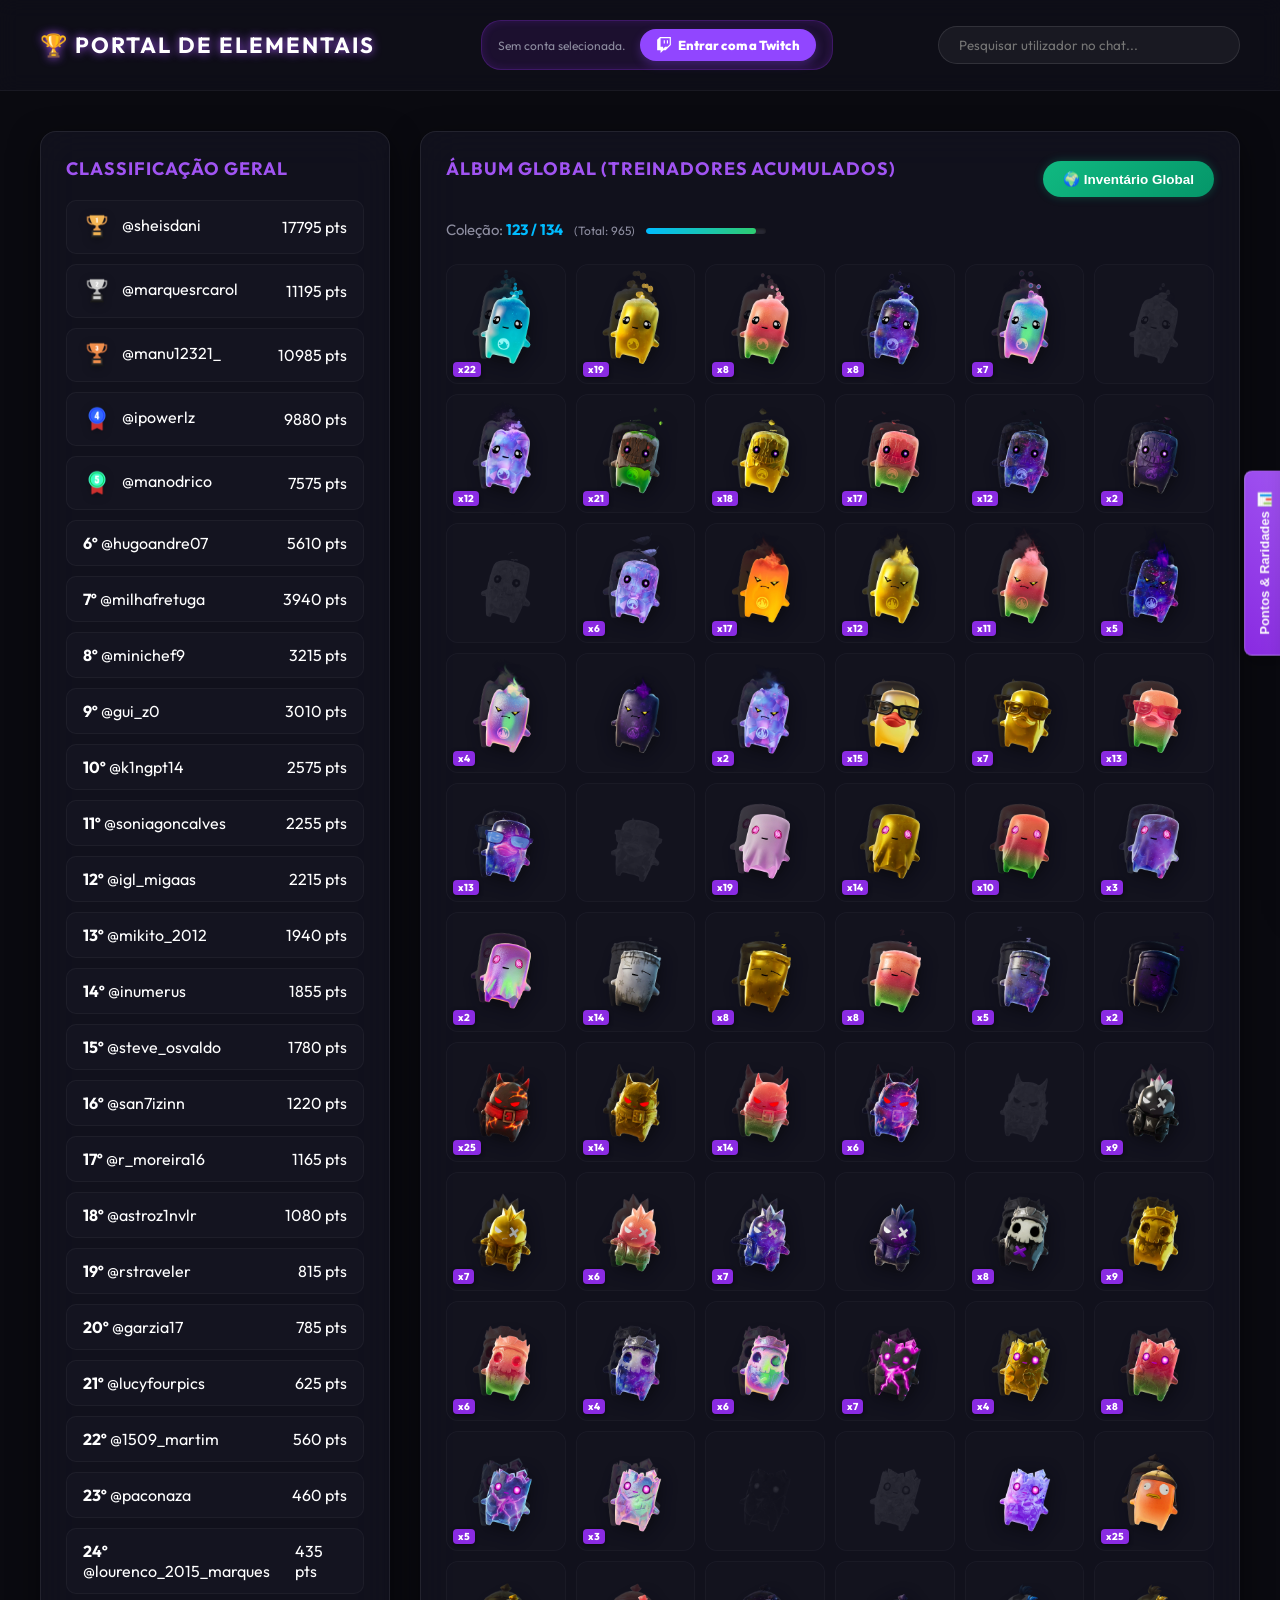
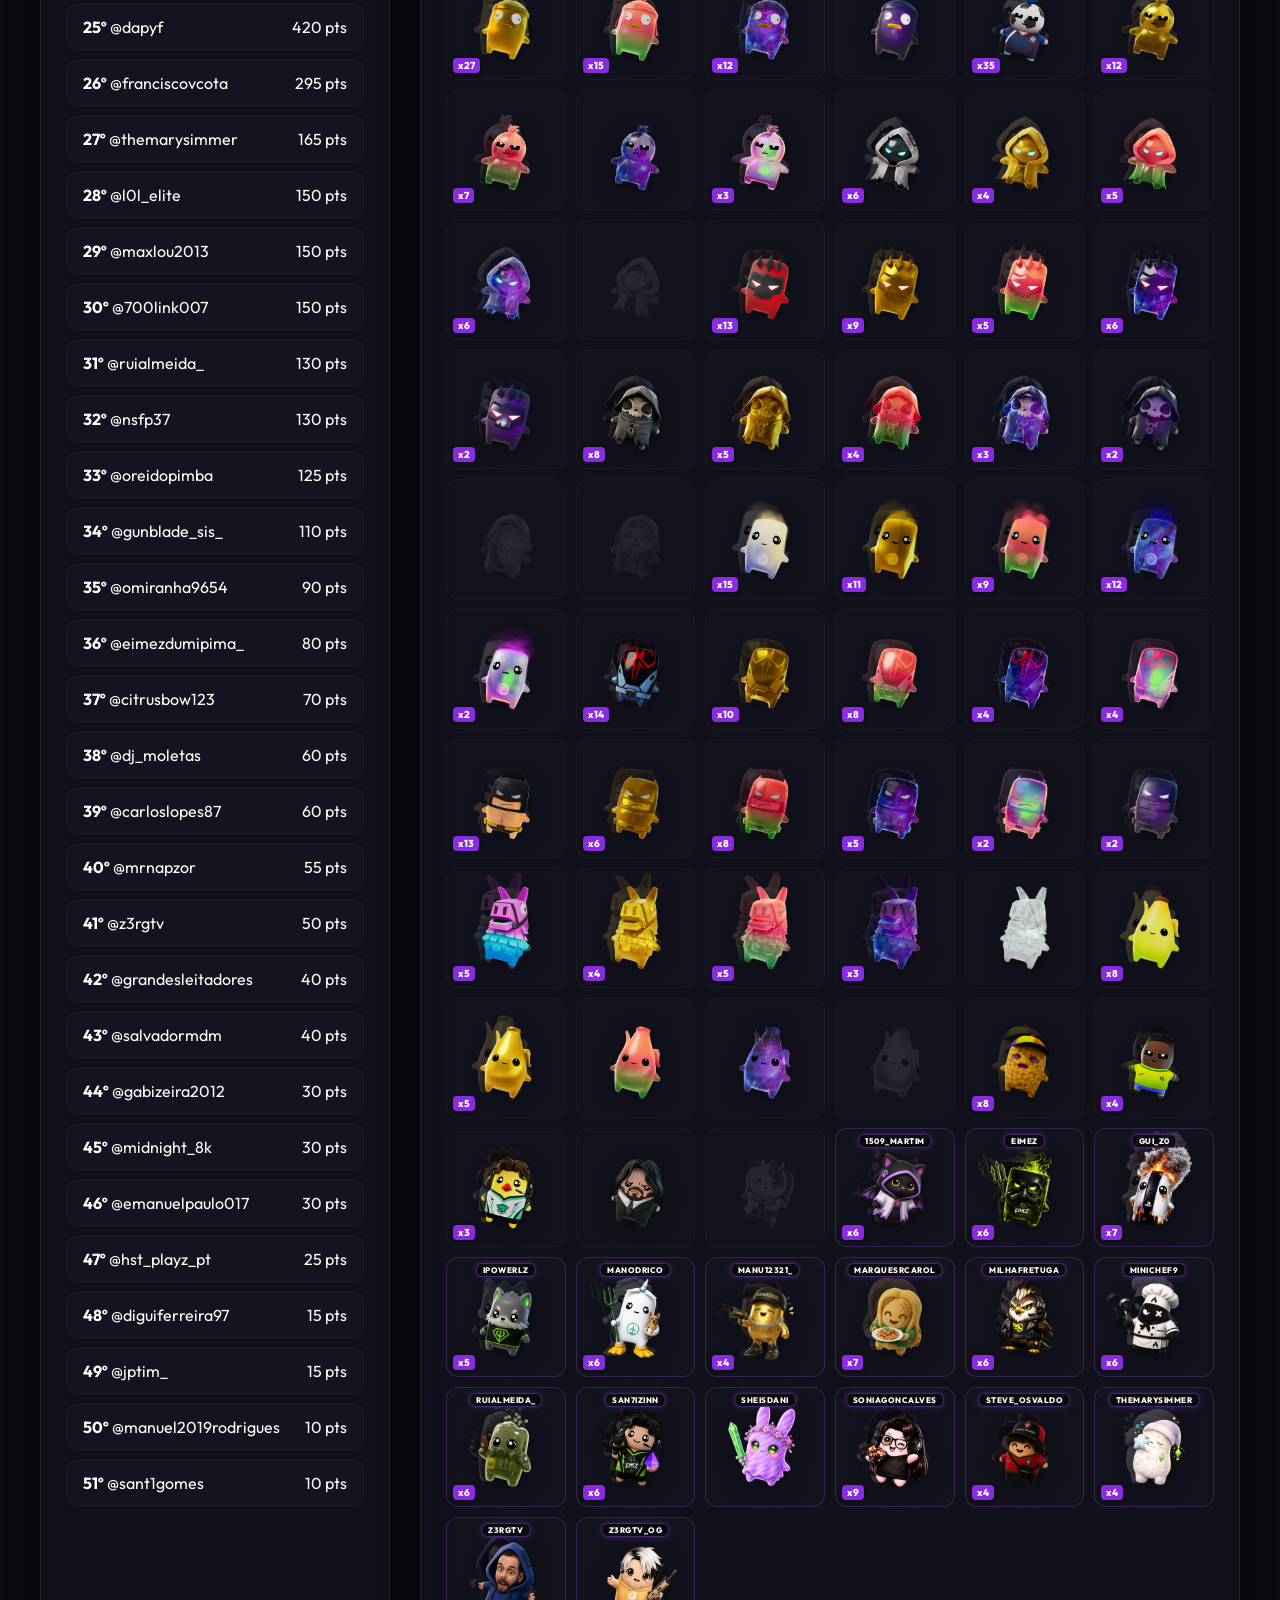
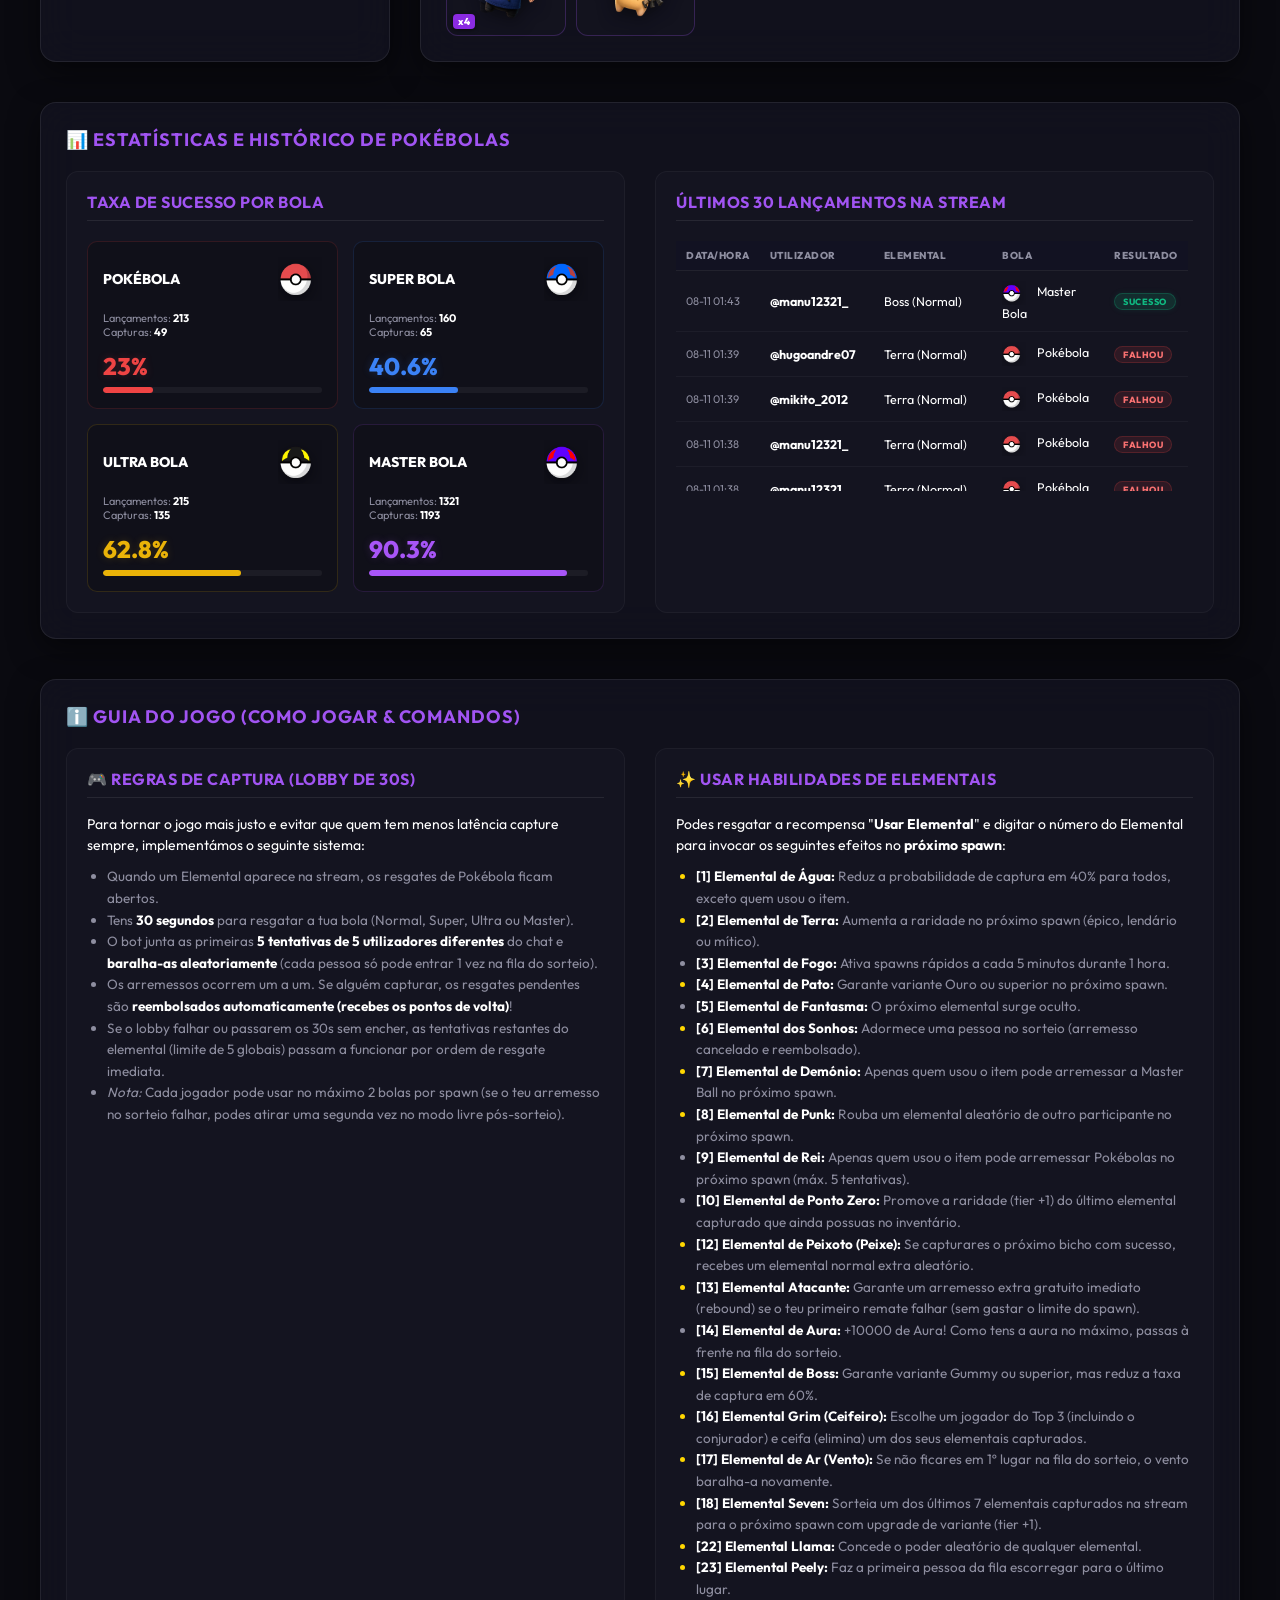
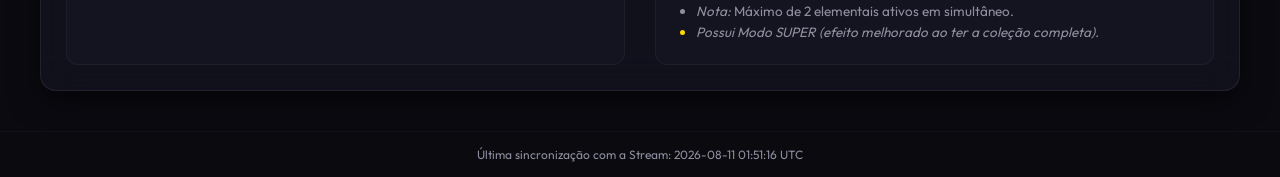
==== index.html @ 00181e04 "Atualizar index.html com Seven (18), Llama (22), Peely (23)" ====
<!DOCTYPE html>
<html lang="pt">
<head>
    <meta charset="UTF-8">
    <meta name="viewport" content="width=device-width, initial-scale=1.0">
    <title>Portal de Elementais - Z3RGtv</title>
    <link rel="stylesheet" href="site_style.css?v=5.1">
</head>
<body>

    <header>
        <h1>🏆 PORTAL DE ELEMENTAIS</h1>
        <div id="my-profile-container" class="my-profile-container">
            <!-- Injetado pelo JS -->
        </div>
        <div class="search-container">
            <input type="text" id="search-input" placeholder="Pesquisar utilizador no chat...">
        </div>
    </header>

    <main class="main-container">
        <!-- Coluna Esquerda: Ranking -->
        <section class="ranking-section">
            <h2>Classificação Geral</h2>
            <div id="ranking-list" class="ranking-list">
                <!-- Injetado dinamicamente pelo JS -->
            </div>
        </section>

        <!-- Coluna Direita: Álbum de Cartas -->
        <section class="collection-section">
            <div class="collection-header-row">
                <h2 id="view-title">Seleciona um utilizador para ver a coleção</h2>
                <div class="collection-actions">
                    <button id="btn-ver-globais" class="btn-global">🌍 Inventário Global</button>
                    <button id="btn-propor-troca" class="btn hidden">Propor Troca 🔄</button>
                    <button id="btn-definir-conta" class="btn btn-secondary hidden">Esta é a minha Conta 👤</button>
                </div>
            </div>
            <p id="user-points-panel" class="hidden">
                <span id="user-points-label-container">Pontuação Total: <span id="user-points-val">0</span> pts <span class="divider">|</span></span> 
                Coleção: <strong id="user-progress-val" style="color: #00bcff;">0 / 0</strong>
                <span class="progress-bar-container">
                    <span id="user-progress-bar" class="progress-bar-fill"></span>
                </span>
            </p>
            
            <!-- Propostas pendentes para o utilizador atual -->
            <div id="propostas-pendentes-container" class="propostas-container hidden">
                <!-- Injetado pelo JS -->
            </div>

            <div id="site-grid" class="site-grid">
                <!-- Injetado dinamicamente pelo JS -->
            </div>
        </section>
    </main>

    <!-- Estatísticas & Histórico de Lançamentos -->
    <section class="stats-section">
        <h2>📊 Estatísticas e Histórico de Pokébolas</h2>
        <div class="stats-container">
            <!-- Painel de Cartões de Bolas -->
            <div class="stats-card">
                <h3>Taxa de Sucesso por Bola</h3>
                <div id="stats-balls-container" class="stats-balls-grid">
                    <!-- Gerado dinamicamente pelo JS -->
                </div>
            </div>

            <!-- Painel de Lançamentos Recentes -->
            <div class="stats-card">
                <h3>Últimos 30 Lançamentos na Stream</h3>
                <div class="stats-feed-wrapper">
                    <table class="tabela-recentes">
                        <thead>
                            <tr>
                                <th>Data/Hora</th>
                                <th>Utilizador</th>
                                <th>Elemental</th>
                                <th>Bola</th>
                                <th>Resultado</th>
                            </tr>
                        </thead>
                        <tbody id="stats-recent-feed">
                            <!-- Gerado dinamicamente pelo JS -->
                            <tr>
                                <td colspan="5" style="text-align: center; color: var(--text-muted); padding: 20px;">Nenhum lançamento registado ainda.</td>
                            </tr>
                        </tbody>
                    </table>
                </div>
            </div>
        </div>
    </section>

    <!-- Guia de Como Jogar & Habilidades -->
    <section class="instructions-section">
        <h2>ℹ️ Guia do Jogo (Como Jogar & Comandos)</h2>
        <div class="instructions-grid">
            <div class="instruction-card">
                <h3>🎮 Regras de Captura (Lobby de 30s)</h3>
                <p>Para tornar o jogo mais justo e evitar que quem tem menos latência capture sempre, implementámos o seguinte sistema:</p>
                <ul>
                    <li>Quando um Elemental aparece na stream, os resgates de Pokébola ficam abertos.</li>
                    <li>Tens <strong>30 segundos</strong> para resgatar a tua bola (Normal, Super, Ultra ou Master).</li>
                    <li>O bot junta as primeiras <strong>5 tentativas de 5 utilizadores diferentes</strong> do chat e <strong>baralha-as aleatoriamente</strong> (cada pessoa só pode entrar 1 vez na fila do sorteio).</li>
                    <li>Os arremessos ocorrem um a um. Se alguém capturar, os resgates pendentes são <strong>reembolsados automaticamente (recebes os pontos de volta)</strong>!</li>
                    <li>Se o lobby falhar ou passarem os 30s sem encher, as tentativas restantes do elemental (limite de 5 globais) passam a funcionar por ordem de resgate imediata.</li>
                    <li><em>Nota:</em> Cada jogador pode usar no máximo 2 bolas por spawn (se o teu arremesso no sorteio falhar, podes atirar uma segunda vez no modo livre pós-sorteio).</li>
                </ul>
            </div>
            <div class="instruction-card">
                <h3>✨ Usar Habilidades de Elementais</h3>
                <p>Podes resgatar a recompensa "<strong>Usar Elemental</strong>" e digitar o número do Elemental para invocar os seguintes efeitos no <strong>próximo spawn</strong>:</p>
                <ul>
                    <li class="super-item"><strong id="water-effect-label">[1] Elemental de Água:</strong> Reduz a probabilidade de captura em <span id="water-effect-percentage">40%</span> para todos, exceto quem usou o item.</li>
                    <li class="super-item"><strong id="earth-effect-label">[2] Elemental de Terra:</strong> Aumenta a raridade no próximo spawn (<span id="earth-effect-text">épico, lendário ou mítico</span>).</li>
                    <li><strong>[3] Elemental de Fogo:</strong> Ativa spawns rápidos a cada 5 minutos durante 1 hora.</li>
                    <li class="super-item"><strong id="duck-effect-label">[4] Elemental de Pato:</strong> Garante variante <span id="duck-effect-text">Ouro ou superior</span> no próximo spawn.</li>
                    <li><strong>[5] Elemental de Fantasma:</strong> O próximo elemental surge oculto.</li>
                    <li class="super-item"><strong id="sleepy-effect-label">[6] Elemental dos Sonhos:</strong> Adormece <span id="sleepy-effect-text">uma pessoa</span> no sorteio (arremesso cancelado e reembolsado).</li>
                    <li class="super-item"><strong id="demon-effect-label">[7] Elemental de Demónio:</strong> Apenas quem usou o item pode arremessar a <span id="demon-effect-text">Master Ball</span> no próximo spawn.</li>
                    <li class="super-item"><strong id="punk-effect-label">[8] Elemental de Punk:</strong> Rouba um elemental aleatório de <span id="punk-effect-text">outro participante</span> no próximo spawn.</li>
                    <li><strong>[9] Elemental de Rei:</strong> Apenas quem usou o item pode arremessar Pokébolas no próximo spawn (máx. 5 tentativas).</li>
                    <li><strong>[10] Elemental de Ponto Zero:</strong> Promove a raridade (tier +1) do último elemental capturado que ainda possuas no inventário.</li>
                    <li class="super-item"><strong id="peixe-effect-label">[12] Elemental de Peixoto (Peixe):</strong> Se capturares o próximo bicho com sucesso, recebes <span id="peixe-effect-text">um elemental normal extra</span> aleatório.</li>
                    <li class="super-item"><strong id="atacante-effect-label">[13] Elemental Atacante:</strong> Garante um arremesso extra gratuito imediato (<span id="atacante-effect-text">rebound</span>) se o teu primeiro remate falhar (sem gastar o limite do spawn).</li>
                    <li><strong>[14] Elemental de Aura:</strong> +10000 de Aura! Como tens a aura no máximo, passas à frente na fila do sorteio.</li>
                    <li class="super-item"><strong id="boss-effect-label">[15] Elemental de Boss:</strong> Garante variante <span id="boss-effect-text">Gummy ou superior</span>, mas reduz a taxa de captura em 60%.</li>
                    <li class="super-item"><strong id="grim-effect-label">[16] Elemental Grim (Ceifeiro):</strong> Escolhe <span id="grim-effect-text">um jogador do Top 3</span> (incluindo o conjurador) e ceifa (elimina) um dos seus elementais capturados.</li>
                    <li class="super-item"><strong id="vento-effect-label">[17] Elemental de Ar (Vento):</strong> Se não ficares em 1º lugar na fila do sorteio, o vento <span id="vento-effect-text">baralha-a novamente</span>.</li>
                    <li class="super-item"><strong id="seven-effect-label">[18] Elemental Seven:</strong> Sorteia um dos últimos 7 elementais capturados na stream para o próximo spawn com <span id="seven-effect-text">upgrade de variante (tier +1)</span>.</li>
                    <li class="super-item"><strong id="llama-effect-label">[22] Elemental Llama:</strong> Concede o <span id="llama-effect-text">poder aleatório de qualquer elemental</span>.</li>
                    <li class="super-item"><strong id="peely-effect-label">[23] Elemental Peely:</strong> Faz a <span id="peely-effect-text">primeira pessoa da fila</span> escorregar para o último lugar.</li>
                    <li><em>Nota:</em> Máximo de 2 elementais ativos em simultâneo.</li>
                    <li class="super-item"><em>Possui Modo SUPER (efeito melhorado ao ter a coleção completa).</em></li>
                </ul>
            </div>
        </div>
    </section>

    <footer id="update-timer">
        A carregar dados da stream...
    </footer>

    <!-- Modal do Assistente de Proposta de Troca -->
    <div id="modal-troca" class="modal hidden">
        <div class="modal-content">
            <span class="close-modal" id="btn-fechar-modal">&times;</span>
            <h2>Assistente de Troca 🔄</h2>
            <p class="modal-desc">Estás a propor uma troca a <strong id="modal-target-username">@jogador</strong>. Seleciona as cartas correspondentes:</p>
            
            <div class="troca-wizard-row">
                <!-- Lado Esquerdo: Eu ofereço -->
                <div class="wizard-side">
                    <h3>Eu Ofereço:</h3>
                    <div id="my-offer-card-selection" class="wizard-grid">
                        <!-- Minhas cartas disponíveis -->
                    </div>
                </div>

                <!-- Seta indicadora -->
                <div class="wizard-divider">➡️</div>

                <!-- Lado Direito: Ele dá / Seleção de Jogador -->
                <div class="wizard-side">
                    <h3 id="wizard-right-title">Eu Quero Receber:</h3>
                    
                    <!-- Bloco 1: Seleção de Jogador -->
                    <div id="modal-player-select-block" style="display: flex; flex-direction: column; flex: 1; min-height: 0;">
                        <div class="modal-search-box">
                            <input type="text" id="modal-search-player" placeholder="Pesquisar jogador...">
                        </div>
                        <div id="modal-player-list" class="modal-player-list">
                            <!-- Injetado pelo JS -->
                        </div>
                    </div>

                    <!-- Bloco 2: Grelha de Elementais do Jogador Alvo -->
                    <div id="modal-target-cards-block" class="hidden" style="display: flex; flex-direction: column; flex: 1; min-height: 0;">
                        <div class="modal-target-header">
                            <span id="modal-active-target-label">Cartas de @jogador</span>
                            <button id="btn-modal-mudar-jogador" class="btn btn-secondary btn-sm" style="padding: 3px 8px; font-size: 11px;">Mudar 🔄</button>
                        </div>
                        <div id="target-request-card-selection" class="wizard-grid">
                            <!-- Cartas dele disponíveis -->
                        </div>
                    </div>
                </div>
            </div>

            <!-- Resumo e Comando Twitch -->
            <div id="troca-resumo-container" class="troca-resumo hidden">
                <div class="resumo-visual">
                    <div class="resumo-item">
                        <span class="resumo-label">Tu dás:</span>
                        <div id="resumo-oferecido-img" class="resumo-card-preview"></div>
                        <span id="resumo-oferecido-nome">Elemental A</span>
                    </div>
                    <div class="resumo-vs">🔄</div>
                    <div class="resumo-item">
                        <span class="resumo-label">Tu recebes:</span>
                        <div id="resumo-pedido-img" class="resumo-card-preview"></div>
                        <span id="resumo-pedido-nome">Elemental B</span>
                    </div>
                </div>
                
                <div class="twitch-command-box">
                    <p class="twitch-desc">Copia o comando abaixo, vai ao chat da Twitch e resgata o prémio <strong>"Trocar Elemental"</strong> colando o seguinte texto:</p>
                    <div class="command-input-row">
                        <input type="text" id="twitch-command-input" readonly value="">
                        <button id="btn-copiar-comando" class="btn btn-primary">Copiar 📋</button>
                    </div>
                </div>
            </div>
        </div>
    </div>

    <!-- Botão flutuante para a tabela de pontos -->
    <button id="btn-abrir-sidebar" class="btn-sidebar-toggle">Pontos & Raridades 📊</button>

    <!-- Painel Lateral (Sidebar) Retrátil -->
    <div id="sidebar-pontos" class="sidebar-panel">
        <div class="sidebar-header">
            <h3>Pontos & Raridades 📊</h3>
            <button id="btn-fechar-sidebar" class="close-sidebar">&times;</button>
        </div>
        <div class="sidebar-body">
            <p class="sidebar-info">Lista oficial de pontos atribuídos por captura de cada espécie e variante (Variantes <b>Quack - Qk.</b> são desbloqueadas por marcos de 20, 40, 75 e 100 capturas):</p>
            <table class="tabela-pontos-calc">
                <thead>
                    <tr>
                        <th>Espécie</th>
                        <th>Raridade</th>
                        <th>N.</th>
                        <th>Go.</th>
                        <th>Gu.</th>
                        <th>Ga.</th>
                        <th>Ho.</th>
                        <th>Cu.</th>
                        <th>Ge.</th>
                        <th>Qk.</th>
                    </tr>
                </thead>
                <tbody>
                    <!-- RAROS -->
                    <tr class="rarity-raro">
                        <td>💧 Água</td>
                        <td class="badge-raro">Raro</td>
                        <td class="col-normal">10</td>
                        <td class="col-gold">30</td>
                        <td class="col-gummy">60</td>
                        <td class="col-galaxy">150</td>
                        <td class="col-holo">250</td>
                        <td style="opacity: 0.4;">-</td>
                        <td class="col-gem" style="color: #00e5ff; font-weight: bold;">350</td>
                        <td class="col-quack" style="color: #ffe600; font-weight: bold;">300</td>
                    </tr>
                    <tr class="rarity-raro">
                        <td>🪨 Terra</td>
                        <td class="badge-raro">Raro</td>
                        <td class="col-normal">10</td>
                        <td class="col-gold">30</td>
                        <td class="col-gummy">60</td>
                        <td class="col-galaxy">150</td>
                        <td style="opacity: 0.4;">-</td>
                        <td class="col-cube">250</td>
                        <td class="col-gem" style="color: #00e5ff; font-weight: bold;">350</td>
                        <td class="col-quack" style="color: #ffe600; font-weight: bold;">300</td>
                    </tr>
                    <tr class="rarity-raro">
                        <td>🔥 Fogo</td>
                        <td class="badge-raro">Raro</td>
                        <td class="col-normal">10</td>
                        <td class="col-gold">30</td>
                        <td class="col-gummy">60</td>
                        <td class="col-galaxy">150</td>
                        <td class="col-holo">250</td>
                        <td class="col-cube">250</td>
                        <td style="opacity: 0.4;">-</td>
                        <td class="col-quack" style="color: #ffe600; font-weight: bold;">300</td>
                    </tr>
                    <tr class="rarity-raro">
                        <td>🐟 Peixoto</td>
                        <td class="badge-raro">Raro</td>
                        <td class="col-normal">10</td>
                        <td class="col-gold">30</td>
                        <td class="col-gummy">60</td>
                        <td class="col-galaxy">150</td>
                        <td style="opacity: 0.4;">-</td>
                        <td class="col-cube">250</td>
                        <td style="opacity: 0.4;">-</td>
                        <td style="opacity: 0.4;">-</td>
                    </tr>
                    <tr class="rarity-raro">
                        <td>🌪️ Ar</td>
                        <td class="badge-raro">Raro</td>
                        <td class="col-normal">10</td>
                        <td class="col-gold">30</td>
                        <td class="col-gummy">60</td>
                        <td class="col-galaxy">150</td>
                        <td class="col-holo">250</td>
                        <td style="opacity: 0.4;">-</td>
                        <td style="opacity: 0.4;">-</td>
                        <td style="opacity: 0.4;">-</td>
                    </tr>

                    <!-- ÉPICOS -->
                    <tr class="rarity-epico">
                        <td>🦆 Pato</td>
                        <td class="badge-epico">Épico</td>
                        <td class="col-normal">15</td>
                        <td class="col-gold">40</td>
                        <td class="col-gummy">90</td>
                        <td class="col-galaxy">200</td>
                        <td style="opacity: 0.4;">-</td>
                        <td style="opacity: 0.4;">-</td>
                        <td class="col-gem" style="color: #00e5ff; font-weight: bold;">450</td>
                        <td style="opacity: 0.4;">-</td>
                    </tr>
                    <tr class="rarity-epico">
                        <td>👻 Fantasma</td>
                        <td class="badge-epico">Épico</td>
                        <td class="col-normal">15</td>
                        <td class="col-gold">40</td>
                        <td class="col-gummy">90</td>
                        <td class="col-galaxy">200</td>
                        <td class="col-holo">350</td>
                        <td style="opacity: 0.4;">-</td>
                        <td style="opacity: 0.4;">-</td>
                        <td style="opacity: 0.4;">-</td>
                    </tr>
                    <tr class="rarity-epico">
                        <td>😈 Demónio</td>
                        <td class="badge-epico">Épico</td>
                        <td class="col-normal">15</td>
                        <td class="col-gold">40</td>
                        <td class="col-gummy">90</td>
                        <td class="col-galaxy">200</td>
                        <td style="opacity: 0.4;">-</td>
                        <td style="opacity: 0.4;">-</td>
                        <td class="col-gem" style="color: #00e5ff; font-weight: bold;">450</td>
                        <td style="opacity: 0.4;">-</td>
                    </tr>
                    <tr class="rarity-epico">
                        <td>👑 Rei</td>
                        <td class="badge-epico">Épico</td>
                        <td class="col-normal">15</td>
                        <td class="col-gold">40</td>
                        <td class="col-gummy">90</td>
                        <td class="col-galaxy">200</td>
                        <td class="col-holo">350</td>
                        <td style="opacity: 0.4;">-</td>
                        <td style="opacity: 0.4;">-</td>
                        <td style="opacity: 0.4;">-</td>
                    </tr>
                    <tr class="rarity-epico">
                        <td>⚽ Atacante</td>
                        <td class="badge-epico">Épico</td>
                        <td class="col-normal">15</td>
                        <td class="col-gold">40</td>
                        <td class="col-gummy">90</td>
                        <td class="col-galaxy">200</td>
                        <td class="col-holo">350</td>
                        <td style="opacity: 0.4;">-</td>
                        <td style="opacity: 0.4;">-</td>
                        <td style="opacity: 0.4;">-</td>
                    </tr>
                    <tr class="rarity-epico">
                        <td>✨ Aura</td>
                        <td class="badge-epico">Épico</td>
                        <td class="col-normal">15</td>
                        <td class="col-gold">40</td>
                        <td class="col-gummy">90</td>
                        <td class="col-galaxy">200</td>
                        <td style="opacity: 0.4;">-</td>
                        <td style="opacity: 0.4;">-</td>
                        <td class="col-gem" style="color: #00e5ff; font-weight: bold;">450</td>
                        <td style="opacity: 0.4;">-</td>
                    </tr>

                    <!-- LENDÁRIOS -->
                    <tr class="rarity-lendario">
                        <td>💤 Dos Sonhos</td>
                        <td class="badge-lendario">Lendário</td>
                        <td class="col-normal">30</td>
                        <td class="col-gold">75</td>
                        <td class="col-gummy">150</td>
                        <td class="col-galaxy">300</td>
                        <td style="opacity: 0.4;">-</td>
                        <td class="col-cube">500</td>
                        <td style="opacity: 0.4;">-</td>
                        <td style="opacity: 0.4;">-</td>
                    </tr>
                    <tr class="rarity-lendario">
                        <td>🎸 Punk</td>
                        <td class="badge-lendario">Lendário</td>
                        <td class="col-normal">30</td>
                        <td class="col-gold">75</td>
                        <td class="col-gummy">150</td>
                        <td class="col-galaxy">300</td>
                        <td style="opacity: 0.4;">-</td>
                        <td class="col-cube">500</td>
                        <td style="opacity: 0.4;">-</td>
                        <td style="opacity: 0.4;">-</td>
                    </tr>
                    <tr class="rarity-lendario">
                        <td>👑 Boss</td>
                        <td class="badge-lendario">Lendário</td>
                        <td class="col-normal">30</td>
                        <td class="col-gold">75</td>
                        <td class="col-gummy">150</td>
                        <td class="col-galaxy">300</td>
                        <td style="opacity: 0.4;">-</td>
                        <td class="col-cube">500</td>
                        <td style="opacity: 0.4;">-</td>
                        <td style="opacity: 0.4;">-</td>
                    </tr>
                    <tr class="rarity-lendario">
                        <td>⚡ Seven</td>
                        <td class="badge-lendario">Lendário</td>
                        <td class="col-normal">30</td>
                        <td class="col-gold">75</td>
                        <td class="col-gummy">150</td>
                        <td class="col-galaxy">300</td>
                        <td class="col-holo">500</td>
                        <td style="opacity: 0.4;">-</td>
                        <td style="opacity: 0.4;">-</td>
                        <td style="opacity: 0.4;">-</td>
                    </tr>
                    <tr class="rarity-lendario">
                        <td>🦙 Llama</td>
                        <td class="badge-lendario">Lendário</td>
                        <td class="col-normal">30</td>
                        <td class="col-gold">75</td>
                        <td class="col-gummy">150</td>
                        <td class="col-galaxy">300</td>
                        <td style="opacity: 0.4;">-</td>
                        <td style="opacity: 0.4;">-</td>
                        <td class="col-gem" style="color: #00e5ff; font-weight: bold;">650</td>
                        <td style="opacity: 0.4;">-</td>
                    </tr>
                    <tr class="rarity-lendario">
                        <td>🍌 Peely</td>
                        <td class="badge-lendario">Lendário</td>
                        <td class="col-normal">30</td>
                        <td class="col-gold">75</td>
                        <td class="col-gummy">150</td>
                        <td class="col-galaxy">300</td>
                        <td class="col-holo">500</td>
                        <td style="opacity: 0.4;">-</td>
                        <td style="opacity: 0.4;">-</td>
                        <td style="opacity: 0.4;">-</td>
                    </tr>

                    <!-- MÍTICOS -->
                    <tr class="rarity-mitico">
                        <td>🌌 Ponto Zero</td>
                        <td class="badge-mitico">Mítico</td>
                        <td class="col-normal">50</td>
                        <td class="col-gold">120</td>
                        <td class="col-gummy">250</td>
                        <td class="col-galaxy">500</td>
                        <td class="col-holo">800</td>
                        <td class="col-cube">800</td>
                        <td class="col-gem" style="color: #00e5ff; font-weight: bold;">850</td>
                        <td class="col-quack" style="color: #ffe600; font-weight: bold;">900</td>
                    </tr>
                    <tr class="rarity-mitico">
                        <td>💀 Grim</td>
                        <td class="badge-mitico">Mítico</td>
                        <td class="col-normal">50</td>
                        <td class="col-gold">120</td>
                        <td class="col-gummy">250</td>
                        <td class="col-galaxy">500</td>
                        <td class="col-holo">800</td>
                        <td class="col-cube">800</td>
                        <td class="col-gem" style="color: #00e5ff; font-weight: bold;">850</td>
                        <td style="opacity: 0.4;">-</td>
                    </tr>
                    <tr class="rarity-mitico">
                        <td>🦇 Batman</td>
                        <td class="badge-mitico">Mítico</td>
                        <td class="col-normal">50</td>
                        <td class="col-gold">120</td>
                        <td class="col-gummy">250</td>
                        <td class="col-galaxy">500</td>
                        <td class="col-holo">800</td>
                        <td class="col-cube">800</td>
                        <td style="opacity: 0.4;">-</td>
                        <td style="opacity: 0.4;">-</td>
                    </tr>

                    <!-- ESPECIAIS (FIXO) -->
                    <tr class="rarity-especial">
                        <td>🥜 BurntPeanut</td>
                        <td class="badge-mitico">Especial</td>
                        <td colspan="8" style="text-align: center; font-weight: bold; color: #a154f2;">100 pts (Fixo)</td>
                    </tr>
                    <tr class="rarity-especial">
                        <td>⚽ Vini JR</td>
                        <td class="badge-mitico">Especial</td>
                        <td colspan="8" style="text-align: center; font-weight: bold; color: #a154f2;">100 pts (Fixo)</td>
                    </tr>
                    <tr class="rarity-especial">
                        <td>🍕 Pollo</td>
                        <td class="badge-mitico">Especial</td>
                        <td colspan="8" style="text-align: center; font-weight: bold; color: #a154f2;">100 pts (Fixo)</td>
                    </tr>
                    <tr class="rarity-especial">
                        <td>🕶️ John Wick</td>
                        <td class="badge-mitico">Especial</td>
                        <td colspan="8" style="text-align: center; font-weight: bold; color: #a154f2;">100 pts (Fixo)</td>
                    </tr>
                    <tr class="rarity-especial">
                        <td>🐭 Ironmouse</td>
                        <td class="badge-mitico">Especial</td>
                        <td colspan="8" style="text-align: center; font-weight: bold; color: #a154f2;">100 pts (Fixo)</td>
                    </tr>
                    <tr class="rarity-especial">
                        <td>👥 Viewers (Users)</td>
                        <td class="badge-mitico">Especial</td>
                        <td colspan="8" style="text-align: center; font-weight: bold; color: #a154f2;">100 pts (Fixo)</td>
                    </tr>
                </tbody>
            </table>
        </div>
    </div>

    <!-- Modal de Possuidores (Quem tem esta carta) -->
    <div id="modal-owners" class="modal hidden">
        <div class="modal-content" style="max-width: 400px;">
            <span class="close-modal" id="btn-fechar-modal-owners">&times;</span>
            <h3 id="modal-owners-title" style="color: #a154f2; margin-top: 0; font-size: 16px;">Treinadores que possuem</h3>
            <p class="modal-desc" style="margin-bottom: 12px; font-size: 11.5px;">Lista de todos os jogadores com esta carta no inventário:</p>
            <div id="modal-owners-list" style="max-height: 300px; overflow-y: auto; margin-top: 10px; display: flex; flex-direction: column; gap: 8px;">
                <!-- Preenchido via JS -->
            </div>
        </div>
    </div>

    <script src="site.js?v=6.1"></script>
</body>
</html>
---- site_style.css ----
@import url('https://fonts.googleapis.com/css2?family=Outfit:wght=600;800&display=swap');

:root {
    --bg-dark: #0a0a10;
    --panel-dark: rgba(20, 20, 35, 0.7);
    --primary: #8a2be2;
    --accent: #a154f2;
    --text-muted: #8e8ea0;
}

.instruction-card li.super-item::marker {
    color: #ffd700;
}

body {
    margin: 0;
    padding: 0;
    background-color: var(--bg-dark);
    color: #fff;
    font-family: 'Outfit', sans-serif;
    display: flex;
    flex-direction: column;
    min-height: 100vh;
}

header {
    display: flex;
    justify-content: space-between;
    align-items: center;
    padding: 20px 40px;
    background: rgba(15, 15, 25, 0.8);
    border-bottom: 1px solid rgba(255,255,255,0.05);
    backdrop-filter: blur(10px);
}

h1 {
    font-size: 22px;
    letter-spacing: 2px;
    margin: 0;
    text-shadow: 0 0 10px var(--accent);
}

.search-container input {
    background: rgba(255,255,255,0.05);
    border: 1px solid rgba(255,255,255,0.1);
    padding: 10px 20px;
    border-radius: 30px;
    color: white;
    font-family: inherit;
    width: 260px;
    transition: all 0.3s ease;
}

.search-container input:focus {
    outline: none;
    border-color: var(--primary);
    box-shadow: 0 0 15px rgba(138, 43, 226, 0.3);
    background: rgba(255,255,255,0.08);
}

.main-container {
    display: grid;
    grid-template-columns: 350px 1fr;
    gap: 30px;
    padding: 40px;
    flex: 1;
}

.ranking-section, .collection-section {
    background: var(--panel-dark);
    border: 1px solid rgba(255,255,255,0.08);
    border-radius: 16px;
    padding: 25px;
    backdrop-filter: blur(20px);
    box-shadow: 0 10px 30px rgba(0,0,0,0.5);
}

h2 {
    font-size: 18px;
    text-transform: uppercase;
    letter-spacing: 1px;
    margin-top: 0;
    margin-bottom: 20px;
    color: var(--accent);
}

.ranking-list {
    display: flex;
    flex-direction: column;
}

.ranking-item {
    display: flex;
    justify-content: space-between;
    align-items: center;
    padding: 12px 16px;
    background: rgba(255,255,255,0.02);
    border: 1px solid rgba(255,255,255,0.04);
    border-radius: 10px;
    margin-bottom: 10px;
    cursor: pointer;
    transition: all 0.2s ease;
}

.ranking-item:hover, .ranking-item.active {
    background: rgba(138, 43, 226, 0.15);
    border-color: var(--primary);
    transform: translateX(5px);
}

.ranking-item.my-account {
    border-color: rgba(241, 196, 15, 0.45);
    background: rgba(241, 196, 15, 0.05);
    box-shadow: 0 0 10px rgba(241, 196, 15, 0.12), inset 0 0 8px rgba(241, 196, 15, 0.03);
}

.ranking-item.my-account:hover, .ranking-item.my-account.active {
    background: rgba(241, 196, 15, 0.12);
    box-shadow: 0 0 15px rgba(241, 196, 15, 0.25), inset 0 0 10px rgba(241, 196, 15, 0.08);
}

.my-account-badge {
    background: linear-gradient(135deg, #f1c40f, #d35400);
    color: #111111;
    font-size: 10px;
    font-weight: 800;
    padding: 2px 6px;
    border-radius: 12px;
    margin-left: 6px;
    display: inline-block;
    vertical-align: middle;
    text-transform: uppercase;
    box-shadow: 0 0 6px rgba(241, 196, 15, 0.4);
    letter-spacing: 0.5px;
}

.rank-badge-img {
    height: 28px;
    width: auto;
    max-width: 32px;
    object-fit: contain;
    vertical-align: middle;
    margin-right: 8px;
    filter: drop-shadow(0 2px 4px rgba(0,0,0,0.3));
}

#user-points-panel {
    font-size: 15px;
    color: var(--text-muted);
    margin-bottom: 25px;
}

#user-points-val {
    color: #fff;
    font-weight: 800;
}

.site-grid {
    display: grid;
    grid-template-columns: repeat(auto-fill, minmax(110px, 1fr));
    gap: 10px;
}

.grid-item {
    position: relative;
    aspect-ratio: 1;
    background: rgba(255,255,255,0.01);
    border-radius: 12px;
    display: flex;
    justify-content: center;
    align-items: center;
    padding: 10px;
    border: 1px solid rgba(255,255,255,0.03);
    transition: transform 0.2s cubic-bezier(0.175, 0.885, 0.32, 1.275), border-color 0.2s, box-shadow 0.2s;
    cursor: pointer;
}

.grid-item:hover {
    transform: scale(1.08);
    box-shadow: 0 0 15px var(--accent);
    z-index: 5;
}

.grid-item.selected {
    transform: scale(1.12);
    border-color: #00ffcc !important;
    box-shadow: 0 0 20px #00ffcc;
    z-index: 10;
}

.grid-item img {
    max-width: 90%;
    max-height: 90%;
    filter: drop-shadow(0 4px 8px rgba(0,0,0,0.5));
}

.grid-item.not-owned img {
    filter: grayscale(1) opacity(0.12);
}

.grid-item.stacked img.card-back {
    position: absolute;
    transform: translate(-6px, -6px) rotate(-6deg) scale(0.95);
    opacity: 0.4;
    filter: brightness(0.6) grayscale(0.3);
}

.grid-item .qty-badge {
    position: absolute;
    bottom: 6px;
    left: 6px;
    background: var(--primary);
    color: white;
    font-size: 10px;
    font-weight: 800;
    padding: 1px 5px;
    border-radius: 4px;
    box-shadow: 0 1px 4px rgba(0,0,0,0.6);
}

.grid-item.user-slot {
    border-color: rgba(161, 84, 242, 0.25);
}

.grid-item.creator-glow {
    border-color: #ff9900 !important;
    box-shadow: 0 0 10px rgba(255, 153, 0, 0.5), inset 0 0 8px rgba(255, 153, 0, 0.15);
    animation: creatorGlowPulse 2.5s infinite ease-in-out;
}

@keyframes creatorGlowPulse {
    0% {
        box-shadow: 0 0 8px rgba(255, 153, 0, 0.4), inset 0 0 5px rgba(255, 153, 0, 0.1);
        border-color: #ff9900 !important;
    }
    50% {
        box-shadow: 0 0 18px rgba(255, 153, 0, 0.8), inset 0 0 12px rgba(255, 153, 0, 0.3);
        border-color: #ffbb00 !important;
    }
    100% {
        box-shadow: 0 0 8px rgba(255, 153, 0, 0.4), inset 0 0 5px rgba(255, 153, 0, 0.1);
        border-color: #ff9900 !important;
    }
}

.user-name-tag {
    position: absolute;
    top: 5px;
    left: 50%;
    transform: translateX(-50%);
    font-size: 8px;
    font-weight: 800;
    color: #fff;
    background: rgba(10, 10, 15, 0.85);
    padding: 1px 6px;
    border-radius: 6px;
    border: 1px solid rgba(161, 84, 242, 0.4);
    box-shadow: 0 0 6px rgba(161, 84, 242, 0.3);
    max-width: 80%;
    overflow: hidden;
    text-overflow: ellipsis;
    white-space: nowrap;
    text-transform: uppercase;
    letter-spacing: 0.5px;
}

footer {
    text-align: center;
    padding: 15px;
    font-size: 12px;
    color: var(--text-muted);
    background: rgba(10,10,15,0.9);
    border-top: 1px solid rgba(255,255,255,0.03);
}

/* =========================================================================
   📱 NOVO CIRCUITO MOBILE: TOP 5 VERTICAL & GRIFE DE ELEMENTOS (4 COLUNAS)
   ========================================================================= */
@media (max-width: 850px) {
    header {
        flex-direction: column;
        gap: 15px;
        padding: 20px;
        text-align: center;
    }

    .search-container {
        width: 100%;
    }

    .search-container input {
        width: 100%;
        box-sizing: border-box;
    }

    .main-container {
        grid-template-columns: 1fr; /* Transforma as duas colunas em linhas verticais */
        gap: 25px;
        padding: 15px;
    }

    .ranking-section {
        padding: 15px;
    }

    /* Força a lista a manter-se estritamente vertical */
    .ranking-list {
        flex-direction: column;
        gap: 0;
        overflow-x: visible;
    }

    /* TRANCA DO TOP 5: Esconde automaticamente qualquer linha a partir do 6º lugar */
    .ranking-list .ranking-item:nth-child(n+6) {
        display: none !important;
    }

    .ranking-item {
        padding: 12px 16px;
        font-size: 15px;
        margin-bottom: 8px;
    }
    
    .ranking-item:hover, .ranking-item.active {
        transform: translateX(0);
        background: rgba(138, 43, 226, 0.2);
    }

    .collection-section {
        padding: 15px;
    }

    /* MATRIZ DE ELEMENTOS: Fixa exatamente 4 colunas no ecrã do telemóvel.
       Como cada bicho tem 4 variantes, cada família ganha uma linha horizontal perfeita! */
    .site-grid {
        grid-template-columns: repeat(4, 1fr) !important;
        gap: 6px;
    }

    .grid-item {
        padding: 4px;
        border-radius: 6px;
    }

    .grid-item img {
        max-width: 95%;
        max-height: 95%;
    }

    .grid-item .qty-badge {
        font-size: 8px;
        bottom: 3px;
        left: 3px;
        padding: 0px 3px;
    }

    .grid-item.stacked img.card-back {
        transform: translate(-3px, -3px) rotate(-4deg) scale(0.95);
    }
}

/* =========================================================================
   ℹ️ ESTILOS DA SECÇÃO DE INSTRUÇÕES (GLASSMORPHISM PREMIUM)
   ========================================================================= */
.instructions-section {
    background: var(--panel-dark);
    border: 1px solid rgba(255,255,255,0.08);
    border-radius: 16px;
    padding: 25px;
    backdrop-filter: blur(20px);
    box-shadow: 0 10px 30px rgba(0,0,0,0.5);
    margin: 0 40px 40px 40px;
}

.instructions-grid {
    display: grid;
    grid-template-columns: 1fr 1fr;
    gap: 30px;
}

.instruction-card {
    background: rgba(255,255,255,0.02);
    border: 1px solid rgba(255,255,255,0.04);
    border-radius: 12px;
    padding: 20px;
}

.instruction-card h3 {
    margin-top: 0;
    font-size: 16px;
    color: var(--accent);
    border-bottom: 1px solid rgba(255,255,255,0.08);
    padding-bottom: 8px;
    text-transform: uppercase;
    letter-spacing: 0.5px;
}

.instruction-card p {
    font-size: 14px;
    line-height: 1.5;
    color: #fff;
    margin-bottom: 10px;
}

.instruction-card ul {
    margin: 0;
    padding-left: 20px;
    font-size: 13.5px;
    line-height: 1.6;
    color: var(--text-muted);
}

.instruction-card li strong {
    color: #fff;
}

@media (max-width: 850px) {
    .instructions-section {
        margin: 15px;
        padding: 15px;
    }
    .instructions-grid {
        grid-template-columns: 1fr;
        gap: 15px;
    }
}

/* =========================================================================
   🔄 SISTEMA DE TROCAS: ESTILOS PREMIUM
   ========================================================================= */
.hidden {
    display: none !important;
}

.collection-header-row {
    display: flex;
    justify-content: space-between;
    align-items: center;
    margin-bottom: 20px;
    gap: 15px;
}

.collection-actions {
    display: flex;
    gap: 10px;
}

/* Botões Estilizados */
.btn {
    background: linear-gradient(135deg, var(--primary), var(--accent));
    border: none;
    color: #fff;
    padding: 10px 20px;
    border-radius: 30px;
    font-family: inherit;
    font-weight: 800;
    font-size: 13.5px;
    cursor: pointer;
    box-shadow: 0 0 10px rgba(161, 84, 242, 0.3);
    transition: all 0.2s ease;
}

.btn:hover {
    transform: scale(1.05);
    box-shadow: 0 0 18px var(--accent);
}

.btn-secondary {
    background: rgba(255, 255, 255, 0.05);
    border: 1px solid rgba(255, 255, 255, 0.12);
    box-shadow: none;
}

.btn-secondary:hover {
    background: rgba(255, 255, 255, 0.1);
    border-color: rgba(255, 255, 255, 0.25);
    box-shadow: 0 0 10px rgba(255, 255, 255, 0.1);
}

.btn-global {
    background: linear-gradient(135deg, #10b981, #059669);
    border: none;
    color: #fff;
    padding: 10px 20px;
    border-radius: 30px;
    font-weight: 800;
    font-size: 13.5px;
    cursor: pointer;
    box-shadow: 0 0 10px rgba(16, 185, 129, 0.3);
    transition: all 0.2s ease;
}

.btn-global:hover {
    transform: scale(1.05);
    box-shadow: 0 0 18px #10b981;
}

/* Perfil Cabeçalho */
.my-profile-container {
    display: flex;
    align-items: center;
    background: rgba(138, 43, 226, 0.12);
    border: 1px solid rgba(138, 43, 226, 0.3);
    padding: 8px 16px;
    border-radius: 20px;
    font-size: 14px;
    color: #e2c0ff;
    box-shadow: inset 0 0 8px rgba(138, 43, 226, 0.2);
}

.my-profile-container button {
    background: transparent;
    border: none;
    color: #ff5555;
    margin-left: 10px;
    cursor: pointer;
    font-weight: 800;
    font-size: 12px;
}

.my-profile-container button:hover {
    text-decoration: underline;
}

/* Contentor de Propostas */
.propostas-container {
    background: rgba(20, 10, 35, 0.65);
    border: 1px dashed rgba(161, 84, 242, 0.4);
    border-radius: 12px;
    padding: 15px;
    margin-bottom: 25px;
    backdrop-filter: blur(10px);
}

.proposta-card {
    display: flex;
    justify-content: space-between;
    align-items: center;
    background: rgba(255, 255, 255, 0.02);
    border: 1px solid rgba(255, 255, 255, 0.04);
    border-radius: 10px;
    padding: 12px 18px;
    margin-bottom: 10px;
    transition: all 0.2s ease;
}

.proposta-card:last-child {
    margin-bottom: 0;
}

.proposta-card:hover {
    background: rgba(255, 255, 255, 0.04);
    border-color: rgba(161, 84, 242, 0.2);
}

.prop-players-info {
    display: flex;
    align-items: center;
    gap: 15px;
    font-size: 14.5px;
}

.prop-visual-swap {
    display: flex;
    align-items: center;
    gap: 10px;
    background: rgba(0, 0, 0, 0.2);
    padding: 6px 12px;
    border-radius: 8px;
    border: 1px solid rgba(255,255,255,0.02);
}

.prop-card-mini {
    width: 32px;
    height: 32px;
    object-fit: contain;
    filter: drop-shadow(0 2px 4px rgba(0,0,0,0.5));
}

.prop-arrow {
    color: var(--accent);
    font-weight: 800;
}

.prop-action-label {
    font-size: 11px;
    font-weight: 700;
    text-transform: uppercase;
    padding: 3px 6px;
    border-radius: 4px;
    letter-spacing: 0.5px;
}
.prop-action-label.give {
    background: rgba(46, 204, 113, 0.15);
    color: #2ecc71;
}
.prop-action-label.take {
    background: rgba(231, 76, 60, 0.15);
    color: #e74c3c;
}
.prop-item-name {
    font-weight: 600;
    color: #ffffff;
    font-size: 13.5px;
}

.prop-actions {
    display: flex;
    gap: 8px;
}

.btn-sm {
    padding: 6px 12px;
    font-size: 12px;
    border-radius: 15px;
}

.btn-danger {
    background: linear-gradient(135deg, #d93838, #ff5555);
    box-shadow: 0 0 8px rgba(217, 56, 56, 0.3);
}

.btn-danger:hover {
    box-shadow: 0 0 15px #ff5555;
}

/* Modais */
.modal {
    position: fixed;
    z-index: 100;
    left: 0;
    top: 0;
    width: 100%;
    height: 100%;
    overflow: auto;
    background-color: rgba(5, 5, 8, 0.85);
    backdrop-filter: blur(8px);
    display: flex;
    justify-content: center;
    align-items: center;
    transition: opacity 0.3s ease;
}

.modal-content {
    background: rgba(20, 20, 35, 0.95);
    border: 1px solid rgba(161, 84, 242, 0.25);
    box-shadow: 0 15px 40px rgba(0,0,0,0.8), 0 0 30px rgba(138, 43, 226, 0.15);
    border-radius: 20px;
    padding: 30px;
    width: 90%;
    max-width: 800px;
    position: relative;
    font-family: inherit;
    color: #fff;
    max-height: 90vh;
    overflow-y: auto;
}

.close-modal {
    color: var(--text-muted);
    float: right;
    font-size: 28px;
    font-weight: bold;
    cursor: pointer;
    position: absolute;
    top: 15px;
    right: 25px;
    transition: color 0.2s ease;
}

.close-modal:hover {
    color: #fff;
}

.modal h2 {
    margin-top: 0;
    border-bottom: 1px solid rgba(255,255,255,0.06);
    padding-bottom: 10px;
    letter-spacing: 1px;
}

.modal-desc {
    color: var(--text-muted);
    font-size: 14.5px;
    margin-bottom: 25px;
}

.troca-wizard-row {
    display: grid;
    grid-template-columns: 1fr auto 1fr;
    gap: 20px;
    align-items: center;
}

.wizard-side {
    background: rgba(0, 0, 0, 0.2);
    border: 1px solid rgba(255,255,255,0.03);
    border-radius: 12px;
    padding: 15px;
    height: 250px;
    display: flex;
    flex-direction: column;
}

.wizard-side h3 {
    margin-top: 0;
    font-size: 14px;
    color: var(--accent);
    text-transform: uppercase;
    letter-spacing: 0.5px;
    margin-bottom: 15px;
    border-bottom: 1px solid rgba(255,255,255,0.05);
    padding-bottom: 5px;
}

.wizard-grid {
    display: grid;
    grid-template-columns: repeat(auto-fill, minmax(65px, 1fr));
    gap: 10px;
    overflow-y: auto;
    flex: 1;
    padding-right: 5px;
}

.wizard-grid::-webkit-scrollbar {
    width: 6px;
}
.wizard-grid::-webkit-scrollbar-thumb {
    background: rgba(255,255,255,0.08);
    border-radius: 3px;
}

.wizard-grid .grid-item {
    aspect-ratio: 1;
    border-radius: 8px;
    padding: 5px;
    border-color: rgba(255,255,255,0.05);
}

.wizard-grid .grid-item img {
    max-width: 95%;
    max-height: 95%;
}

.wizard-divider {
    font-size: 30px;
    color: var(--text-muted);
    text-shadow: 0 0 10px rgba(255,255,255,0.1);
}

/* Resumo da Troca */
.troca-resumo {
    margin-top: 30px;
    background: rgba(138, 43, 226, 0.05);
    border: 1px solid rgba(138, 43, 226, 0.15);
    border-radius: 12px;
    padding: 20px;
    display: flex;
    flex-direction: column;
    align-items: center;
    gap: 20px;
    animation: fadeIn 0.3s ease;
}

@keyframes fadeIn {
    from { opacity: 0; transform: translateY(10px); }
    to { opacity: 1; transform: translateY(0); }
}

.resumo-visual {
    display: flex;
    align-items: center;
    gap: 30px;
}

.resumo-item {
    display: flex;
    flex-direction: column;
    align-items: center;
    gap: 8px;
}

.resumo-label {
    font-size: 11px;
    text-transform: uppercase;
    color: var(--text-muted);
    letter-spacing: 0.5px;
}

.resumo-card-preview {
    width: 70px;
    height: 70px;
    background: rgba(255,255,255,0.02);
    border: 1px solid rgba(255,255,255,0.08);
    border-radius: 10px;
    display: flex;
    justify-content: center;
    align-items: center;
    padding: 5px;
    box-shadow: 0 4px 10px rgba(0,0,0,0.3);
}

.resumo-card-preview img {
    max-width: 90%;
    max-height: 90%;
    filter: drop-shadow(0 2px 4px rgba(0,0,0,0.5));
}

.resumo-vs {
    font-size: 24px;
    font-weight: 800;
    color: var(--accent);
    text-shadow: 0 0 10px var(--primary);
}

#resumo-oferecido-nome, #resumo-pedido-nome {
    font-size: 13px;
    font-weight: 800;
}

/* Caixa de Comando Twitch */
.twitch-command-box {
    width: 100%;
    border-top: 1px solid rgba(255,255,255,0.06);
    padding-top: 15px;
    text-align: center;
}

.twitch-desc {
    font-size: 13.5px;
    color: var(--text-muted);
    margin-bottom: 12px;
}

.command-input-row {
    display: flex;
    gap: 10px;
    max-width: 500px;
    margin: 0 auto;
}

.command-input-row input {
    flex: 1;
    background: rgba(0, 0, 0, 0.3);
    border: 1px solid rgba(255, 255, 255, 0.1);
    color: #00ffcc;
    font-family: monospace;
    font-size: 15px;
    font-weight: 800;
    padding: 10px 15px;
    border-radius: 8px;
    text-align: center;
    letter-spacing: 0.5px;
}

/* Responsividade Mobile para Troca */
@media (max-width: 850px) {
    .collection-header-row {
        flex-direction: column;
        align-items: flex-start;
        gap: 10px;
    }
    
    .collection-actions {
        width: 100%;
        justify-content: space-between;
    }

    .proposta-card {
        flex-direction: column;
        align-items: flex-start;
        gap: 15px;
    }

    .prop-actions {
        width: 100%;
        justify-content: flex-end;
    }

    .troca-wizard-row {
        grid-template-columns: 1fr;
        gap: 15px;
    }

    .wizard-divider {
        transform: rotate(90deg);
        text-align: center;
        margin: 5px 0;
    }

    .wizard-side {
        height: 200px;
    }

    .resumo-visual {
        gap: 15px;
    }

    .resumo-card-preview {
        width: 50px;
        height: 50px;
    }

    .command-input-row {
        flex-direction: column;
    }
}

.modal-player-list {
    display: flex;
    flex-direction: column;
    gap: 8px;
    overflow-y: auto;
    flex: 1;
    padding-right: 5px;
}

.modal-player-list::-webkit-scrollbar {
    width: 6px;
}
.modal-player-list::-webkit-scrollbar-thumb {
    background: rgba(255,255,255,0.08);
    border-radius: 3px;
}

.modal-player-item {
    display: flex;
    justify-content: space-between;
    align-items: center;
    padding: 8px 12px;
    background: rgba(255, 255, 255, 0.02);
    border: 1px solid rgba(255, 255, 255, 0.05);
    border-radius: 8px;
    font-size: 13px;
    cursor: pointer;
    transition: all 0.2s ease;
}

.modal-player-item:hover {
    background: rgba(138, 43, 226, 0.15);
    border-color: var(--primary);
    transform: translateX(3px);
}

.modal-search-box {
    margin-bottom: 12px;
}

.modal-search-box input {
    width: 100%;
    background: rgba(255, 255, 255, 0.05);
    border: 1px solid rgba(255, 255, 255, 0.1);
    padding: 8px 12px;
    border-radius: 6px;
    color: white;
    font-family: inherit;
    font-size: 13px;
    box-sizing: border-box;
}

.modal-search-box input:focus {
    outline: none;
    border-color: var(--primary);
}

.modal-target-header {
    display: flex;
    justify-content: space-between;
    align-items: center;
    margin-bottom: 12px;
    border-bottom: 1px solid rgba(255,255,255,0.05);
    padding-bottom: 8px;
    font-size: 13.5px;
}

/* Estilos de desativação por limite de inventário */
.modal-player-item.disabled-trade {
    opacity: 0.55;
    cursor: not-allowed;
    border-color: rgba(255, 74, 74, 0.15);
}

.modal-player-item.disabled-trade:hover {
    transform: none;
    background: rgba(255, 255, 255, 0.02);
    border-color: rgba(255, 74, 74, 0.15);
}

.disabled-btn {
    opacity: 0.4 !important;
    cursor: not-allowed !important;
    background: #444 !important;
    box-shadow: none !important;
}

.disabled-btn:hover {
    transform: none !important;
    box-shadow: none !important;
}

/* Estilos para o Login da Twitch */
.twitch-login-btn {
    display: inline-flex;
    align-items: center;
    background-color: #9146FF;
    color: white !important;
    text-decoration: none;
    padding: 8px 16px;
    border-radius: 20px;
    font-size: 13px;
    font-weight: 800;
    transition: all 0.2s ease;
    box-shadow: 0 4px 10px rgba(145, 70, 255, 0.3);
    border: none;
    cursor: pointer;
}

.twitch-login-btn:hover {
    background-color: #772CE8;
    transform: scale(1.03);
    box-shadow: 0 6px 15px rgba(145, 70, 255, 0.5);
}

.twitch-icon {
    flex-shrink: 0;
}

.profile-info {
    display: flex;
    align-items: center;
    gap: 10px;
}

.twitch-avatar {
    width: 28px;
    height: 28px;
    border-radius: 50%;
    border: 2px solid #9146FF;
    box-shadow: 0 0 8px rgba(145, 70, 255, 0.4);
    object-fit: cover;
}

.logout-btn {
    background: transparent;
    border: none;
    color: #ff5555;
    margin-left: 15px;
    cursor: pointer;
    font-weight: 800;
    font-size: 12px;
    transition: color 0.2s;
    font-family: inherit;
}

.logout-btn:hover {
    color: #ff3333;
    text-decoration: underline;
}

/* --- BOTÃO FLUTUANTE DA TABELA DE PONTOS --- */
.btn-sidebar-toggle {
    position: fixed;
    right: -5px;
    top: 50%;
    transform: translateY(-50%) rotate(-90deg);
    transform-origin: right bottom;
    background: linear-gradient(135deg, var(--primary), var(--accent));
    color: white;
    border: 1px solid rgba(255, 255, 255, 0.2);
    border-radius: 8px 8px 0 0;
    padding: 12px 20px;
    font-size: 13px;
    font-weight: 800;
    cursor: pointer;
    box-shadow: -5px 0 20px rgba(0, 0, 0, 0.4);
    z-index: 999;
    transition: all 0.3s ease;
}

.btn-sidebar-toggle:hover {
    padding-bottom: 24px;
    box-shadow: -5px 0 25px rgba(138, 43, 226, 0.6);
}

/* --- SIDEBAR PANEL --- */
.sidebar-panel {
    position: fixed;
    right: -420px; /* Hidden by default */
    top: 0;
    width: 380px;
    height: 100vh;
    background: rgba(10, 10, 18, 0.95);
    border-left: 1px solid rgba(255, 255, 255, 0.08);
    backdrop-filter: blur(25px);
    box-shadow: -10px 0 40px rgba(0, 0, 0, 0.8);
    z-index: 1000;
    transition: right 0.4s cubic-bezier(0.16, 1, 0.3, 1);
    display: flex;
    flex-direction: column;
    padding: 25px;
    box-sizing: border-box;
}

.sidebar-panel.active {
    right: 0;
}

.sidebar-header {
    display: flex;
    justify-content: space-between;
    align-items: center;
    border-bottom: 1px solid rgba(255, 255, 255, 0.08);
    padding-bottom: 15px;
    margin-bottom: 15px;
}

.sidebar-header h3 {
    margin: 0;
    font-size: 18px;
    color: var(--accent);
    text-shadow: 0 0 10px rgba(161, 84, 242, 0.4);
}

.close-sidebar {
    background: transparent;
    border: none;
    color: var(--text-muted);
    font-size: 28px;
    cursor: pointer;
    line-height: 1;
    transition: color 0.2s;
}

.close-sidebar:hover {
    color: #ff5555;
}

.sidebar-body {
    flex: 1;
    overflow-y: auto;
}

.sidebar-info {
    font-size: 12px;
    color: var(--text-muted);
    margin-top: 0;
    margin-bottom: 20px;
    line-height: 1.5;
}

/* --- TABELA DE PONTOS --- */
.tabela-pontos-calc {
    width: 100%;
    border-collapse: collapse;
    font-size: 12px;
}

.tabela-pontos-calc th, .tabela-pontos-calc td {
    padding: 10px 6px;
    text-align: left;
    border-bottom: 1px solid rgba(255, 255, 255, 0.04);
}

.tabela-pontos-calc th {
    color: var(--text-muted);
    font-weight: 800;
    text-transform: uppercase;
    font-size: 10px;
    letter-spacing: 0.5px;
}

.tabela-pontos-calc tr:hover {
    background: rgba(255, 255, 255, 0.02);
}

/* Badges de Raridade */
.badge-raro, .badge-epico, .badge-lendario, .badge-mitico {
    font-weight: 800;
    font-size: 9px;
    text-transform: uppercase;
    letter-spacing: 0.5px;
}

.badge-raro { color: #3b82f6; } /* Azul (Rare) */
.badge-epico { color: #a855f7; } /* Roxo (Epic) */
.badge-lendario { color: #f97316; } /* Laranja (Legendary) */
.badge-mitico { color: #eab308; text-shadow: 0 0 5px rgba(234, 179, 8, 0.4); } /* Amarelo/Dourado (Mythic) */

.tabela-pontos-calc tr.rarity-raro td:first-child { color: #60a5fa; }
.tabela-pontos-calc tr.rarity-epico td:first-child { color: #c084fc; }
.tabela-pontos-calc tr.rarity-lendario td:first-child { color: #fdba74; }
.tabela-pontos-calc tr.rarity-mitico td:first-child { color: #fef08a; }
.tabela-pontos-calc tr.rarity-especial td:first-child { color: #e9d5ff; }

/* Estilos de Cores das Colunas da Tabela de Pontos */
.tabela-pontos-calc td.col-normal { color: #cbd5e1; font-weight: 700; }
.tabela-pontos-calc td.col-gold { color: #ffd700; font-weight: 700; text-shadow: 0 0 4px rgba(255, 215, 0, 0.25); }
.tabela-pontos-calc td.col-gummy { color: #ff69b4; font-weight: 700; text-shadow: 0 0 4px rgba(255, 105, 180, 0.25); }
.tabela-pontos-calc td.col-galaxy { color: #bf5cff; font-weight: 700; text-shadow: 0 0 5px rgba(191, 92, 255, 0.3); }
.tabela-pontos-calc td.col-holo { color: #00ffcc; font-weight: 700; text-shadow: 0 0 5px rgba(0, 255, 204, 0.3); }
.tabela-pontos-calc td.col-cube { color: #8a2be2; font-weight: 700; text-shadow: 0 0 5px rgba(138, 43, 226, 0.45); }

/* =========================================================================
   📊 SECÇÃO DE ESTATÍSTICAS E HISTÓRICO DE LANÇAMENTOS
   ========================================================================= */
.stats-section {
    background: var(--panel-dark);
    border: 1px solid rgba(255,255,255,0.08);
    border-radius: 16px;
    padding: 25px;
    backdrop-filter: blur(20px);
    box-shadow: 0 10px 30px rgba(0,0,0,0.5);
    margin: 0 40px 40px 40px;
}

.stats-container {
    display: grid;
    grid-template-columns: 1fr 1fr;
    gap: 30px;
}

.stats-card {
    background: rgba(255,255,255,0.02);
    border: 1px solid rgba(255,255,255,0.04);
    border-radius: 12px;
    padding: 20px;
    display: flex;
    flex-direction: column;
}

.stats-card h3 {
    margin-top: 0;
    font-size: 16px;
    color: var(--accent);
    border-bottom: 1px solid rgba(255,255,255,0.08);
    padding-bottom: 8px;
    text-transform: uppercase;
    letter-spacing: 0.5px;
    margin-bottom: 20px;
}

/* Grelha dos Cartões das Bolas */
.stats-balls-grid {
    display: grid;
    grid-template-columns: 1fr 1fr;
    gap: 15px;
    flex: 1;
}

.stats-ball-card {
    background: rgba(0, 0, 0, 0.2);
    border: 1px solid rgba(255, 255, 255, 0.03);
    border-radius: 10px;
    padding: 15px;
    display: flex;
    flex-direction: column;
    justify-content: space-between;
    transition: all 0.3s ease;
    position: relative;
    overflow: hidden;
}

/* Efeito Hover Neon para as Bolas */
.stats-ball-card:hover {
    transform: translateY(-3px);
}

.stats-ball-card.ball-normal { border-color: rgba(239, 68, 68, 0.15); }
.stats-ball-card.ball-normal:hover { border-color: #ef4444; box-shadow: 0 0 15px rgba(239, 68, 68, 0.3); }

.stats-ball-card.ball-super { border-color: rgba(59, 130, 246, 0.15); }
.stats-ball-card.ball-super:hover { border-color: #3b82f6; box-shadow: 0 0 15px rgba(59, 130, 246, 0.3); }

.stats-ball-card.ball-ultra { border-color: rgba(234, 179, 8, 0.15); }
.stats-ball-card.ball-ultra:hover { border-color: #eab308; box-shadow: 0 0 15px rgba(234, 179, 8, 0.3); }

.stats-ball-card.ball-master { border-color: rgba(168, 85, 247, 0.15); }
.stats-ball-card.ball-master:hover { border-color: #a855f7; box-shadow: 0 0 15px rgba(168, 85, 247, 0.3); }

.ball-card-header {
    display: flex;
    justify-content: space-between;
    align-items: center;
    margin-bottom: 10px;
}

.ball-card-header span {
    font-size: 14px;
    font-weight: 800;
    text-transform: uppercase;
}

.ball-img-wrapper {
    width: 44px;
    height: 44px;
    display: flex;
    justify-content: center;
    align-items: center;
    overflow: hidden;
    position: relative;
    transition: all 0.3s ease;
}

.ball-img-wrapper img {
    width: 100%;
    height: 100%;
    object-fit: contain;
    /* Ajusta e desloca a Pokébola visualmente para o centro */
    transform: translate(22%, -3.4%) scale(1.45);
    filter: drop-shadow(0 3px 6px rgba(0,0,0,0.5));
}

.ball-stats-numbers {
    font-size: 11px;
    color: var(--text-muted);
    margin-bottom: 12px;
}

.ball-stats-numbers strong {
    color: #fff;
}

.ball-rate-value {
    font-size: 24px;
    font-weight: 800;
    margin-bottom: 6px;
    text-shadow: 0 0 8px rgba(255,255,255,0.1);
}

.ball-normal .ball-rate-value { color: #ef4444; text-shadow: 0 0 8px rgba(239,68,68,0.2); }
.ball-super .ball-rate-value { color: #3b82f6; text-shadow: 0 0 8px rgba(59,130,246,0.2); }
.ball-ultra .ball-rate-value { color: #eab308; text-shadow: 0 0 8px rgba(234,179,8,0.2); }
.ball-master .ball-rate-value { color: #a855f7; text-shadow: 0 0 8px rgba(168,85,247,0.2); }

/* Barras de Progresso */
.stats-progress-bar-container {
    height: 6px;
    background: rgba(255, 255, 255, 0.05);
    border-radius: 3px;
    overflow: hidden;
    width: 100%;
}

.stats-progress-bar {
    height: 100%;
    border-radius: 3px;
    width: 0%;
    transition: width 0.6s cubic-bezier(0.16, 1, 0.3, 1);
}

.ball-normal .stats-progress-bar { background: #ef4444; }
.ball-super .stats-progress-bar { background: #3b82f6; }
.ball-ultra .stats-progress-bar { background: #eab308; }
.ball-master .stats-progress-bar { background: #a855f7; }

/* Tabela de Lançamentos Recentes */
.stats-feed-wrapper {
    max-height: 250px;
    overflow-y: auto;
    flex: 1;
    padding-right: 5px;
}

.stats-feed-wrapper::-webkit-scrollbar {
    width: 6px;
}
.stats-feed-wrapper::-webkit-scrollbar-thumb {
    background: rgba(255, 255, 255, 0.08);
    border-radius: 3px;
}

.tabela-recentes {
    width: 100%;
    border-collapse: collapse;
    font-size: 12.5px;
    text-align: left;
}

.tabela-recentes th {
    padding: 8px 10px;
    color: var(--text-muted);
    font-weight: 800;
    text-transform: uppercase;
    font-size: 10px;
    letter-spacing: 0.5px;
    border-bottom: 1px solid rgba(255, 255, 255, 0.06);
    position: sticky;
    top: 0;
    background: rgba(20, 20, 35, 0.95);
    z-index: 2;
}

.tabela-recentes td {
    padding: 10px;
    border-bottom: 1px solid rgba(255, 255, 255, 0.04);
}

.tabela-recentes tr:hover {
    background: rgba(255, 255, 255, 0.02);
}

.recent-time {
    color: var(--text-muted);
    font-size: 11px;
}

.recent-ball-wrapper {
    display: inline-flex;
    justify-content: center;
    align-items: center;
    width: 24px;
    height: 24px;
    overflow: hidden;
    vertical-align: middle;
    margin-right: 8px;
}

.recent-ball-icon {
    width: 100%;
    height: 100%;
    object-fit: contain;
    transform: translate(22%, -3.4%) scale(1.45);
    filter: drop-shadow(0 2px 4px rgba(0,0,0,0.4));
}

.badge-outcome {
    display: inline-block;
    padding: 2px 8px;
    border-radius: 12px;
    font-size: 9px;
    font-weight: 800;
    text-transform: uppercase;
    letter-spacing: 0.5px;
    text-align: center;
}

.badge-outcome.sucesso {
    background: rgba(16, 185, 129, 0.15);
    color: #10b981;
    border: 1px solid rgba(16, 185, 129, 0.25);
    box-shadow: 0 0 6px rgba(16, 185, 129, 0.1);
}

.badge-outcome.falha {
    background: rgba(239, 68, 68, 0.12);
    color: #f87171;
    border: 1px solid rgba(239, 68, 68, 0.2);
}

/* Responsividade Mobile para Estatísticas */
@media (max-width: 850px) {
    .stats-section {
        margin: 15px;
        padding: 15px;
    }
    
    .stats-container {
        grid-template-columns: 1fr;
        gap: 20px;
    }
    
    .stats-balls-grid {
        grid-template-columns: 1fr 1fr;
        gap: 10px;
    }
    
    .stats-ball-card {
        padding: 12px;
    }
    
    .ball-rate-value {
        font-size: 20px;
    }
    
    .tabela-recentes {
        font-size: 11.5px;
    }
    
    .tabela-recentes th, .tabela-recentes td {
        padding: 8px 5px;
    }
}

/* Desativação de slots de seleção por limite de cópias */
.grid-item.disabled-selection {
    opacity: 0.35;
    cursor: not-allowed;
    filter: grayscale(100%);
}

.grid-item.disabled-selection:hover {
    transform: none !important;
    border-color: rgba(255, 255, 255, 0.08) !important;
}

/* Widget de Estado de Trocas e Temporizador */
.user-trade-status {
    display: inline-flex;
    align-items: center;
    gap: 8px;
    margin-left: 15px;
    background: rgba(255, 255, 255, 0.05);
    padding: 4px 10px;
    border-radius: 20px;
    border: 1px solid rgba(255, 255, 255, 0.1);
}

.trade-charges-label {
    font-size: 12px;
    color: #dfdfdf;
}

.trade-charges-label strong {
    color: #00bcff;
}

.trade-timer-badge {
    font-size: 10px;
    font-weight: 700;
    background: rgba(241, 196, 15, 0.15);
    color: #f1c40f;
    padding: 2px 8px;
    border-radius: 10px;
    border: 1px solid rgba(241, 196, 15, 0.3);
    text-transform: uppercase;
    letter-spacing: 0.5px;
    box-shadow: 0 0 6px rgba(241, 196, 15, 0.1);
}

.trade-timer-badge.ready {
    background: rgba(46, 204, 113, 0.15);
    color: #2ecc71;
    border-color: rgba(46, 204, 113, 0.3);
    box-shadow: 0 0 6px rgba(46, 204, 113, 0.2);
}

/* Jogadores desativados no modal de trocas */
.modal-player-item.disabled-trade {
    opacity: 0.5;
    cursor: not-allowed;
    background: rgba(255, 85, 85, 0.03);
    border-color: rgba(255, 85, 85, 0.1) !important;
}

.modal-player-item.disabled-trade:hover {
    background: rgba(255, 85, 85, 0.05);
    transform: none;
}

/* Barra de Progresso da Coleção */
.progress-bar-container {
    display: inline-block;
    width: 120px;
    height: 6px;
    background: rgba(255, 255, 255, 0.1);
    border-radius: 3px;
    margin-left: 8px;
    vertical-align: middle;
    overflow: hidden;
    box-shadow: inset 0 1px 3px rgba(0,0,0,0.5);
}

.progress-bar-fill {
    display: block;
    height: 100%;
    width: 0%;
    background: linear-gradient(90deg, #00bcff, #2ecc71);
    border-radius: 3px;
    transition: width 0.6s cubic-bezier(0.1, 0.8, 0.25, 1);
}

.divider {
    color: rgba(255, 255, 255, 0.2);
    margin: 0 10px;
}

/* Itens de Possuidores no Modal */
.modal-owner-item {
    display: flex;
    justify-content: space-between;
    align-items: center;
    padding: 8px 12px;
    background: rgba(255, 255, 255, 0.03);
    border: 1px solid rgba(255, 255, 255, 0.06);
    border-radius: 6px;
    cursor: pointer;
    transition: all 0.2s ease;
    font-size: 12px;
}

.modal-owner-item:hover {
    background: rgba(161, 84, 242, 0.08);
    border-color: rgba(161, 84, 242, 0.2);
    transform: translateX(4px);
}

.modal-owner-item span:first-child {
    font-weight: 700;
    color: #cbd5e1;
}

.modal-owner-item .censo-badge-total {
    background: rgba(16, 185, 129, 0.12);
    border: 1px solid rgba(16, 185, 129, 0.25);
    color: #34d399;
    font-size: 9px;
    padding: 1px 5px;
    border-radius: 4px;
    font-weight: 800;
}

/* =========================================================================
   📦 AGRUPAMENTO POR ESPÉCIE E GLOW DE SET COMPLETO (ÁLBUM)
   ========================================================================= */
.species-group {
    display: contents; /* Mantém o fluxo contínuo idêntico ao layout antigo */
}

/* Glowing Border/Shadow para Set Completo */
.species-group.completed-set {
    display: grid;
    grid-template-columns: repeat(auto-fill, minmax(110px, 1fr));
    gap: 10px;
    border-radius: 12px;
    padding: 0; /* Zero padding para evitar desalinhamentos */
    background: rgba(255, 215, 0, 0.015);
    /* Sombra de spread (1.5px) faz de borda estável; as outras dão o glow */
    box-shadow: 0 0 0 1.5px #ffd700, 0 0 10px rgba(255, 215, 0, 0.35), inset 0 0 8px rgba(255, 215, 0, 0.15);
    animation: goldGlowPulse 3s infinite ease-in-out;
}

@keyframes goldGlowPulse {
    0% {
        box-shadow: 0 0 0 1.5px #ffd700, 0 0 8px rgba(255, 215, 0, 0.25), inset 0 0 6px rgba(255, 215, 0, 0.1);
    }
    50% {
        box-shadow: 0 0 0 1.5px #ffd700, 0 0 16px rgba(255, 215, 0, 0.45), inset 0 0 10px rgba(255, 215, 0, 0.2);
    }
    100% {
        box-shadow: 0 0 0 1.5px #ffd700, 0 0 8px rgba(255, 215, 0, 0.25), inset 0 0 6px rgba(255, 215, 0, 0.1);
    }
}

/* Responsividade para Ecrãs Pequenos (Móvel) */
@media (max-width: 768px) {
    .species-group.completed-set {
        grid-column: 1 / -1 !important; /* Ocupa a largura total da linha */
        grid-template-columns: repeat(4, 1fr) !important;
        gap: 6px;
        padding: 0;
        border-radius: 10px;
    }
}
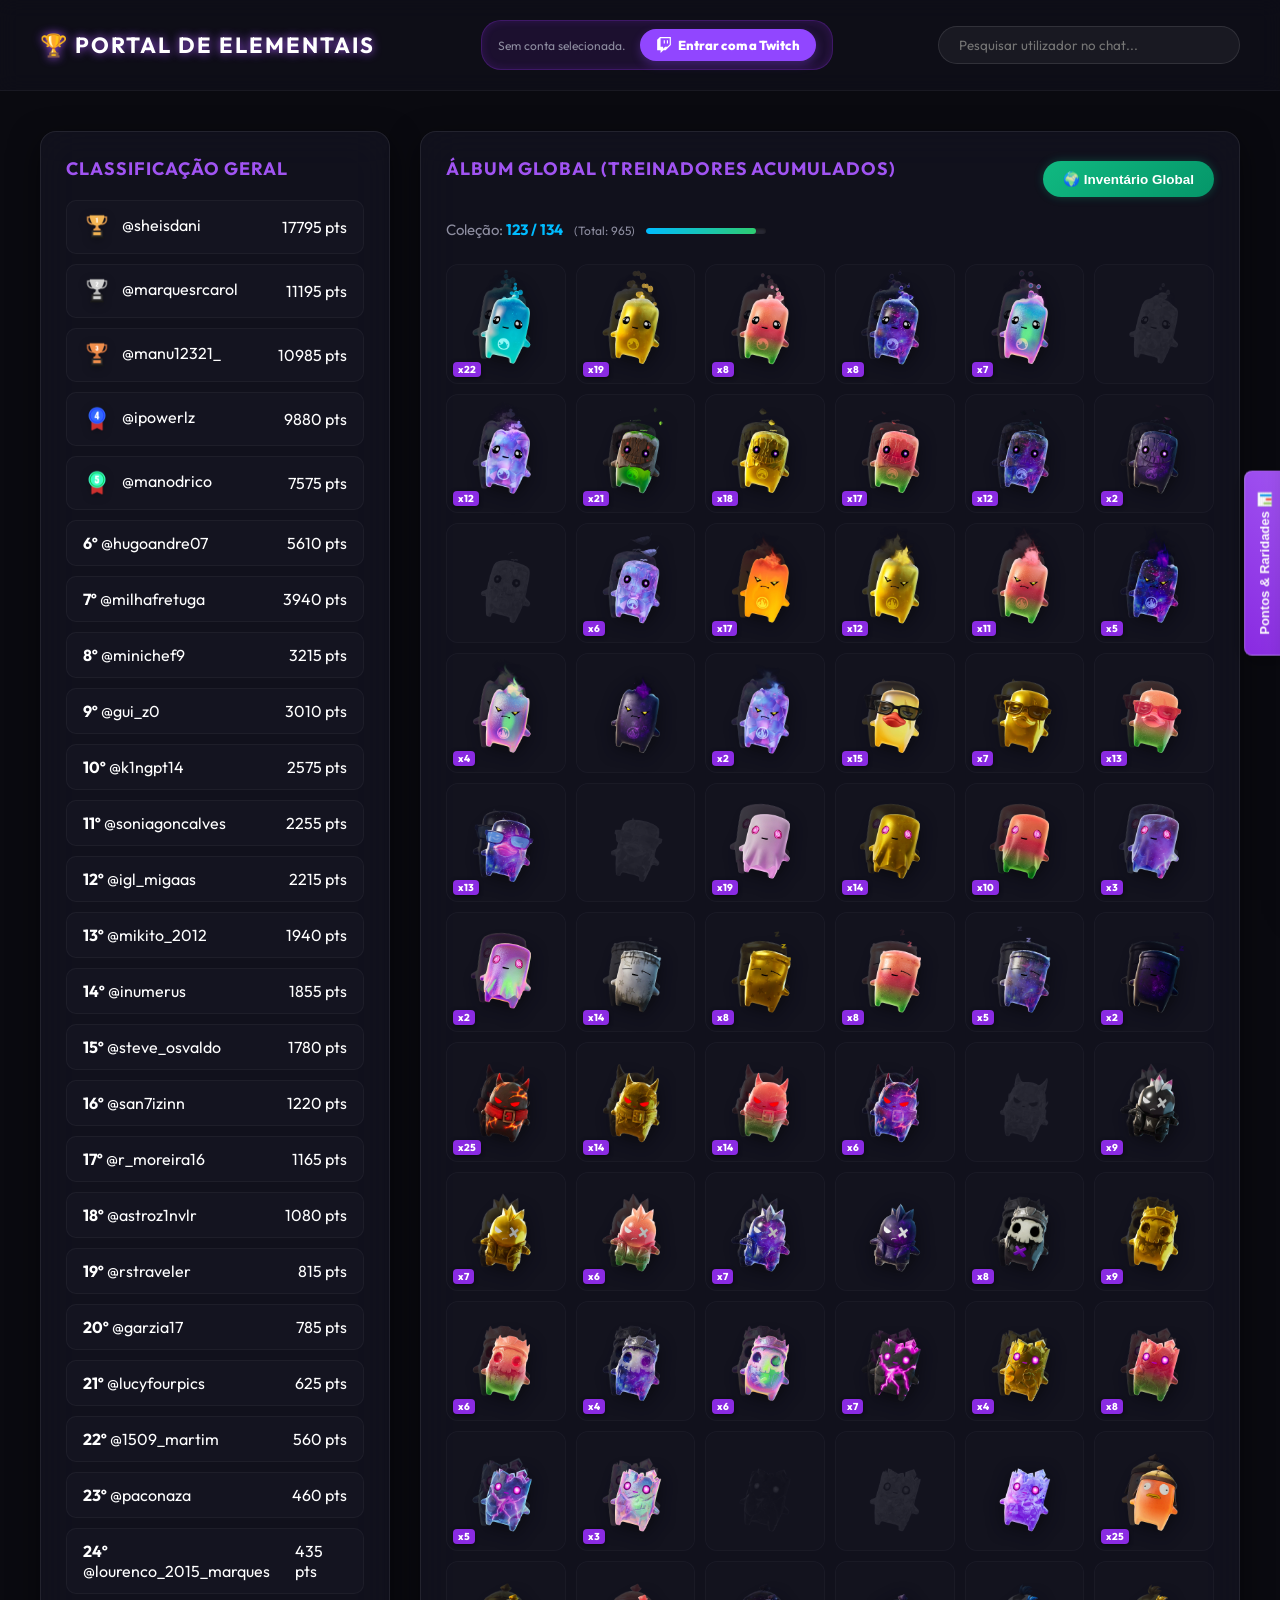
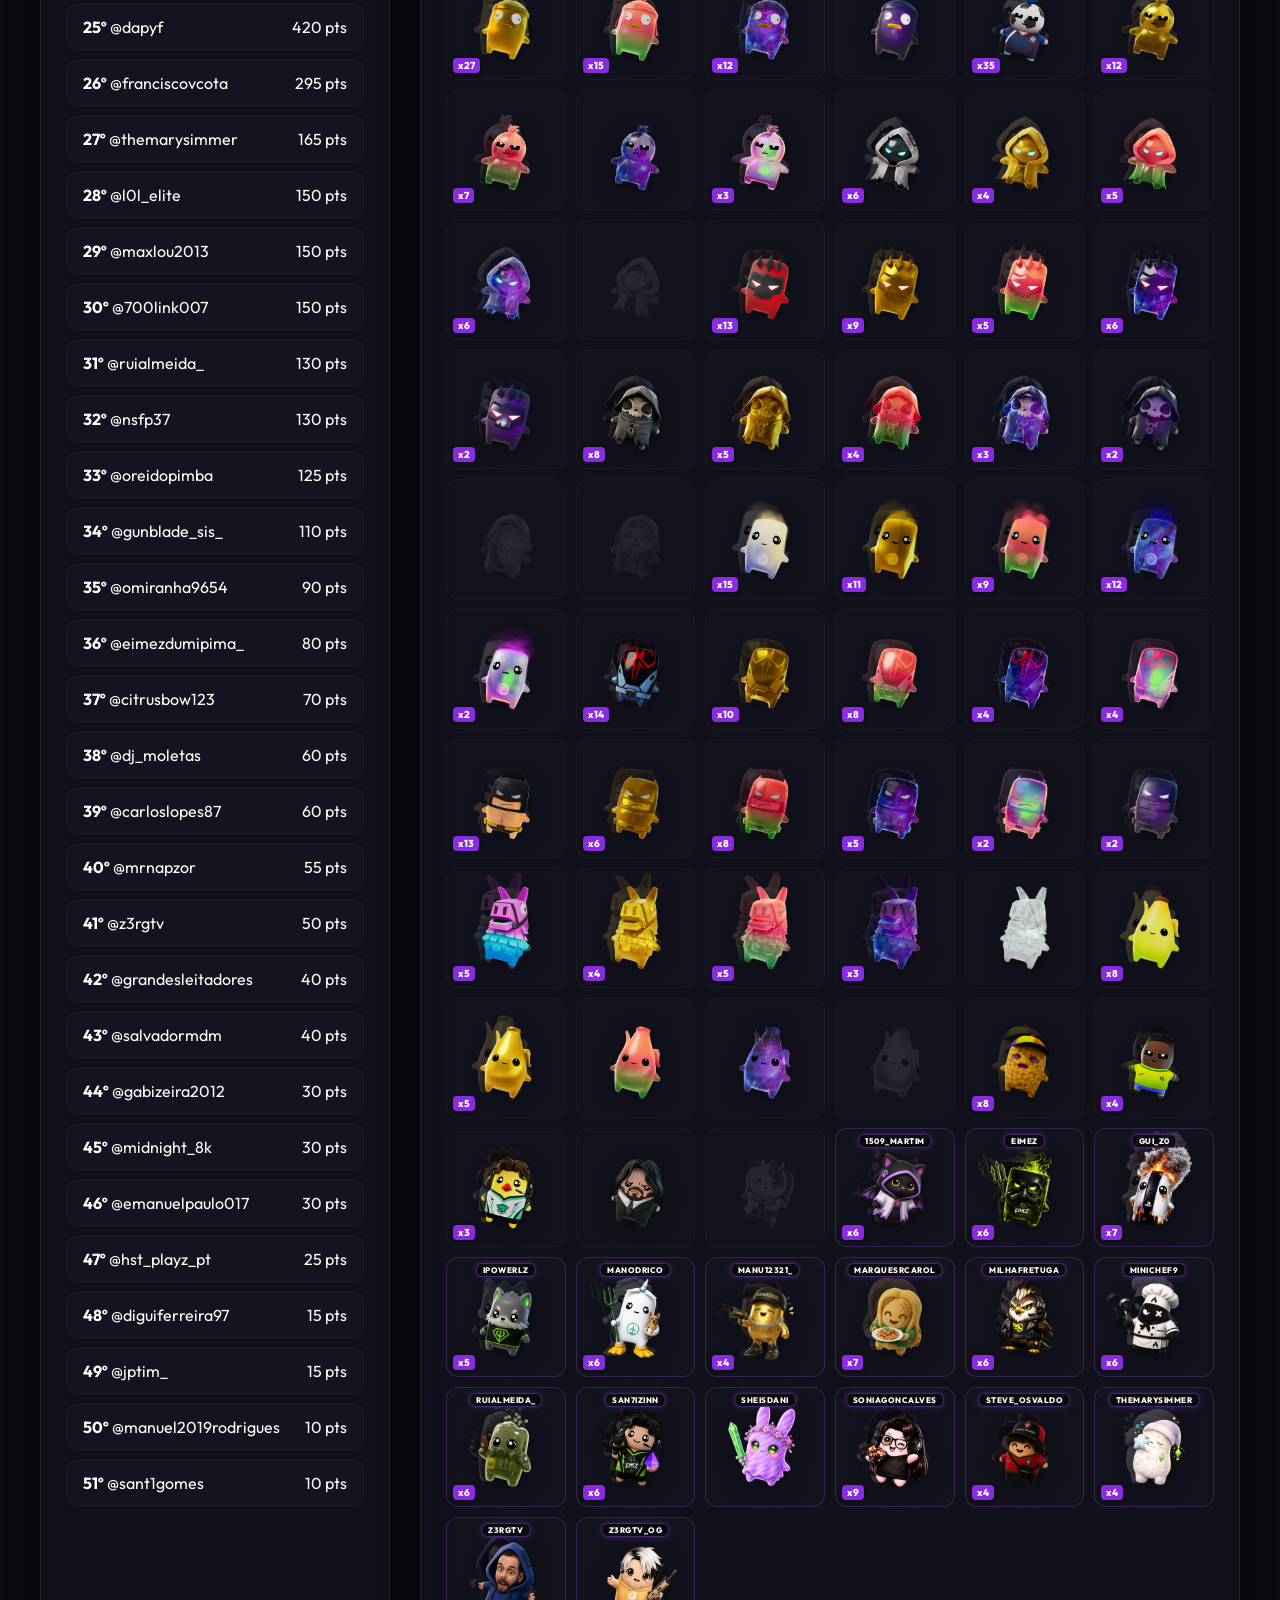
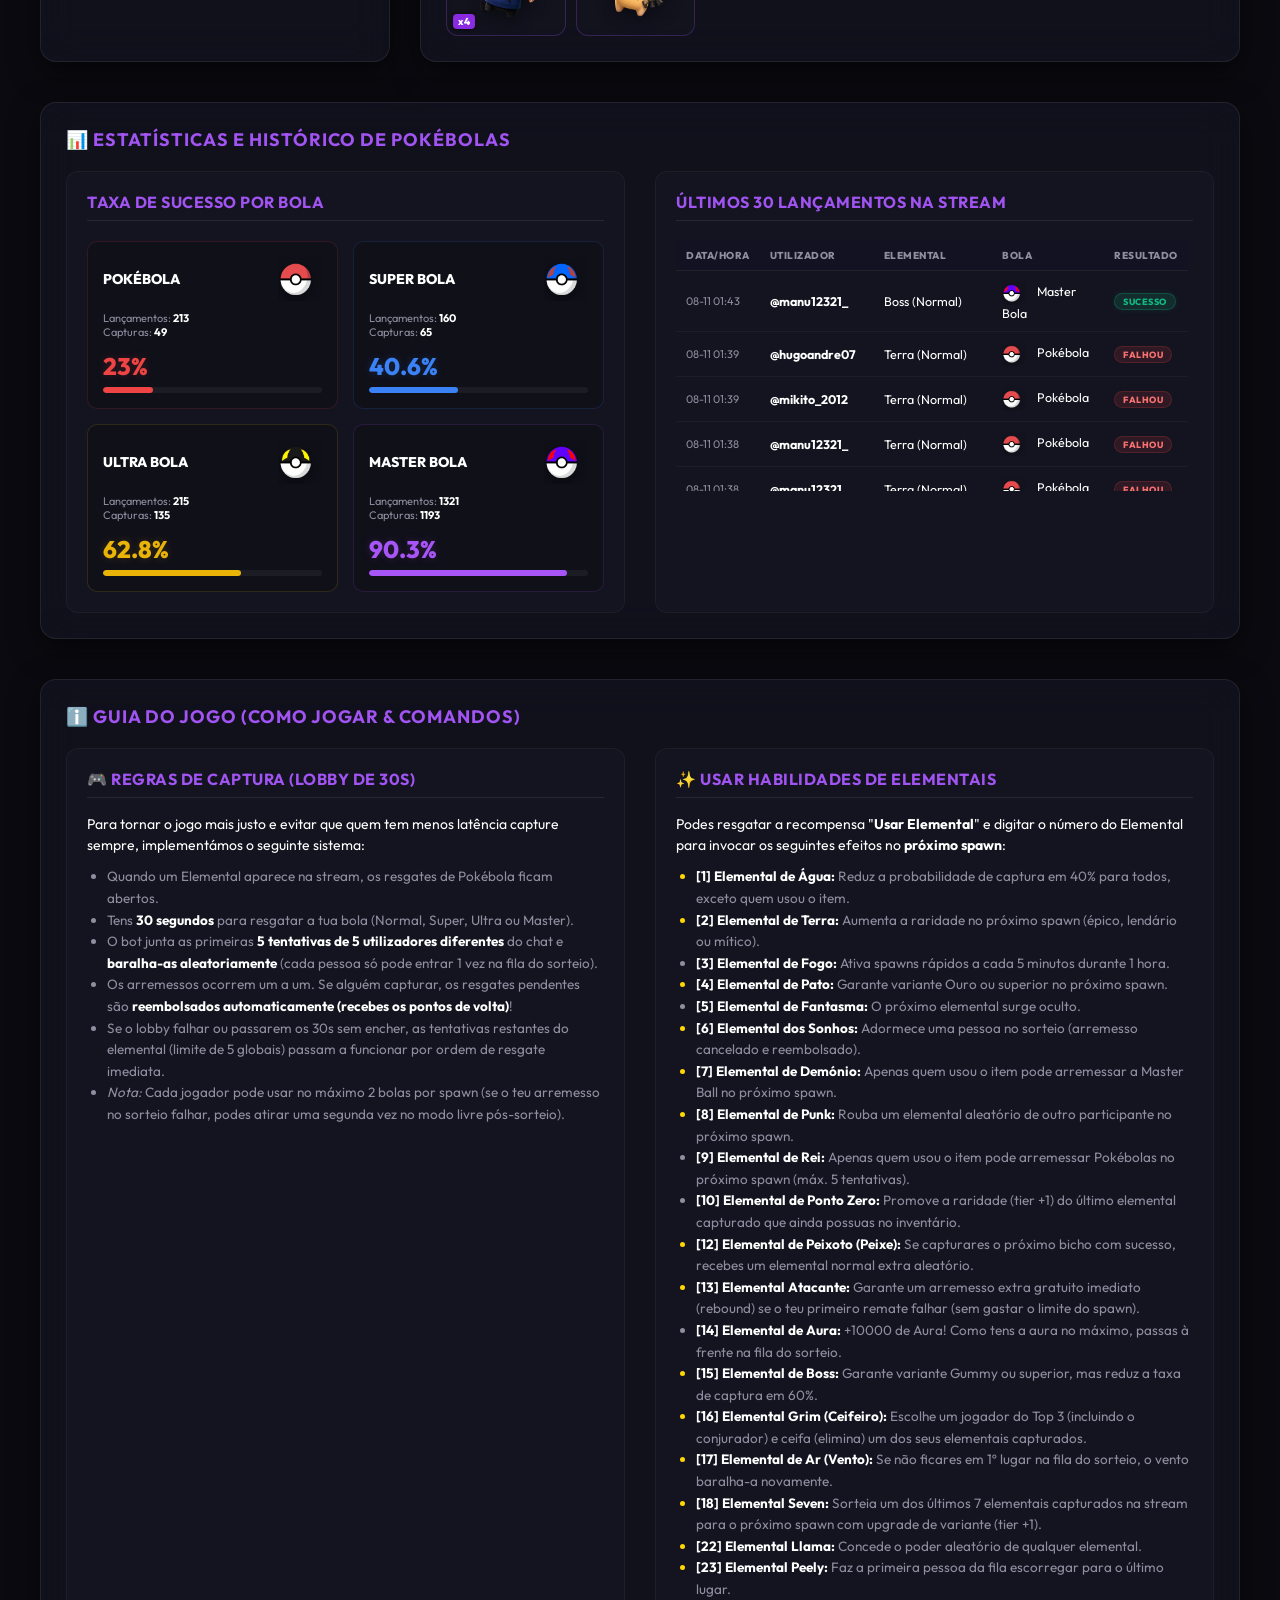
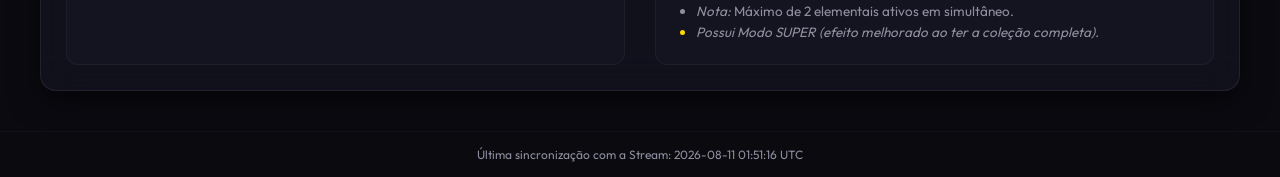
==== commit 8e73b93a: "Atualizar index.html com Seven (18), Llama (22), Peely (23)" ====
--- a/index.html
+++ b/index.html
@@ -142,6 +142,7 @@
 
     <footer id="update-timer">
         A carregar dados da stream...
+        <!-- v1.2 - Seven (18), Llama (22), Peely (23) -->
     </footer>
 
     <!-- Modal do Assistente de Proposta de Troca -->
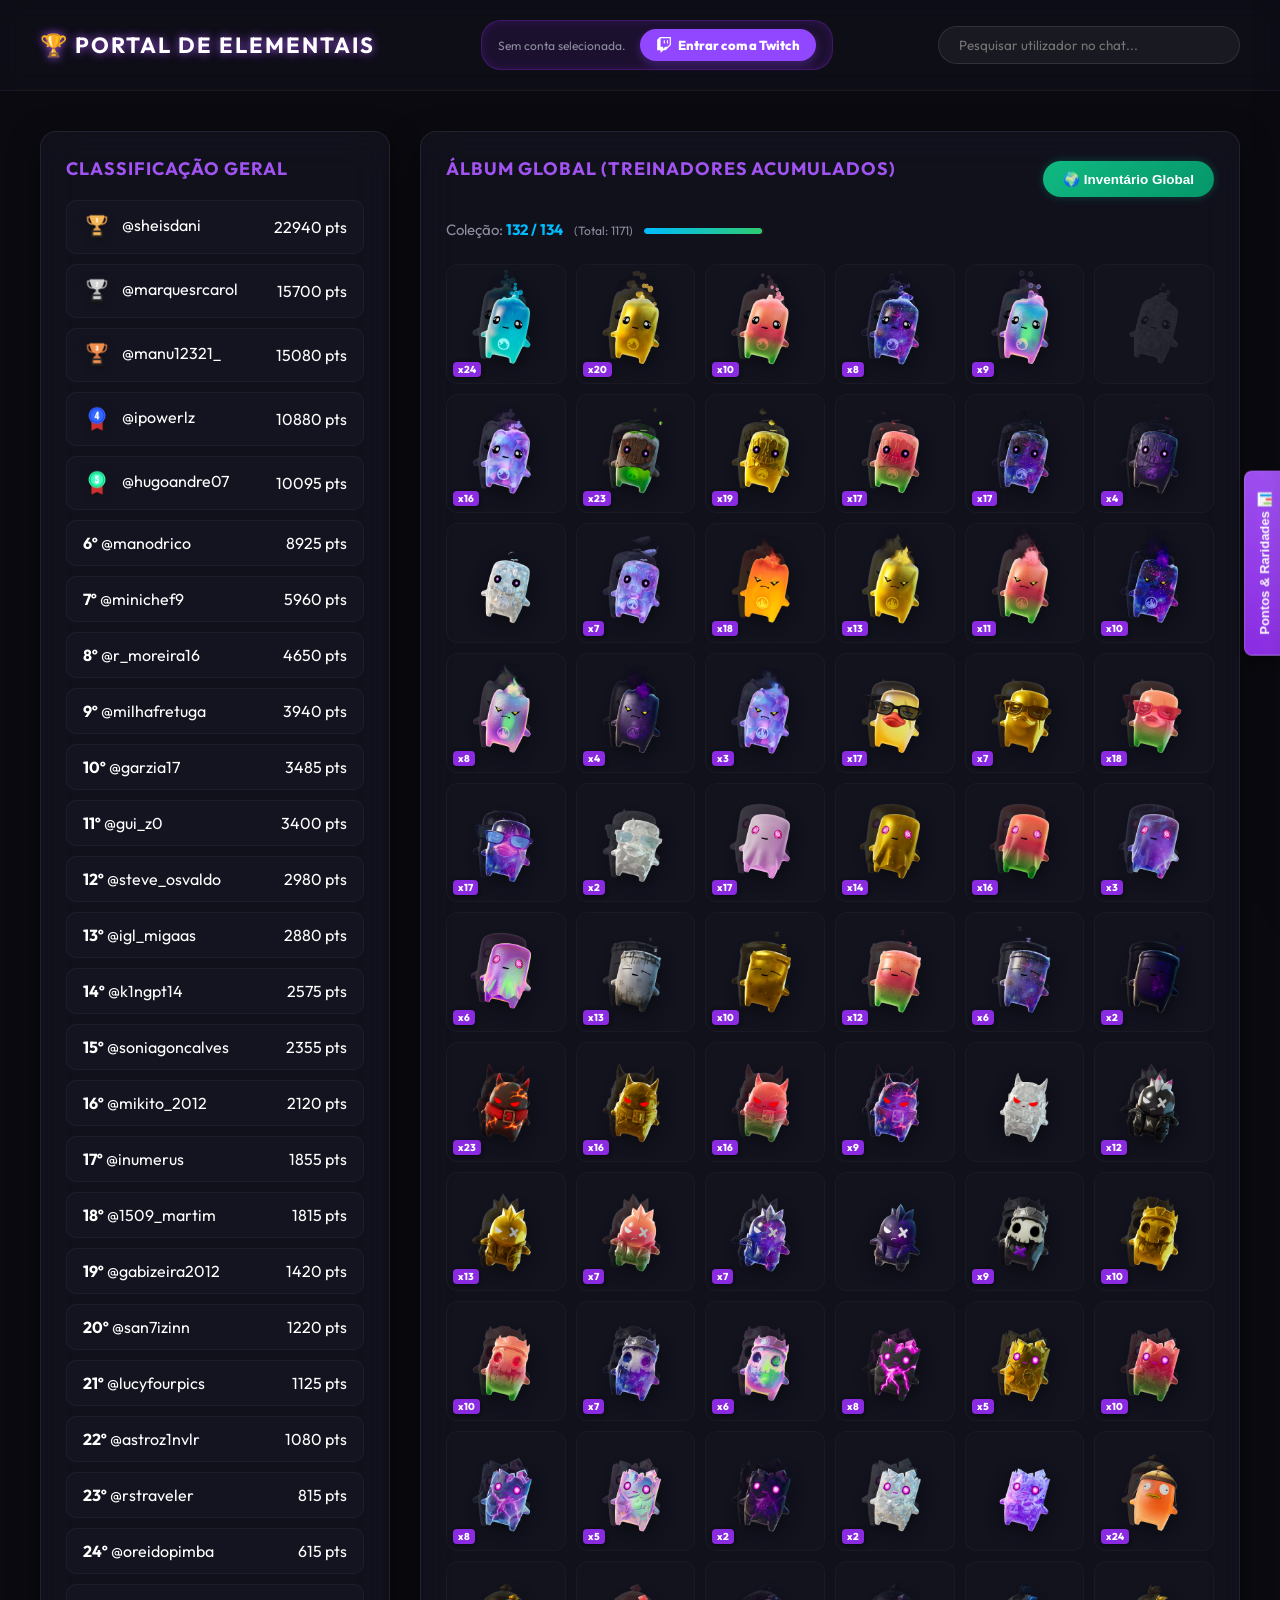
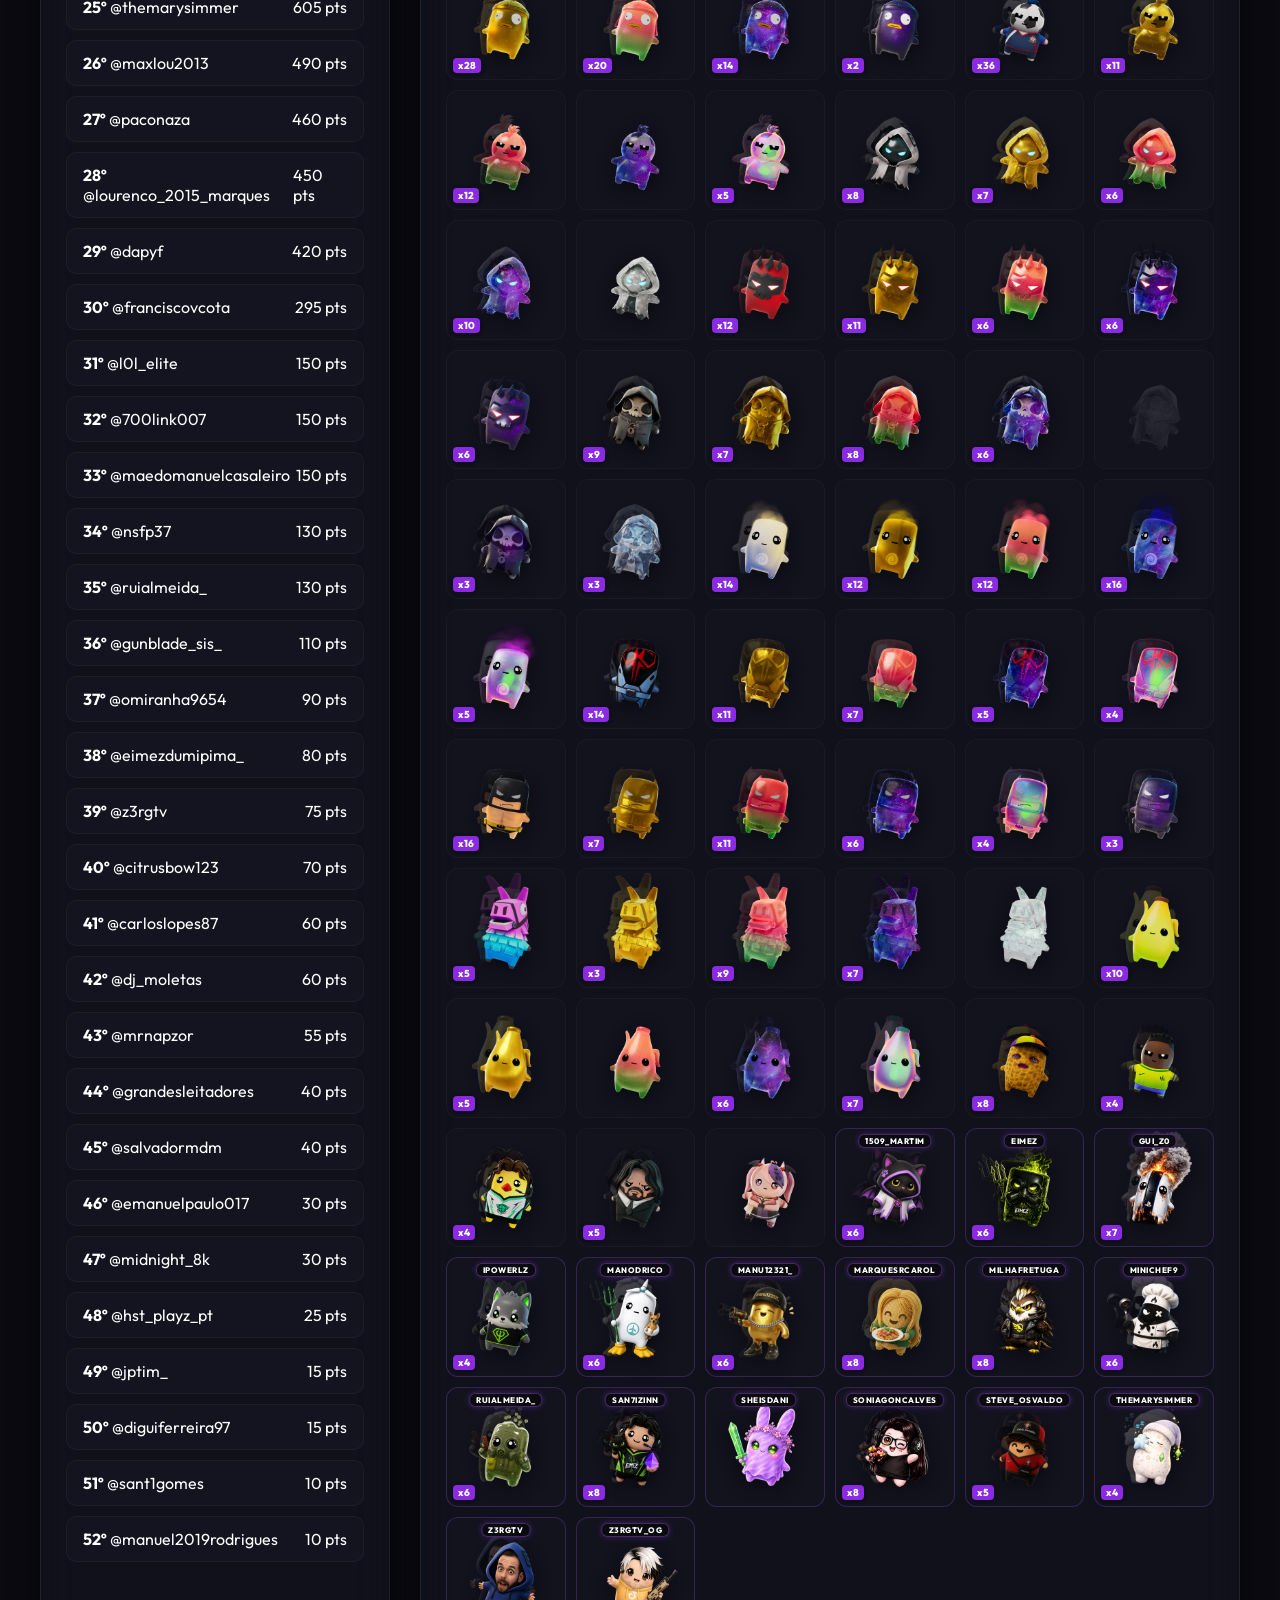
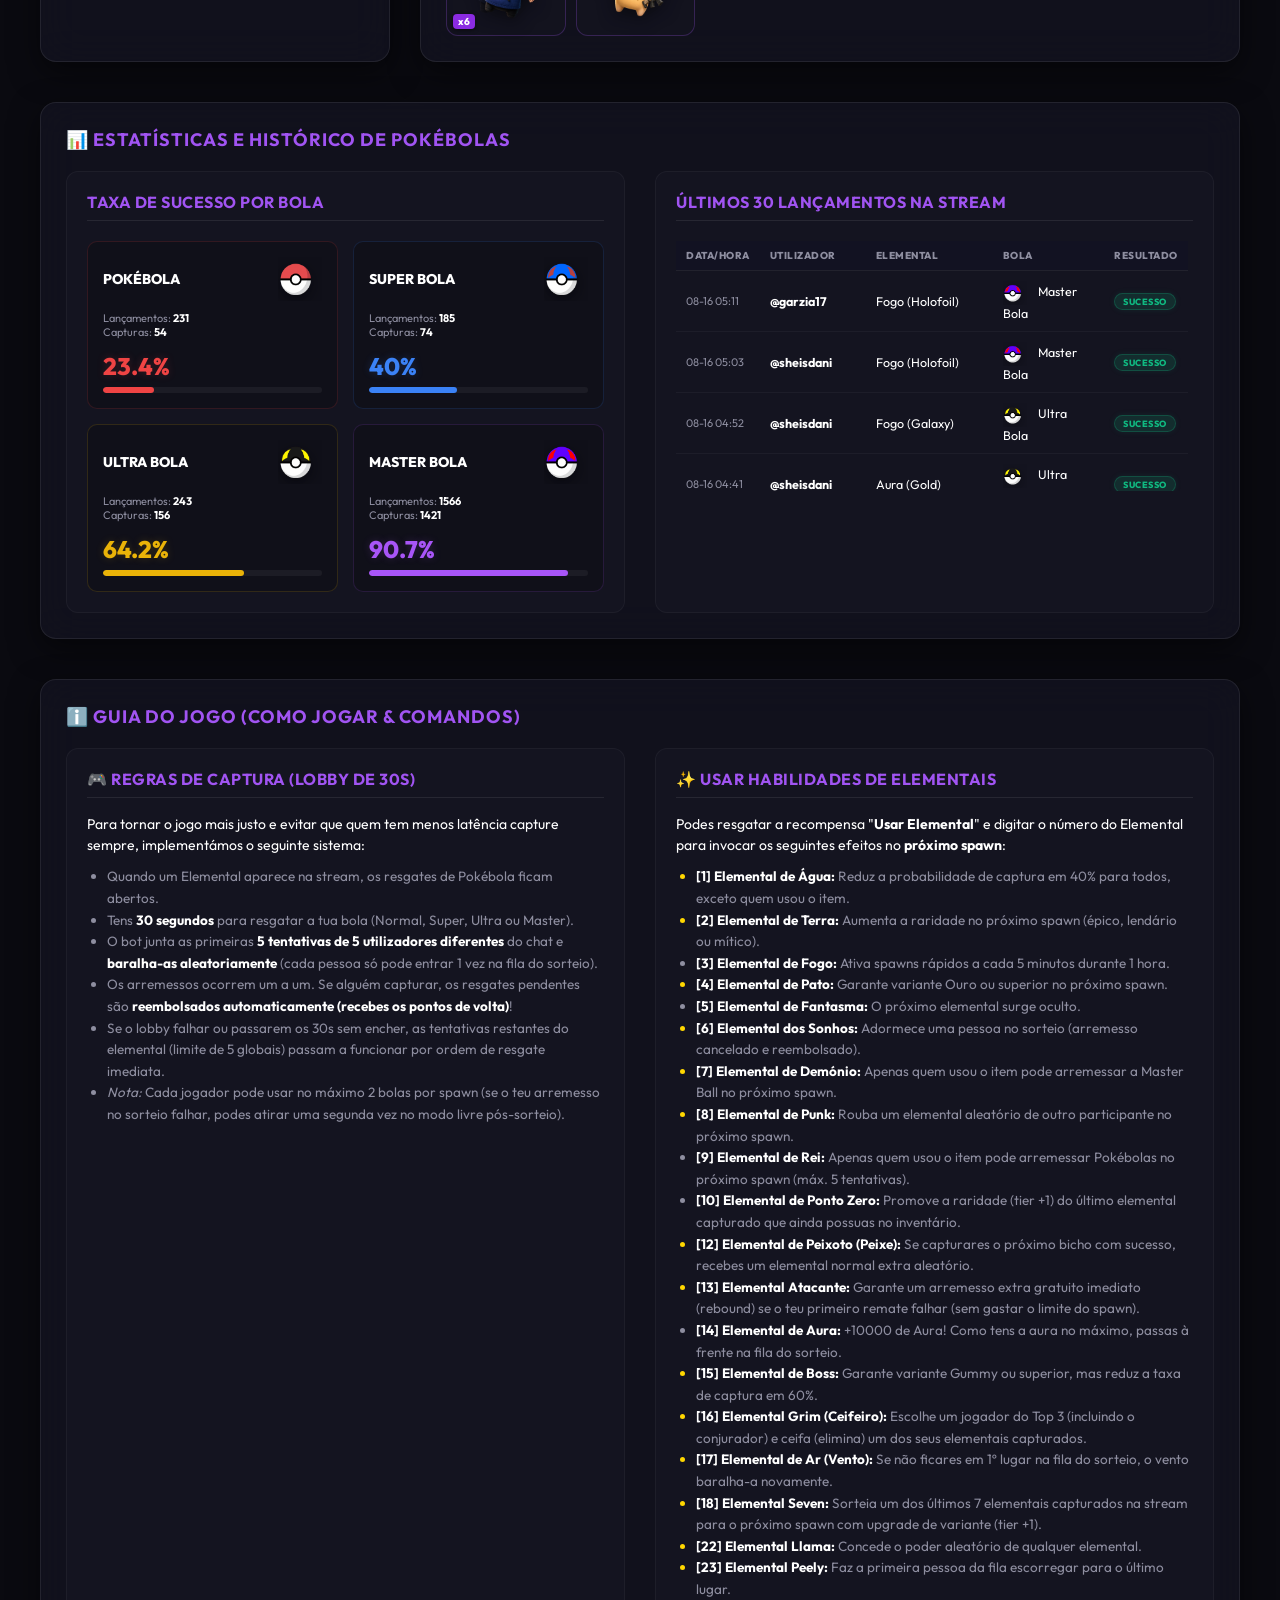
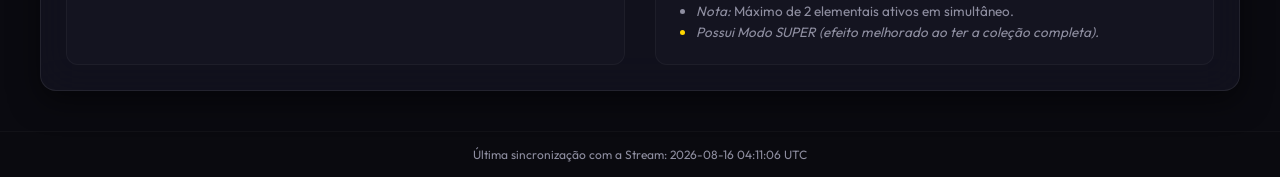
==== commit 418d082d: "Update index.html with Gem & Vento fixes" ====
--- a/index.html
+++ b/index.html
@@ -541,6 +541,6 @@
         </div>
     </div>
 
-    <script src="site.js?v=6.1"></script>
+    <script src="site.js?v=6.4"></script>
 </body>
 </html>
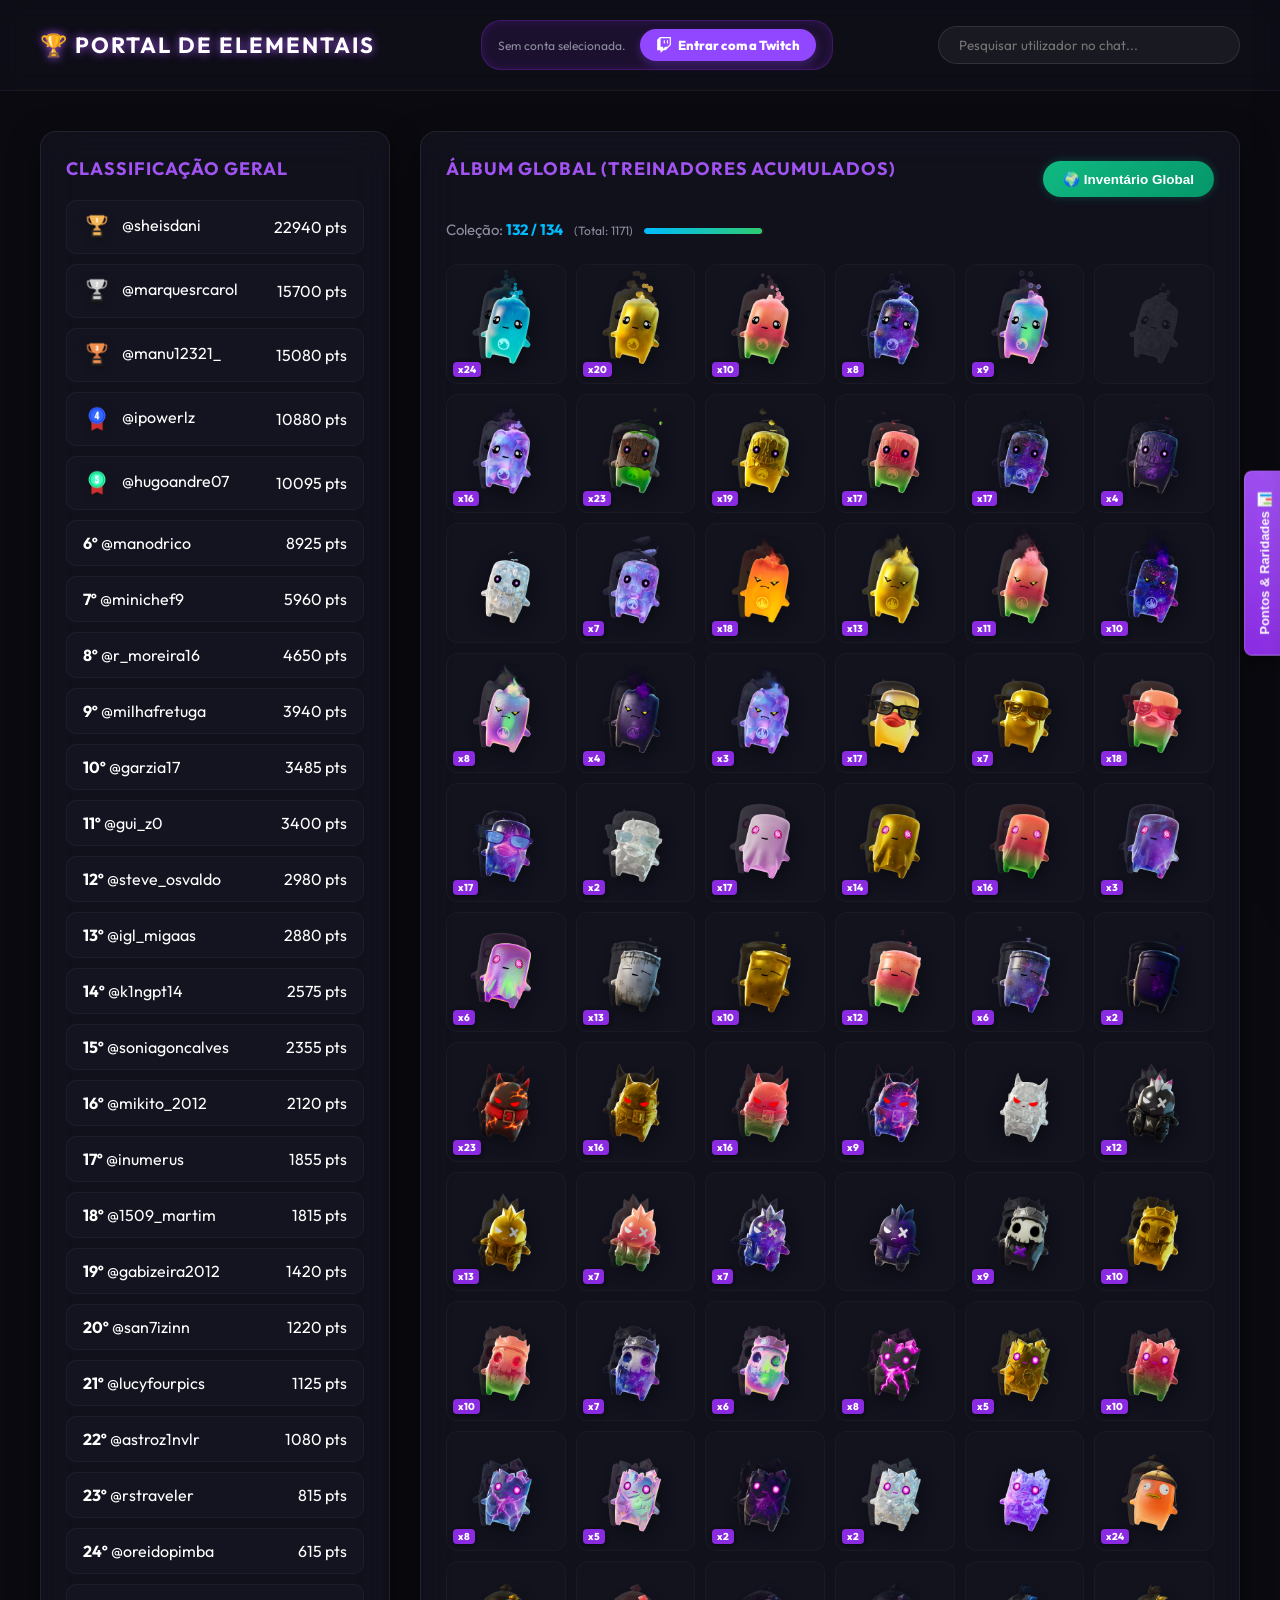
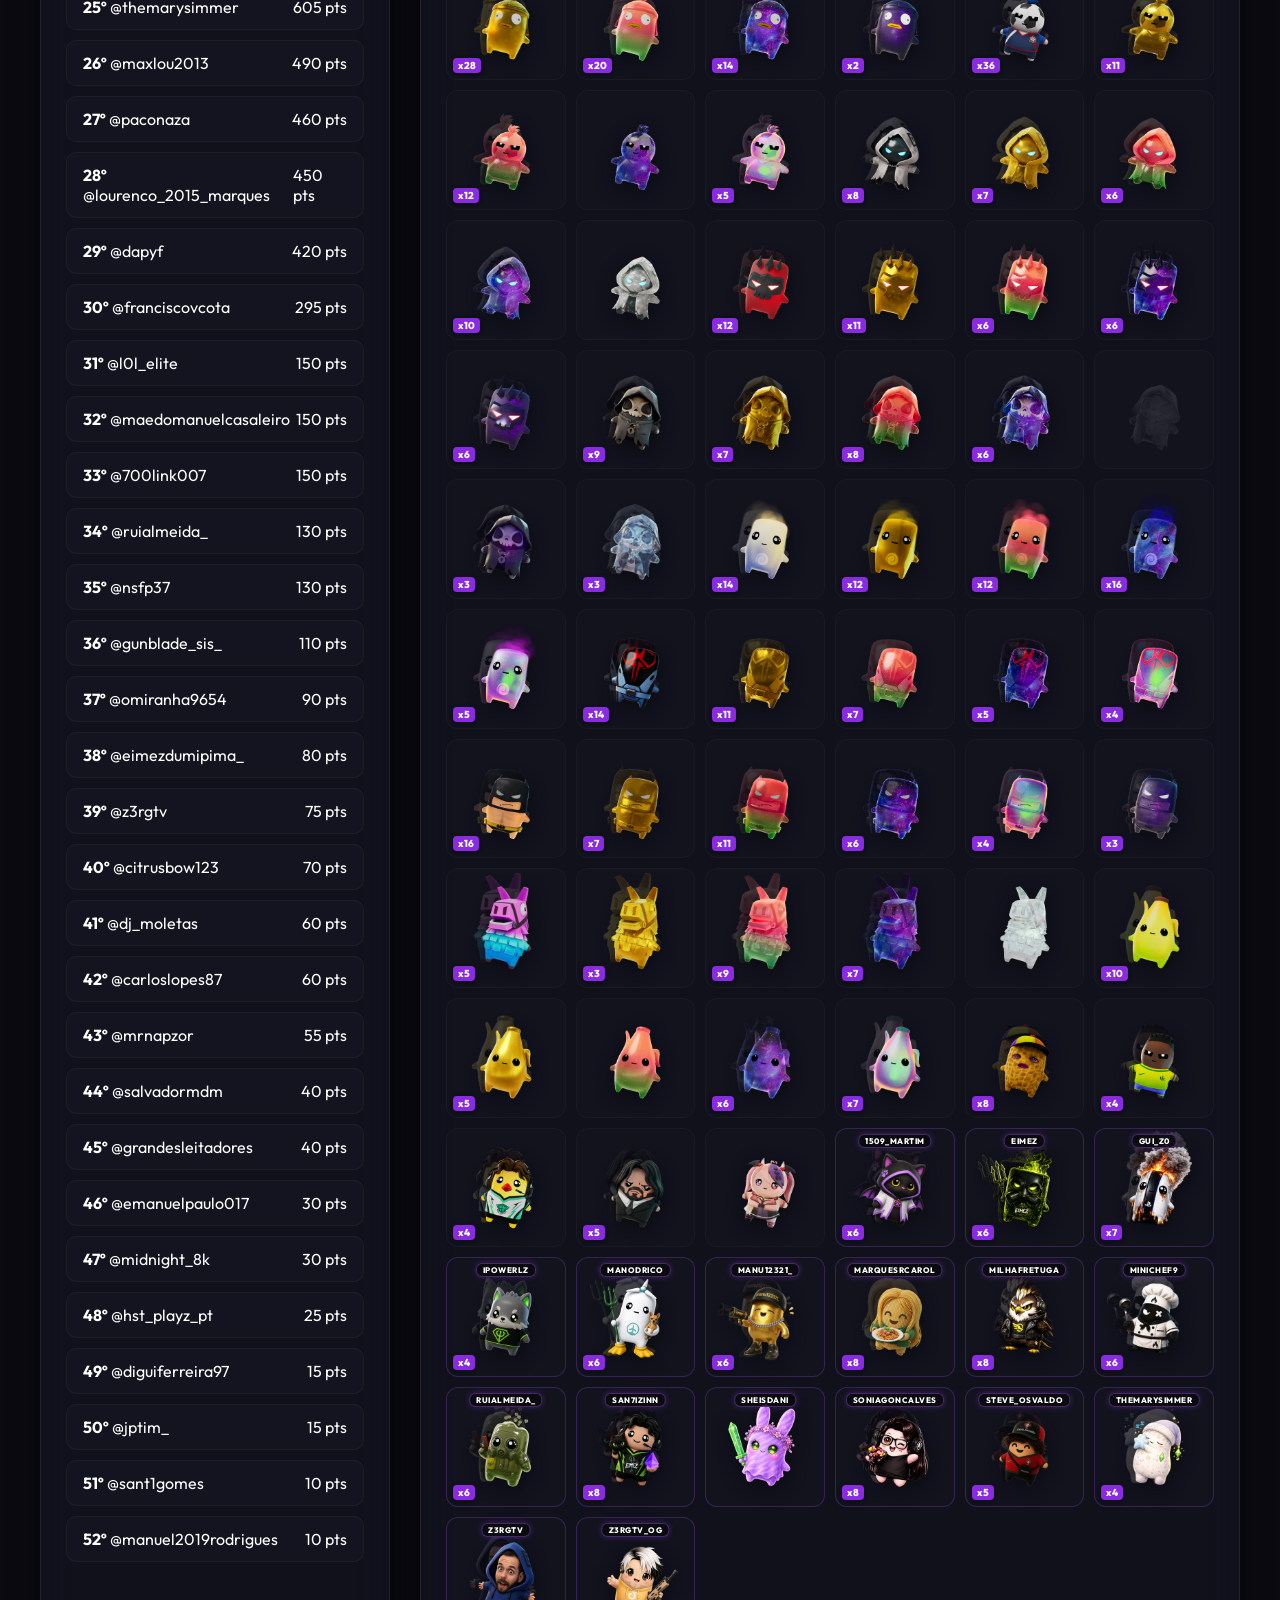
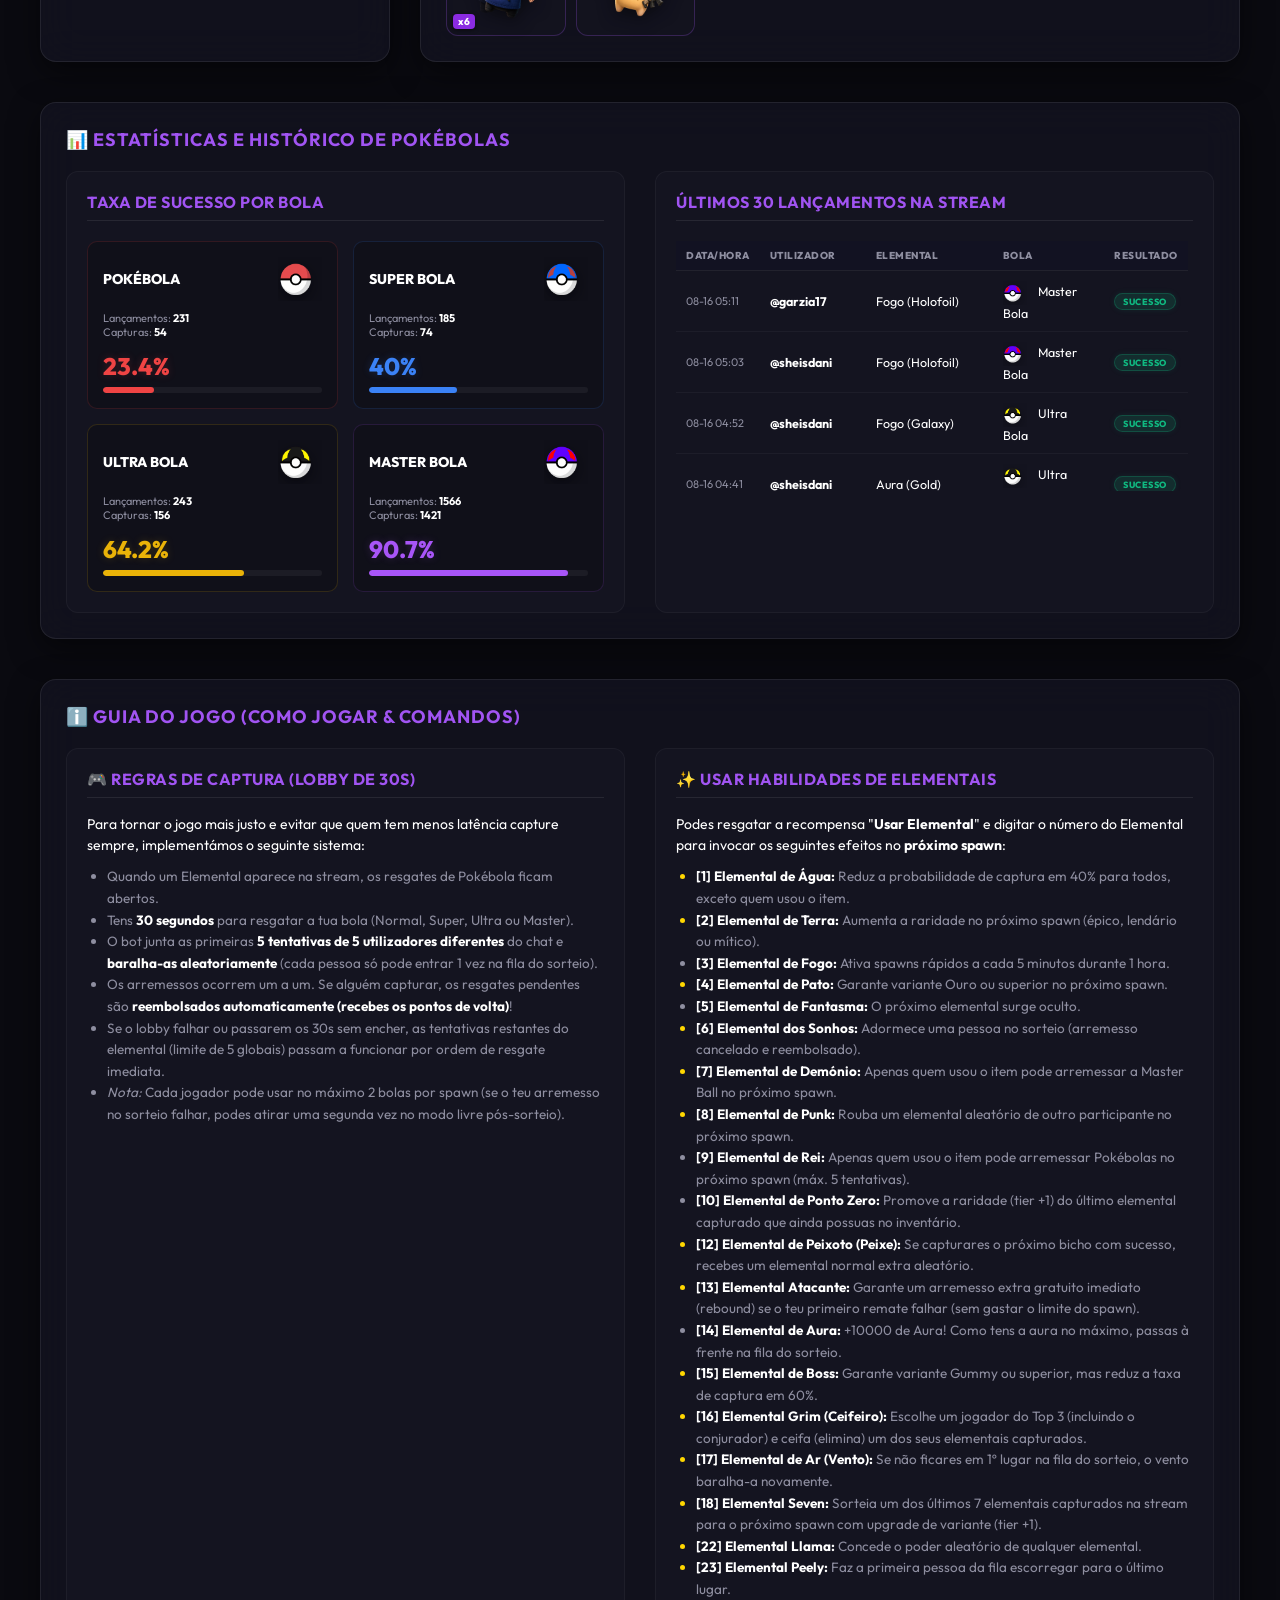
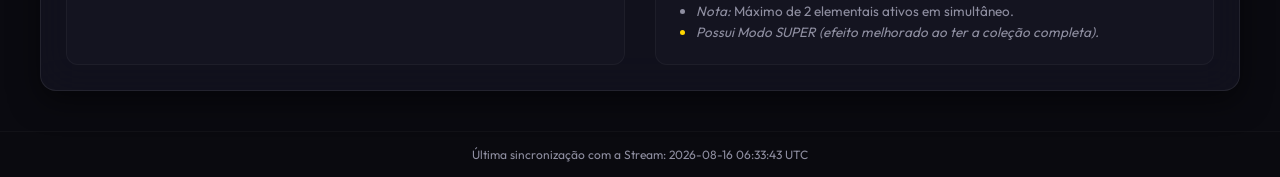
==== commit 7b65ad4e: "Sync index.html (ranking and inventario fix)" ====
--- a/index.html
+++ b/index.html
@@ -541,6 +541,6 @@
         </div>
     </div>
 
-    <script src="site.js?v=6.4"></script>
+    <script src="site.js?v=6.5"></script>
 </body>
 </html>
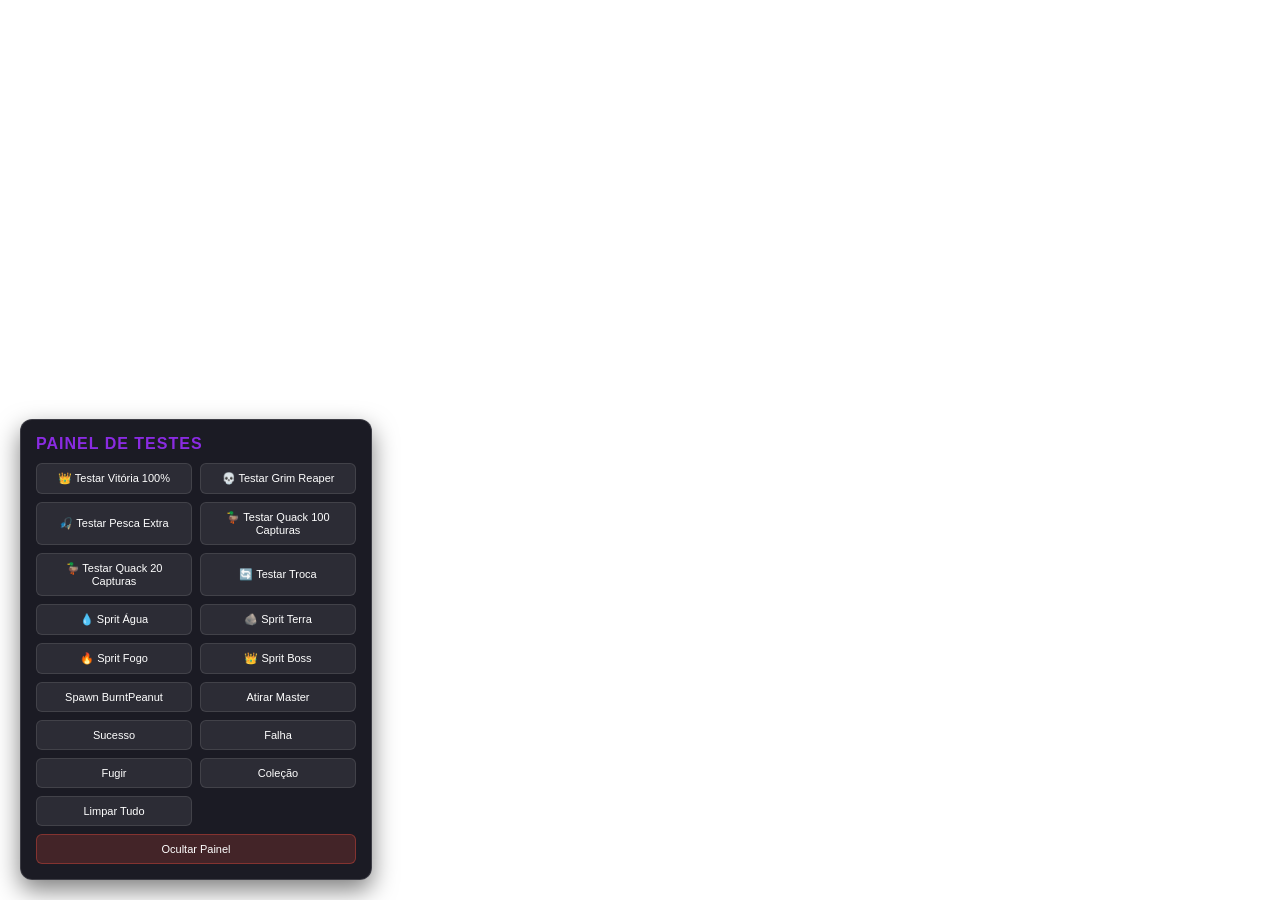
==== commit 451cf57b: "Update index.html with victory test button" ====
--- a/index.html
+++ b/index.html
@@ -3,544 +3,187 @@
 <head>
     <meta charset="UTF-8">
     <meta name="viewport" content="width=device-width, initial-scale=1.0">
-    <title>Portal de Elementais - Z3RGtv</title>
-    <link rel="stylesheet" href="site_style.css?v=5.1">
+    <title>Elementais na Twitch</title>
+    <link rel="stylesheet" href="style.css">
 </head>
 <body>
 
-    <header>
-        <h1>🏆 PORTAL DE ELEMENTAIS</h1>
-        <div id="my-profile-container" class="my-profile-container">
-            <!-- Injetado pelo JS -->
+    <!-- Área principal do Jogo -->
+    <div id="game-container">
+        
+        <!-- Alerta flutuante para mostrar quem está a jogar ou resultados -->
+        <div id="alert-box" class="hidden">
+            <span id="alert-text"></span>
         </div>
-        <div class="search-container">
-            <input type="text" id="search-input" placeholder="Pesquisar utilizador no chat...">
+        
+        <!-- Painel de Efeitos Ativos (Novo) -->
+        <div id="active-effects-container" class="hidden"></div>
+
+        <!-- Área onde o elemental aparece -->
+        <div id="elemental-area">
+            <img id="elemental-img" src="" alt="Elemental" class="hidden">
+
+            <!-- Animação de Vitória de Álbum Completo (Exatamente onde nasce o elemental) -->
+            <div id="victory-area" class="hidden">
+                <div class="victory-sunburst"></div>
+                <div class="victory-halo"></div>
+                <div class="victory-trophy-box">
+                    <div class="victory-crown">👑</div>
+                    <div class="victory-trophy">🏆</div>
+                    <div class="victory-stars">✨</div>
+                </div>
+                <div class="victory-banner">
+                    <div class="victory-tag">👑 CAMPEÃO SUPREMO 👑</div>
+                    <div class="victory-name" id="victory-user">@Username</div>
+                    <div class="victory-sub" id="victory-sub-text">ÁLBUM 100% COMPLETO!</div>
+                </div>
+                <div id="victory-confetti"></div>
+            </div>
         </div>
-    </header>
 
-    <main class="main-container">
-        <!-- Coluna Esquerda: Ranking -->
-        <section class="ranking-section">
-            <h2>Classificação Geral</h2>
-            <div id="ranking-list" class="ranking-list">
-                <!-- Injetado dinamicamente pelo JS -->
-            </div>
-        </section>
+        <!-- Animação da bola a ser atirada -->
+        <div id="ball-area">
+            <img id="ball-img" src="" alt="Bola" class="hidden">
+        </div>
 
-        <!-- Coluna Direita: Álbum de Cartas -->
-        <section class="collection-section">
-            <div class="collection-header-row">
-                <h2 id="view-title">Seleciona um utilizador para ver a coleção</h2>
-                <div class="collection-actions">
-                    <button id="btn-ver-globais" class="btn-global">🌍 Inventário Global</button>
-                    <button id="btn-propor-troca" class="btn hidden">Propor Troca 🔄</button>
-                    <button id="btn-definir-conta" class="btn btn-secondary hidden">Esta é a minha Conta 👤</button>
+        <!-- Boneco Atacante para Chuto (Rebound) -->
+        <img id="striker-overlay-kick" class="hidden" src="Sprites/T_Icon_BR_Creature_Sprite_Soccer_ui_L.webp" alt="Atacante Kick">
+
+        <!-- Área de Troca Visual -->
+        <div id="trade-area" class="hidden">
+            <div class="trade-user" id="trade-user1">Viewer1</div>
+            <div class="trade-card-container">
+                <div class="trade-card" id="trade-card1">
+                    <img id="trade-img1" src="" alt="Bicho 1">
+                </div>
+                <div class="trade-arrow">🔄</div>
+                <div class="trade-card" id="trade-card2">
+                    <img id="trade-img2" src="" alt="Bicho 2">
                 </div>
             </div>
-            <p id="user-points-panel" class="hidden">
-                <span id="user-points-label-container">Pontuação Total: <span id="user-points-val">0</span> pts <span class="divider">|</span></span> 
-                Coleção: <strong id="user-progress-val" style="color: #00bcff;">0 / 0</strong>
-                <span class="progress-bar-container">
-                    <span id="user-progress-bar" class="progress-bar-fill"></span>
-                </span>
-            </p>
+            <div class="trade-user" id="trade-user2">Viewer2</div>
+        </div>
+
+        <!-- Área de Sprits -->
+        <div id="sprit-area" class="hidden">
+            <div id="sprit-notification"></div>
+            <div id="sprit-animation-container">
+                <div id="sprit-particles"></div>
+                <img id="sprit-ball" class="hidden" src="" alt="Sprit Ball">
+                <img id="sprit-creature" class="hidden" src="" alt="Sprit Creature">
+            </div>
+        </div>
+    </div>
+
+    <!-- Painel do Grim Reaper (Slot Machine/Roleta e Ceifeiro) -->
+    <div id="grim-panel" class="hidden">
+        <div id="grim-dark-overlay"></div>
+        <div id="grim-container">
+            <h2 id="grim-title">💀 CEIFEIRO LIBERTADO 💀</h2>
             
-            <!-- Propostas pendentes para o utilizador atual -->
-            <div id="propostas-pendentes-container" class="propostas-container hidden">
-                <!-- Injetado pelo JS -->
+            <!-- Roleta (Slot Machine) -->
+            <div id="grim-slot-machine">
+                <div id="grim-slot-window">
+                    <div id="grim-slot-strip">
+                        <!-- Nomes do Top 3 gerados dinamicamente -->
+                    </div>
+                </div>
+                <div id="grim-slot-indicator"></div>
             </div>
 
-            <div id="site-grid" class="site-grid">
-                <!-- Injetado dinamicamente pelo JS -->
-            </div>
-        </section>
-    </main>
-
-    <!-- Estatísticas & Histórico de Lançamentos -->
-    <section class="stats-section">
-        <h2>📊 Estatísticas e Histórico de Pokébolas</h2>
-        <div class="stats-container">
-            <!-- Painel de Cartões de Bolas -->
-            <div class="stats-card">
-                <h3>Taxa de Sucesso por Bola</h3>
-                <div id="stats-balls-container" class="stats-balls-grid">
-                    <!-- Gerado dinamicamente pelo JS -->
-                </div>
-            </div>
-
-            <!-- Painel de Lançamentos Recentes -->
-            <div class="stats-card">
-                <h3>Últimos 30 Lançamentos na Stream</h3>
-                <div class="stats-feed-wrapper">
-                    <table class="tabela-recentes">
-                        <thead>
-                            <tr>
-                                <th>Data/Hora</th>
-                                <th>Utilizador</th>
-                                <th>Elemental</th>
-                                <th>Bola</th>
-                                <th>Resultado</th>
-                            </tr>
-                        </thead>
-                        <tbody id="stats-recent-feed">
-                            <!-- Gerado dinamicamente pelo JS -->
-                            <tr>
-                                <td colspan="5" style="text-align: center; color: var(--text-muted); padding: 20px;">Nenhum lançamento registado ainda.</td>
-                            </tr>
-                        </tbody>
-                    </table>
-                </div>
-            </div>
-        </div>
-    </section>
-
-    <!-- Guia de Como Jogar & Habilidades -->
-    <section class="instructions-section">
-        <h2>ℹ️ Guia do Jogo (Como Jogar & Comandos)</h2>
-        <div class="instructions-grid">
-            <div class="instruction-card">
-                <h3>🎮 Regras de Captura (Lobby de 30s)</h3>
-                <p>Para tornar o jogo mais justo e evitar que quem tem menos latência capture sempre, implementámos o seguinte sistema:</p>
-                <ul>
-                    <li>Quando um Elemental aparece na stream, os resgates de Pokébola ficam abertos.</li>
-                    <li>Tens <strong>30 segundos</strong> para resgatar a tua bola (Normal, Super, Ultra ou Master).</li>
-                    <li>O bot junta as primeiras <strong>5 tentativas de 5 utilizadores diferentes</strong> do chat e <strong>baralha-as aleatoriamente</strong> (cada pessoa só pode entrar 1 vez na fila do sorteio).</li>
-                    <li>Os arremessos ocorrem um a um. Se alguém capturar, os resgates pendentes são <strong>reembolsados automaticamente (recebes os pontos de volta)</strong>!</li>
-                    <li>Se o lobby falhar ou passarem os 30s sem encher, as tentativas restantes do elemental (limite de 5 globais) passam a funcionar por ordem de resgate imediata.</li>
-                    <li><em>Nota:</em> Cada jogador pode usar no máximo 2 bolas por spawn (se o teu arremesso no sorteio falhar, podes atirar uma segunda vez no modo livre pós-sorteio).</li>
-                </ul>
-            </div>
-            <div class="instruction-card">
-                <h3>✨ Usar Habilidades de Elementais</h3>
-                <p>Podes resgatar a recompensa "<strong>Usar Elemental</strong>" e digitar o número do Elemental para invocar os seguintes efeitos no <strong>próximo spawn</strong>:</p>
-                <ul>
-                    <li class="super-item"><strong id="water-effect-label">[1] Elemental de Água:</strong> Reduz a probabilidade de captura em <span id="water-effect-percentage">40%</span> para todos, exceto quem usou o item.</li>
-                    <li class="super-item"><strong id="earth-effect-label">[2] Elemental de Terra:</strong> Aumenta a raridade no próximo spawn (<span id="earth-effect-text">épico, lendário ou mítico</span>).</li>
-                    <li><strong>[3] Elemental de Fogo:</strong> Ativa spawns rápidos a cada 5 minutos durante 1 hora.</li>
-                    <li class="super-item"><strong id="duck-effect-label">[4] Elemental de Pato:</strong> Garante variante <span id="duck-effect-text">Ouro ou superior</span> no próximo spawn.</li>
-                    <li><strong>[5] Elemental de Fantasma:</strong> O próximo elemental surge oculto.</li>
-                    <li class="super-item"><strong id="sleepy-effect-label">[6] Elemental dos Sonhos:</strong> Adormece <span id="sleepy-effect-text">uma pessoa</span> no sorteio (arremesso cancelado e reembolsado).</li>
-                    <li class="super-item"><strong id="demon-effect-label">[7] Elemental de Demónio:</strong> Apenas quem usou o item pode arremessar a <span id="demon-effect-text">Master Ball</span> no próximo spawn.</li>
-                    <li class="super-item"><strong id="punk-effect-label">[8] Elemental de Punk:</strong> Rouba um elemental aleatório de <span id="punk-effect-text">outro participante</span> no próximo spawn.</li>
-                    <li><strong>[9] Elemental de Rei:</strong> Apenas quem usou o item pode arremessar Pokébolas no próximo spawn (máx. 5 tentativas).</li>
-                    <li><strong>[10] Elemental de Ponto Zero:</strong> Promove a raridade (tier +1) do último elemental capturado que ainda possuas no inventário.</li>
-                    <li class="super-item"><strong id="peixe-effect-label">[12] Elemental de Peixoto (Peixe):</strong> Se capturares o próximo bicho com sucesso, recebes <span id="peixe-effect-text">um elemental normal extra</span> aleatório.</li>
-                    <li class="super-item"><strong id="atacante-effect-label">[13] Elemental Atacante:</strong> Garante um arremesso extra gratuito imediato (<span id="atacante-effect-text">rebound</span>) se o teu primeiro remate falhar (sem gastar o limite do spawn).</li>
-                    <li><strong>[14] Elemental de Aura:</strong> +10000 de Aura! Como tens a aura no máximo, passas à frente na fila do sorteio.</li>
-                    <li class="super-item"><strong id="boss-effect-label">[15] Elemental de Boss:</strong> Garante variante <span id="boss-effect-text">Gummy ou superior</span>, mas reduz a taxa de captura em 60%.</li>
-                    <li class="super-item"><strong id="grim-effect-label">[16] Elemental Grim (Ceifeiro):</strong> Escolhe <span id="grim-effect-text">um jogador do Top 3</span> (incluindo o conjurador) e ceifa (elimina) um dos seus elementais capturados.</li>
-                    <li class="super-item"><strong id="vento-effect-label">[17] Elemental de Ar (Vento):</strong> Se não ficares em 1º lugar na fila do sorteio, o vento <span id="vento-effect-text">baralha-a novamente</span>.</li>
-                    <li class="super-item"><strong id="seven-effect-label">[18] Elemental Seven:</strong> Sorteia um dos últimos 7 elementais capturados na stream para o próximo spawn com <span id="seven-effect-text">upgrade de variante (tier +1)</span>.</li>
-                    <li class="super-item"><strong id="llama-effect-label">[22] Elemental Llama:</strong> Concede o <span id="llama-effect-text">poder aleatório de qualquer elemental</span>.</li>
-                    <li class="super-item"><strong id="peely-effect-label">[23] Elemental Peely:</strong> Faz a <span id="peely-effect-text">primeira pessoa da fila</span> escorregar para o último lugar.</li>
-                    <li><em>Nota:</em> Máximo de 2 elementais ativos em simultâneo.</li>
-                    <li class="super-item"><em>Possui Modo SUPER (efeito melhorado ao ter a coleção completa).</em></li>
-                </ul>
-            </div>
-        </div>
-    </section>
-
-    <footer id="update-timer">
-        A carregar dados da stream...
-        <!-- v1.2 - Seven (18), Llama (22), Peely (23) -->
-    </footer>
-
-    <!-- Modal do Assistente de Proposta de Troca -->
-    <div id="modal-troca" class="modal hidden">
-        <div class="modal-content">
-            <span class="close-modal" id="btn-fechar-modal">&times;</span>
-            <h2>Assistente de Troca 🔄</h2>
-            <p class="modal-desc">Estás a propor uma troca a <strong id="modal-target-username">@jogador</strong>. Seleciona as cartas correspondentes:</p>
-            
-            <div class="troca-wizard-row">
-                <!-- Lado Esquerdo: Eu ofereço -->
-                <div class="wizard-side">
-                    <h3>Eu Ofereço:</h3>
-                    <div id="my-offer-card-selection" class="wizard-grid">
-                        <!-- Minhas cartas disponíveis -->
-                    </div>
-                </div>
-
-                <!-- Seta indicadora -->
-                <div class="wizard-divider">➡️</div>
-
-                <!-- Lado Direito: Ele dá / Seleção de Jogador -->
-                <div class="wizard-side">
-                    <h3 id="wizard-right-title">Eu Quero Receber:</h3>
-                    
-                    <!-- Bloco 1: Seleção de Jogador -->
-                    <div id="modal-player-select-block" style="display: flex; flex-direction: column; flex: 1; min-height: 0;">
-                        <div class="modal-search-box">
-                            <input type="text" id="modal-search-player" placeholder="Pesquisar jogador...">
-                        </div>
-                        <div id="modal-player-list" class="modal-player-list">
-                            <!-- Injetado pelo JS -->
-                        </div>
-                    </div>
-
-                    <!-- Bloco 2: Grelha de Elementais do Jogador Alvo -->
-                    <div id="modal-target-cards-block" class="hidden" style="display: flex; flex-direction: column; flex: 1; min-height: 0;">
-                        <div class="modal-target-header">
-                            <span id="modal-active-target-label">Cartas de @jogador</span>
-                            <button id="btn-modal-mudar-jogador" class="btn btn-secondary btn-sm" style="padding: 3px 8px; font-size: 11px;">Mudar 🔄</button>
-                        </div>
-                        <div id="target-request-card-selection" class="wizard-grid">
-                            <!-- Cartas dele disponíveis -->
-                        </div>
+            <!-- Vítima e Cromo Destruído -->
+            <div id="grim-reveal-area" class="hidden">
+                <div id="grim-victim-name"></div>
+                <div id="grim-card-container">
+                    <div id="grim-target-card">
+                        <img id="grim-target-img" src="" alt="Target Card">
+                        <div id="grim-card-slash" class="hidden"></div>
                     </div>
                 </div>
             </div>
 
-            <!-- Resumo e Comando Twitch -->
-            <div id="troca-resumo-container" class="troca-resumo hidden">
-                <div class="resumo-visual">
-                    <div class="resumo-item">
-                        <span class="resumo-label">Tu dás:</span>
-                        <div id="resumo-oferecido-img" class="resumo-card-preview"></div>
-                        <span id="resumo-oferecido-nome">Elemental A</span>
-                    </div>
-                    <div class="resumo-vs">🔄</div>
-                    <div class="resumo-item">
-                        <span class="resumo-label">Tu recebes:</span>
-                        <div id="resumo-pedido-img" class="resumo-card-preview"></div>
-                        <span id="resumo-pedido-nome">Elemental B</span>
-                    </div>
-                </div>
-                
-                <div class="twitch-command-box">
-                    <p class="twitch-desc">Copia o comando abaixo, vai ao chat da Twitch e resgata o prémio <strong>"Trocar Elemental"</strong> colando o seguinte texto:</p>
-                    <div class="command-input-row">
-                        <input type="text" id="twitch-command-input" readonly value="">
-                        <button id="btn-copiar-comando" class="btn btn-primary">Copiar 📋</button>
-                    </div>
-                </div>
-            </div>
+            <!-- Ceifeiro Grim -->
+            <img id="grim-reaper-img" class="hidden" src="Sprites/T_Icon_BR_GrimReaper_Default_L.webp" alt="Grim Reaper">
         </div>
     </div>
 
-    <!-- Botão flutuante para a tabela de pontos -->
-    <button id="btn-abrir-sidebar" class="btn-sidebar-toggle">Pontos & Raridades 📊</button>
+    <!-- Painel de Pesca Extra (Peixoto) -->
+    <div id="fishing-panel" class="hidden">
+        <div id="fishing-dark-overlay"></div>
+        <div id="fishing-container">
+            <h2 id="fishing-title">🎣 PESCA EXTRA 🎣</h2>
+            <div id="fishing-user-msg"></div>
+            
+            <div id="fishing-line-container">
+                <!-- A linha e o anzol que descem -->
+                <div id="fishing-line"></div>
+                <div id="fishing-hook">🪝</div>
+            </div>
 
-    <!-- Painel Lateral (Sidebar) Retrátil -->
-    <div id="sidebar-pontos" class="sidebar-panel">
-        <div class="sidebar-header">
-            <h3>Pontos & Raridades 📊</h3>
-            <button id="btn-fechar-sidebar" class="close-sidebar">&times;</button>
-        </div>
-        <div class="sidebar-body">
-            <p class="sidebar-info">Lista oficial de pontos atribuídos por captura de cada espécie e variante (Variantes <b>Quack - Qk.</b> são desbloqueadas por marcos de 20, 40, 75 e 100 capturas):</p>
-            <table class="tabela-pontos-calc">
-                <thead>
-                    <tr>
-                        <th>Espécie</th>
-                        <th>Raridade</th>
-                        <th>N.</th>
-                        <th>Go.</th>
-                        <th>Gu.</th>
-                        <th>Ga.</th>
-                        <th>Ho.</th>
-                        <th>Cu.</th>
-                        <th>Ge.</th>
-                        <th>Qk.</th>
-                    </tr>
-                </thead>
-                <tbody>
-                    <!-- RAROS -->
-                    <tr class="rarity-raro">
-                        <td>💧 Água</td>
-                        <td class="badge-raro">Raro</td>
-                        <td class="col-normal">10</td>
-                        <td class="col-gold">30</td>
-                        <td class="col-gummy">60</td>
-                        <td class="col-galaxy">150</td>
-                        <td class="col-holo">250</td>
-                        <td style="opacity: 0.4;">-</td>
-                        <td class="col-gem" style="color: #00e5ff; font-weight: bold;">350</td>
-                        <td class="col-quack" style="color: #ffe600; font-weight: bold;">300</td>
-                    </tr>
-                    <tr class="rarity-raro">
-                        <td>🪨 Terra</td>
-                        <td class="badge-raro">Raro</td>
-                        <td class="col-normal">10</td>
-                        <td class="col-gold">30</td>
-                        <td class="col-gummy">60</td>
-                        <td class="col-galaxy">150</td>
-                        <td style="opacity: 0.4;">-</td>
-                        <td class="col-cube">250</td>
-                        <td class="col-gem" style="color: #00e5ff; font-weight: bold;">350</td>
-                        <td class="col-quack" style="color: #ffe600; font-weight: bold;">300</td>
-                    </tr>
-                    <tr class="rarity-raro">
-                        <td>🔥 Fogo</td>
-                        <td class="badge-raro">Raro</td>
-                        <td class="col-normal">10</td>
-                        <td class="col-gold">30</td>
-                        <td class="col-gummy">60</td>
-                        <td class="col-galaxy">150</td>
-                        <td class="col-holo">250</td>
-                        <td class="col-cube">250</td>
-                        <td style="opacity: 0.4;">-</td>
-                        <td class="col-quack" style="color: #ffe600; font-weight: bold;">300</td>
-                    </tr>
-                    <tr class="rarity-raro">
-                        <td>🐟 Peixoto</td>
-                        <td class="badge-raro">Raro</td>
-                        <td class="col-normal">10</td>
-                        <td class="col-gold">30</td>
-                        <td class="col-gummy">60</td>
-                        <td class="col-galaxy">150</td>
-                        <td style="opacity: 0.4;">-</td>
-                        <td class="col-cube">250</td>
-                        <td style="opacity: 0.4;">-</td>
-                        <td style="opacity: 0.4;">-</td>
-                    </tr>
-                    <tr class="rarity-raro">
-                        <td>🌪️ Ar</td>
-                        <td class="badge-raro">Raro</td>
-                        <td class="col-normal">10</td>
-                        <td class="col-gold">30</td>
-                        <td class="col-gummy">60</td>
-                        <td class="col-galaxy">150</td>
-                        <td class="col-holo">250</td>
-                        <td style="opacity: 0.4;">-</td>
-                        <td style="opacity: 0.4;">-</td>
-                        <td style="opacity: 0.4;">-</td>
-                    </tr>
-
-                    <!-- ÉPICOS -->
-                    <tr class="rarity-epico">
-                        <td>🦆 Pato</td>
-                        <td class="badge-epico">Épico</td>
-                        <td class="col-normal">15</td>
-                        <td class="col-gold">40</td>
-                        <td class="col-gummy">90</td>
-                        <td class="col-galaxy">200</td>
-                        <td style="opacity: 0.4;">-</td>
-                        <td style="opacity: 0.4;">-</td>
-                        <td class="col-gem" style="color: #00e5ff; font-weight: bold;">450</td>
-                        <td style="opacity: 0.4;">-</td>
-                    </tr>
-                    <tr class="rarity-epico">
-                        <td>👻 Fantasma</td>
-                        <td class="badge-epico">Épico</td>
-                        <td class="col-normal">15</td>
-                        <td class="col-gold">40</td>
-                        <td class="col-gummy">90</td>
-                        <td class="col-galaxy">200</td>
-                        <td class="col-holo">350</td>
-                        <td style="opacity: 0.4;">-</td>
-                        <td style="opacity: 0.4;">-</td>
-                        <td style="opacity: 0.4;">-</td>
-                    </tr>
-                    <tr class="rarity-epico">
-                        <td>😈 Demónio</td>
-                        <td class="badge-epico">Épico</td>
-                        <td class="col-normal">15</td>
-                        <td class="col-gold">40</td>
-                        <td class="col-gummy">90</td>
-                        <td class="col-galaxy">200</td>
-                        <td style="opacity: 0.4;">-</td>
-                        <td style="opacity: 0.4;">-</td>
-                        <td class="col-gem" style="color: #00e5ff; font-weight: bold;">450</td>
-                        <td style="opacity: 0.4;">-</td>
-                    </tr>
-                    <tr class="rarity-epico">
-                        <td>👑 Rei</td>
-                        <td class="badge-epico">Épico</td>
-                        <td class="col-normal">15</td>
-                        <td class="col-gold">40</td>
-                        <td class="col-gummy">90</td>
-                        <td class="col-galaxy">200</td>
-                        <td class="col-holo">350</td>
-                        <td style="opacity: 0.4;">-</td>
-                        <td style="opacity: 0.4;">-</td>
-                        <td style="opacity: 0.4;">-</td>
-                    </tr>
-                    <tr class="rarity-epico">
-                        <td>⚽ Atacante</td>
-                        <td class="badge-epico">Épico</td>
-                        <td class="col-normal">15</td>
-                        <td class="col-gold">40</td>
-                        <td class="col-gummy">90</td>
-                        <td class="col-galaxy">200</td>
-                        <td class="col-holo">350</td>
-                        <td style="opacity: 0.4;">-</td>
-                        <td style="opacity: 0.4;">-</td>
-                        <td style="opacity: 0.4;">-</td>
-                    </tr>
-                    <tr class="rarity-epico">
-                        <td>✨ Aura</td>
-                        <td class="badge-epico">Épico</td>
-                        <td class="col-normal">15</td>
-                        <td class="col-gold">40</td>
-                        <td class="col-gummy">90</td>
-                        <td class="col-galaxy">200</td>
-                        <td style="opacity: 0.4;">-</td>
-                        <td style="opacity: 0.4;">-</td>
-                        <td class="col-gem" style="color: #00e5ff; font-weight: bold;">450</td>
-                        <td style="opacity: 0.4;">-</td>
-                    </tr>
-
-                    <!-- LENDÁRIOS -->
-                    <tr class="rarity-lendario">
-                        <td>💤 Dos Sonhos</td>
-                        <td class="badge-lendario">Lendário</td>
-                        <td class="col-normal">30</td>
-                        <td class="col-gold">75</td>
-                        <td class="col-gummy">150</td>
-                        <td class="col-galaxy">300</td>
-                        <td style="opacity: 0.4;">-</td>
-                        <td class="col-cube">500</td>
-                        <td style="opacity: 0.4;">-</td>
-                        <td style="opacity: 0.4;">-</td>
-                    </tr>
-                    <tr class="rarity-lendario">
-                        <td>🎸 Punk</td>
-                        <td class="badge-lendario">Lendário</td>
-                        <td class="col-normal">30</td>
-                        <td class="col-gold">75</td>
-                        <td class="col-gummy">150</td>
-                        <td class="col-galaxy">300</td>
-                        <td style="opacity: 0.4;">-</td>
-                        <td class="col-cube">500</td>
-                        <td style="opacity: 0.4;">-</td>
-                        <td style="opacity: 0.4;">-</td>
-                    </tr>
-                    <tr class="rarity-lendario">
-                        <td>👑 Boss</td>
-                        <td class="badge-lendario">Lendário</td>
-                        <td class="col-normal">30</td>
-                        <td class="col-gold">75</td>
-                        <td class="col-gummy">150</td>
-                        <td class="col-galaxy">300</td>
-                        <td style="opacity: 0.4;">-</td>
-                        <td class="col-cube">500</td>
-                        <td style="opacity: 0.4;">-</td>
-                        <td style="opacity: 0.4;">-</td>
-                    </tr>
-                    <tr class="rarity-lendario">
-                        <td>⚡ Seven</td>
-                        <td class="badge-lendario">Lendário</td>
-                        <td class="col-normal">30</td>
-                        <td class="col-gold">75</td>
-                        <td class="col-gummy">150</td>
-                        <td class="col-galaxy">300</td>
-                        <td class="col-holo">500</td>
-                        <td style="opacity: 0.4;">-</td>
-                        <td style="opacity: 0.4;">-</td>
-                        <td style="opacity: 0.4;">-</td>
-                    </tr>
-                    <tr class="rarity-lendario">
-                        <td>🦙 Llama</td>
-                        <td class="badge-lendario">Lendário</td>
-                        <td class="col-normal">30</td>
-                        <td class="col-gold">75</td>
-                        <td class="col-gummy">150</td>
-                        <td class="col-galaxy">300</td>
-                        <td style="opacity: 0.4;">-</td>
-                        <td style="opacity: 0.4;">-</td>
-                        <td class="col-gem" style="color: #00e5ff; font-weight: bold;">650</td>
-                        <td style="opacity: 0.4;">-</td>
-                    </tr>
-                    <tr class="rarity-lendario">
-                        <td>🍌 Peely</td>
-                        <td class="badge-lendario">Lendário</td>
-                        <td class="col-normal">30</td>
-                        <td class="col-gold">75</td>
-                        <td class="col-gummy">150</td>
-                        <td class="col-galaxy">300</td>
-                        <td class="col-holo">500</td>
-                        <td style="opacity: 0.4;">-</td>
-                        <td style="opacity: 0.4;">-</td>
-                        <td style="opacity: 0.4;">-</td>
-                    </tr>
-
-                    <!-- MÍTICOS -->
-                    <tr class="rarity-mitico">
-                        <td>🌌 Ponto Zero</td>
-                        <td class="badge-mitico">Mítico</td>
-                        <td class="col-normal">50</td>
-                        <td class="col-gold">120</td>
-                        <td class="col-gummy">250</td>
-                        <td class="col-galaxy">500</td>
-                        <td class="col-holo">800</td>
-                        <td class="col-cube">800</td>
-                        <td class="col-gem" style="color: #00e5ff; font-weight: bold;">850</td>
-                        <td class="col-quack" style="color: #ffe600; font-weight: bold;">900</td>
-                    </tr>
-                    <tr class="rarity-mitico">
-                        <td>💀 Grim</td>
-                        <td class="badge-mitico">Mítico</td>
-                        <td class="col-normal">50</td>
-                        <td class="col-gold">120</td>
-                        <td class="col-gummy">250</td>
-                        <td class="col-galaxy">500</td>
-                        <td class="col-holo">800</td>
-                        <td class="col-cube">800</td>
-                        <td class="col-gem" style="color: #00e5ff; font-weight: bold;">850</td>
-                        <td style="opacity: 0.4;">-</td>
-                    </tr>
-                    <tr class="rarity-mitico">
-                        <td>🦇 Batman</td>
-                        <td class="badge-mitico">Mítico</td>
-                        <td class="col-normal">50</td>
-                        <td class="col-gold">120</td>
-                        <td class="col-gummy">250</td>
-                        <td class="col-galaxy">500</td>
-                        <td class="col-holo">800</td>
-                        <td class="col-cube">800</td>
-                        <td style="opacity: 0.4;">-</td>
-                        <td style="opacity: 0.4;">-</td>
-                    </tr>
-
-                    <!-- ESPECIAIS (FIXO) -->
-                    <tr class="rarity-especial">
-                        <td>🥜 BurntPeanut</td>
-                        <td class="badge-mitico">Especial</td>
-                        <td colspan="8" style="text-align: center; font-weight: bold; color: #a154f2;">100 pts (Fixo)</td>
-                    </tr>
-                    <tr class="rarity-especial">
-                        <td>⚽ Vini JR</td>
-                        <td class="badge-mitico">Especial</td>
-                        <td colspan="8" style="text-align: center; font-weight: bold; color: #a154f2;">100 pts (Fixo)</td>
-                    </tr>
-                    <tr class="rarity-especial">
-                        <td>🍕 Pollo</td>
-                        <td class="badge-mitico">Especial</td>
-                        <td colspan="8" style="text-align: center; font-weight: bold; color: #a154f2;">100 pts (Fixo)</td>
-                    </tr>
-                    <tr class="rarity-especial">
-                        <td>🕶️ John Wick</td>
-                        <td class="badge-mitico">Especial</td>
-                        <td colspan="8" style="text-align: center; font-weight: bold; color: #a154f2;">100 pts (Fixo)</td>
-                    </tr>
-                    <tr class="rarity-especial">
-                        <td>🐭 Ironmouse</td>
-                        <td class="badge-mitico">Especial</td>
-                        <td colspan="8" style="text-align: center; font-weight: bold; color: #a154f2;">100 pts (Fixo)</td>
-                    </tr>
-                    <tr class="rarity-especial">
-                        <td>👥 Viewers (Users)</td>
-                        <td class="badge-mitico">Especial</td>
-                        <td colspan="8" style="text-align: center; font-weight: bold; color: #a154f2;">100 pts (Fixo)</td>
-                    </tr>
-                </tbody>
-            </table>
+            <!-- Carta pescada presa ao anzol -->
+            <div id="fishing-card-holder" class="hidden">
+                <div id="fishing-card">
+                    <img id="fishing-card-img" src="" alt="Fish Card">
+                </div>
+            </div>
+            
+            <!-- Partículas de água/bolhas -->
+            <div id="fishing-particles"></div>
         </div>
     </div>
 
-    <!-- Modal de Possuidores (Quem tem esta carta) -->
-    <div id="modal-owners" class="modal hidden">
-        <div class="modal-content" style="max-width: 400px;">
-            <span class="close-modal" id="btn-fechar-modal-owners">&times;</span>
-            <h3 id="modal-owners-title" style="color: #a154f2; margin-top: 0; font-size: 16px;">Treinadores que possuem</h3>
-            <p class="modal-desc" style="margin-bottom: 12px; font-size: 11.5px;">Lista de todos os jogadores com esta carta no inventário:</p>
-            <div id="modal-owners-list" style="max-height: 300px; overflow-y: auto; margin-top: 10px; display: flex; flex-direction: column; gap: 8px;">
-                <!-- Preenchido via JS -->
+    <!-- Painel de Milestone Quack (Recompensa de Capturas - Fundo 100% Transparente) -->
+    <div id="quack-panel" class="hidden">
+        <div id="quack-container">
+            <h2 id="quack-title">🦆 RECOMPENSA QUACK 🦆</h2>
+            <div id="quack-badge">MILESTONE <span id="quack-req-num">100</span> CAPTURAS!</div>
+            <div id="quack-card-holder">
+                <div id="quack-card">
+                    <img id="quack-card-img" src="" alt="Quack Card">
+                </div>
             </div>
+            <div id="quack-user-msg"></div>
+            <div id="quack-particles"></div>
         </div>
     </div>
 
-    <script src="site.js?v=6.5"></script>
+    <!-- Painel de Coleção (!coleção) -->
+    <div id="collection-panel" class="hidden">
+        <h2 id="collection-title">Coleção de Utilizador</h2>
+        <div id="collection-grid">
+            <!-- As imagens dos elementais capturados vão aparecer aqui -->
+        </div>
+        <div id="collection-dots"></div>
+    </div>
+
+    <!-- Painel de Testes (Debug) -->
+    <div id="debug-panel">
+        <h3>Painel de Testes</h3>
+        <div class="debug-buttons">
+            <button onclick="testarComando('VITORIA;sheisdani;134;1')">👑 Testar Vitória 100%</button>
+            <button onclick="testarComando('GRIM;Z3RG;Pedro;1_1;Pedro,Z3RG,Manu')">💀 Testar Grim Reaper</button>
+            <button onclick="testarComando('PESCA;Z3RG;12_1')">🎣 Testar Pesca Extra</button>
+            <button onclick="testarComando('QUACK;Z3RG;10_8;100')">🦆 Testar Quack 100 Capturas</button>
+            <button onclick="testarComando('QUACK;Z3RG;1_8;20')">🦆 Testar Quack 20 Capturas</button>
+            <button onclick="testarComando('TROCA;Z3RG;Pedro;T_Icon_BR_Creature_Sprite_BurntPeanut_ui_L.webp;T_Icon_BR_Creature_Sprite_Water_Gold_ui_L.webp')">🔄 Testar Troca</button>
+            
+            <button onclick="testarComando('SPRIT;1;Z3RG')">💧 Sprit Água</button>
+            <button onclick="testarComando('SPRIT;2;Z3RG')">🪨 Sprit Terra</button>
+            <button onclick="testarComando('SPRIT;3;Z3RG')">🔥 Sprit Fogo</button>
+            <button onclick="testarComando('SPRIT;15;Z3RG')">👑 Sprit Boss</button>
+            
+            <button onclick="testarComando('SPAWN;T_Icon_BR_Creature_Sprite_BurntPeanut_ui_L.webp;BurntPeanut')">Spawn BurntPeanut</button>
+            <button onclick="testarComando('ATIRAR;Z3RG;master')">Atirar Master</button>
+            <button onclick="testarComando('SUCESSO;Z3RG')">Sucesso</button>
+            <button onclick="testarComando('FALHA;Z3RG')">Falha</button>
+            <button onclick="testarComando('FUGIU;BurntPeanut')">Fugir</button>
+            <button onclick="testarComando('COLECAO;Z3RG;1_1:1,1_3:2,2_1:1,2_2:2,10_3:1,11_1:1')">Coleção</button>
+            <button onclick="testarComando('LIMPAR')">Limpar Tudo</button>
+            <button onclick="toggleDebug()">Ocultar Painel</button>
+        </div>
+    </div>
+
+    <script src="users_list.js"></script>
+    <script src="script.js"></script>
 </body>
 </html>
--- a/style.css
+++ b/style.css
@@ -0,0 +1,2299 @@
+@import url('https://fonts.googleapis.com/css2?family=Outfit:wght@600;800&display=swap');
+
+:root {
+    --primary: #8a2be2;
+    --success: #2ecc71;
+    --danger: #e74c3c;
+    --bg-glass: rgba(20, 20, 30, 0.85);
+}
+
+body, html {
+    margin: 0;
+    padding: 0;
+    width: 100vw;
+    height: 100vh;
+    overflow: hidden;
+    font-family: 'Outfit', sans-serif;
+    color: white;
+    background: transparent; /* Transparente para o OBS */
+}
+
+.hidden {
+    display: none !important;
+}
+
+#game-container {
+    position: relative;
+    width: 100%;
+    height: 100%;
+    display: flex;
+    flex-direction: column;
+    align-items: center;
+    justify-content: center;
+}
+
+/* Alerta de texto (Quem está a atirar, sucesso, falha) */
+#alert-box {
+    position: absolute;
+    top: 20%;
+    background: rgba(0, 0, 0, 0.7);
+    padding: 15px 30px;
+    border-radius: 50px;
+    font-size: 28px;
+    font-weight: 800;
+    text-transform: uppercase;
+    letter-spacing: 2px;
+    box-shadow: 0 10px 30px rgba(0,0,0,0.5);
+    border: 2px solid rgba(255, 255, 255, 0.2);
+    backdrop-filter: blur(10px);
+    transition: all 0.3s ease;
+    animation: slideDown 0.5s cubic-bezier(0.175, 0.885, 0.32, 1.275);
+    z-index: 10;
+}
+
+#alert-box.success {
+    border-color: var(--success);
+    color: var(--success);
+    text-shadow: 0 0 10px rgba(46, 204, 113, 0.5);
+}
+
+#alert-box.danger {
+    border-color: var(--danger);
+    color: var(--danger);
+    text-shadow: 0 0 10px rgba(231, 76, 60, 0.5);
+}
+
+/* Elemental e Bola */
+#elemental-area {
+    position: absolute;
+    top: 45%;
+    left: 50%;
+    transform: translate(-50%, -50%);
+    display: flex;
+    justify-content: center;
+    align-items: center;
+    z-index: 5;
+}
+
+#ball-area {
+    position: absolute;
+    top: 45%;
+    left: 50%;
+    transform: translate(-50%, -50%);
+    display: flex;
+    justify-content: center;
+    align-items: center;
+    z-index: 6;
+    pointer-events: none;
+}
+
+#elemental-img {
+    max-width: 300px;
+    max-height: 300px;
+    filter: drop-shadow(0 20px 30px rgba(0,0,0,0.6));
+    animation: float 3s ease-in-out infinite;
+    transform-origin: bottom center;
+    transition: all 0.5s ease-out;
+}
+
+#elemental-img.spawn {
+    animation: popIn 0.8s cubic-bezier(0.175, 0.885, 0.32, 1.275), float 3s ease-in-out infinite 0.8s;
+}
+
+/* Efeito de sucção 3D do elemental para dentro da bola */
+#elemental-img.sucked {
+    animation: distortAndSuck 2.0s cubic-bezier(0.25, 0.46, 0.45, 0.94) forwards !important;
+}
+
+#ball-img {
+    width: 125px;
+    height: 125px;
+    filter: drop-shadow(0 10px 15px rgba(0,0,0,0.5));
+    transition: filter 0.3s ease;
+}
+
+/* Animações da Bola */
+.anim-throw {
+    animation: throwBall 1.5s cubic-bezier(0.25, 0.46, 0.45, 0.94) forwards;
+}
+
+.anim-vibrate {
+    animation: vibrateBall 2.0s ease-in-out infinite;
+}
+
+.anim-close-seal {
+    animation: closeSealBall 0.4s cubic-bezier(0.175, 0.885, 0.32, 1.275) forwards;
+}
+
+.anim-shake {
+    animation: shakeBall 3.6s ease-in-out forwards;
+}
+
+.anim-success-glow {
+    animation: successGlow 1.8s ease-out forwards;
+}
+
+.anim-fail-release {
+    animation: failRelease 1.2s cubic-bezier(0.25, 0.46, 0.45, 0.94) forwards;
+}
+
+/* Painel de Coleção */
+#collection-panel {
+    position: absolute;
+    top: 50%;
+    left: 50%;
+    transform: translate(-50%, -50%);
+    width: auto;
+    background: rgba(20, 20, 35, 0.6);
+    border: 1px solid rgba(255, 255, 255, 0.12);
+    border-radius: 16px;
+    padding: 8px 12px 12px 12px;
+    backdrop-filter: blur(20px);
+    box-shadow: 0 15px 40px rgba(0,0,0,0.8),
+                0 0 25px rgba(138, 43, 226, 0.1);
+    display: flex;
+    flex-direction: column;
+    align-items: center;
+    z-index: 100;
+    animation: fadeIn 0.5s ease-out;
+}
+
+#collection-title {
+    font-size: 24px;
+    margin: 0 0 8px 0;
+    font-weight: 800;
+    letter-spacing: 2px;
+    color: #ffffff;
+    text-shadow: 0 3px 10px rgba(0, 0, 0, 0.95),
+                 0 0 15px rgba(161, 84, 242, 0.6);
+    text-transform: uppercase;
+}
+
+#collection-grid {
+    display: grid;
+    grid-template-columns: repeat(4, 105px);
+    column-gap: 0;
+    row-gap: 2px;
+    width: auto;
+    padding: 0;
+    box-sizing: border-box;
+    transition: opacity 0.25s ease-in-out;
+}
+
+.collection-item {
+    position: relative;
+    width: 130px;
+    height: 130px;
+    margin: 0 -12.5px; /* Overlap horizontal de 25px */
+    padding: 2px;
+    display: flex;
+    justify-content: center;
+    align-items: center;
+    border: none;
+    background: transparent;
+    box-shadow: none;
+    transition: all 0.2s ease;
+    box-sizing: border-box;
+}
+
+.collection-item img {
+    max-width: 98%;
+    max-height: 98%;
+    filter: drop-shadow(0 4px 8px rgba(0,0,0,0.5));
+    z-index: 2;
+}
+
+/* Não Possuído (Opaco e Cinzento) */
+.collection-item img.not-owned {
+    filter: grayscale(1) opacity(0.38);
+    z-index: 1;
+}
+
+/* Imagem Quebrada (Substituída por cadeado CSS) */
+.collection-item.broken-img::before {
+    content: '🔒';
+    font-size: 24px;
+    opacity: 0.2;
+    z-index: 1;
+}
+
+/* Slots vazios no alinhamento (BurntPeanut sem variantes) */
+.collection-item.empty-slot {
+    visibility: hidden;
+    pointer-events: none;
+    background: transparent;
+    border: none;
+    box-shadow: none;
+}
+
+/* Cartas Empilhadas (qty >= 2) */
+.collection-item.stacked {
+    /* Permite posicionamento absoluto */
+}
+
+.collection-item.stacked .card-back {
+    position: absolute;
+    top: 2px;
+    left: 2px;
+    width: calc(100% - 4px);
+    height: calc(100% - 4px);
+    transform: translate(0, -14px) rotate(-3deg) scale(0.95);
+    z-index: 1;
+    filter: brightness(0.75) grayscale(0.2);
+    opacity: 0.7;
+}
+
+.collection-item.stacked .card-front {
+    position: relative;
+    z-index: 2;
+}
+
+/* Badge de Quantidade */
+.collection-item .qty-badge {
+    position: absolute;
+    bottom: 6px;
+    left: 50%;
+    transform: translateX(-50%);
+    background: rgba(138, 43, 226, 0.95);
+    color: white;
+    font-size: 12px;
+    font-weight: 800;
+    padding: 2px 7px;
+    border-radius: 20px;
+    z-index: 10;
+    box-shadow: 0 2px 5px rgba(0,0,0,0.6);
+    border: 1px solid rgba(255,255,255,0.25);
+    white-space: nowrap;
+}
+
+/* Indicadores de Páginas do Carrossel */
+#collection-dots {
+    display: flex;
+    justify-content: center;
+    gap: 10px;
+    margin-top: 15px;
+    width: 100%;
+}
+
+.collection-dot {
+    width: 8px;
+    height: 8px;
+    border-radius: 50%;
+    background: rgba(255, 255, 255, 0.25);
+    transition: all 0.3s ease;
+}
+
+.collection-dot.active {
+    background: #a154f2;
+    box-shadow: 0 0 8px #a154f2;
+    transform: scale(1.25);
+}
+
+/* Keyframes */
+@keyframes slideDown {
+    0% { transform: translateY(-50px); opacity: 0; }
+    100% { transform: translateY(0); opacity: 1; }
+}
+
+@keyframes popIn {
+    0% { transform: scale(0); opacity: 0; }
+    80% { transform: scale(1.1); opacity: 1; }
+    100% { transform: scale(1); opacity: 1; }
+}
+
+@keyframes float {
+    0% { transform: translateY(0px); }
+    50% { transform: translateY(-15px); }
+    100% { transform: translateY(0px); }
+}
+
+@keyframes throwBall {
+    0% {
+        transform: translate(0, 50vh) scale(0.2) rotate(0deg);
+        opacity: 0;
+    }
+    15% {
+        opacity: 1;
+    }
+    50% {
+        transform: translate(-50px, -25vh) scale(2.0) rotate(180deg);
+    }
+    100% {
+        transform: translate(-100px, 0) scale(1.5) rotate(360deg);
+    }
+}
+
+@keyframes vibrateBall {
+    0%, 100% {
+        transform: translate(-100px, 0) scale(1.5) rotate(0deg);
+        filter: drop-shadow(0 0 12px rgba(255, 69, 0, 0.4));
+    }
+    10%, 30%, 50%, 70%, 90% {
+        transform: translate(-103px, 2px) scale(1.5) rotate(-3deg);
+        filter: drop-shadow(0 0 24px rgba(255, 69, 0, 0.8));
+    }
+    20%, 40%, 60%, 80% {
+        transform: translate(-97px, -2px) scale(1.5) rotate(3deg);
+        filter: drop-shadow(0 0 24px rgba(255, 69, 0, 0.8));
+    }
+}
+
+@keyframes distortAndSuck {
+    0% {
+        transform: scale(1) translate(0, 0) rotate(0deg) skew(0deg, 0deg);
+        filter: brightness(1) drop-shadow(0 20px 30px rgba(0,0,0,0.6));
+        opacity: 1;
+    }
+    20% {
+        transform: scale(0.9) translate(-25px, -10px) rotate(-10deg) skew(5deg, 5deg);
+        filter: brightness(1.8) saturate(2) drop-shadow(0 0 20px #ff3c00);
+        opacity: 0.95;
+    }
+    40% {
+        transform: scale(0.7) translate(-50px, -5px) rotate(10deg) skew(-5deg, -5deg);
+        filter: brightness(2.2) saturate(2.5) drop-shadow(0 0 35px #ff5100);
+        opacity: 0.9;
+    }
+    60% {
+        transform: scaleX(0.3) scaleY(1.4) translate(-75px, 20px) rotate(-20deg) skew(15deg, 5deg);
+        filter: brightness(2.8) contrast(1.5) drop-shadow(0 0 45px #ff7700);
+        opacity: 0.7;
+    }
+    80% {
+        transform: scaleX(0.1) scaleY(2.0) translate(-92px, 40px) rotate(45deg) skew(-30deg, -10deg);
+        filter: brightness(3.5) contrast(1.8) drop-shadow(0 0 60px #ff9900);
+        opacity: 0.45;
+    }
+    100% {
+        transform: scale(0) translate(-100px, 60px) rotate(180deg) skew(0deg, 0deg);
+        filter: brightness(5.0) drop-shadow(0 0 0px rgba(255, 120, 0, 0));
+        opacity: 0;
+    }
+}
+
+@keyframes closeSealBall {
+    0% {
+        transform: translate(-100px, 0) scale(1.5);
+    }
+    50% {
+        transform: translate(-100px, 40px) scale(1.7);
+    }
+    100% {
+        transform: translate(-100px, 80px) scale(1.2);
+    }
+}
+
+@keyframes shakeBall {
+    0% { transform: translate(-100px, 80px) scale(1.2) rotate(0deg); }
+    5% { transform: translate(-108px, 80px) scale(1.2) rotate(-18deg); }
+    10% { transform: translate(-94px, 80px) scale(1.2) rotate(14deg); }
+    15% { transform: translate(-104px, 80px) scale(1.2) rotate(-10deg); }
+    20% { transform: translate(-100px, 80px) scale(1.2) rotate(0deg); }
+    40% { transform: translate(-100px, 80px) scale(1.2) rotate(0deg); }
+    45% { transform: translate(-108px, 80px) scale(1.2) rotate(-18deg); }
+    50% { transform: translate(-94px, 80px) scale(1.2) rotate(14deg); }
+    55% { transform: translate(-104px, 80px) scale(1.2) rotate(-10deg); }
+    60% { transform: translate(-100px, 80px) scale(1.2) rotate(0deg); }
+    80% { transform: translate(-100px, 80px) scale(1.2) rotate(0deg); }
+    85% { transform: translate(-108px, 80px) scale(1.2) rotate(-18deg); }
+    90% { transform: translate(-94px, 80px) scale(1.2) rotate(14deg); }
+    95% { transform: translate(-104px, 80px) scale(1.2) rotate(-10deg); }
+    100% { transform: translate(-100px, 80px) scale(1.2) rotate(0deg); }
+}
+
+@keyframes successGlow {
+    0% {
+        transform: translate(-100px, 80px) scale(1.2);
+        filter: drop-shadow(0 0 0px var(--success));
+    }
+    15% {
+        transform: translate(-100px, 75px) scale(1.3);
+        filter: drop-shadow(0 0 35px var(--success)) brightness(1.2);
+    }
+    100% {
+        transform: translate(-100px, 80px) scale(0);
+        filter: drop-shadow(0 0 0px var(--success));
+        opacity: 0;
+    }
+}
+
+@keyframes failRelease {
+    0% {
+        transform: translate(-100px, 80px) scale(1.2);
+        opacity: 1;
+    }
+    20% {
+        transform: translate(-100px, 60px) scale(1.3);
+        opacity: 1;
+    }
+    100% {
+        transform: translate(-100px, 50vh) scale(0.4) rotate(-90deg);
+        opacity: 0;
+    }
+}
+
+/* Partículas Sparkle (Sucesso) */
+.sparkle-particle {
+    position: absolute;
+    width: 6px;
+    height: 6px;
+    border-radius: 50%;
+    transform: translate(-50%, -50%);
+    pointer-events: none;
+    z-index: 10;
+    box-shadow: 0 0 8px currentColor;
+    animation: sparkleOut 1.2s cubic-bezier(0.1, 0.8, 0.25, 1) forwards;
+}
+
+@keyframes sparkleOut {
+    0% {
+        transform: translate(-50%, -50%) scale(1);
+        opacity: 1;
+    }
+    100% {
+        transform: translate(calc(-50% + var(--tx)), calc(-50% + var(--ty))) scale(0);
+        opacity: 0;
+    }
+}
+
+@keyframes fadeIn {
+    from { opacity: 0; transform: translate(-50%, -40%); }
+    to { opacity: 1; transform: translate(-50%, -50%); }
+}
+@keyframes fadeOut {
+    from { opacity: 1; transform: translate(-50%, -50%); }
+    to { opacity: 0; transform: translate(-50%, -60%); }
+}
+
+/* Estilos do Painel de Testes */
+#debug-panel {
+    position: absolute;
+    bottom: 20px;
+    left: 20px;
+    background: rgba(15, 15, 25, 0.95);
+    border: 1px solid rgba(255, 255, 255, 0.15);
+    border-radius: 12px;
+    padding: 15px;
+    width: auto;
+    max-width: 320px;
+    z-index: 1000;
+    box-shadow: 0 10px 25px rgba(0,0,0,0.5);
+    font-family: sans-serif;
+}
+
+#debug-panel h3 {
+    margin: 0 0 10px 0;
+    font-size: 16px;
+    color: #8a2be2;
+    text-transform: uppercase;
+    letter-spacing: 1px;
+}
+
+.debug-buttons {
+    display: grid;
+    grid-template-columns: repeat(2, 1fr);
+    gap: 8px;
+}
+
+.debug-buttons button {
+    background: rgba(255, 255, 255, 0.08);
+    border: 1px solid rgba(255, 255, 255, 0.1);
+    color: #fff;
+    padding: 8px;
+    font-size: 11px;
+    border-radius: 6px;
+    cursor: pointer;
+    transition: all 0.2s ease;
+    text-align: center;
+}
+
+.debug-buttons button:hover {
+    background: #8a2be2;
+    border-color: #a154f2;
+}
+
+.debug-buttons button:last-child {
+    grid-column: span 2;
+    background: rgba(231, 76, 60, 0.2);
+    border-color: rgba(231, 76, 60, 0.4);
+}
+
+.debug-buttons button:last-child:hover {
+    background: var(--danger);
+}
+
+/* Partículas de Fumo (Fuga) */
+.smoke-particle {
+    position: absolute;
+    width: 50px;
+    height: 50px;
+    background: rgba(220, 220, 220, 0.7);
+    border-radius: 50%;
+    pointer-events: none;
+    z-index: 4;
+    left: 50%;
+    top: 45%;
+    transform: translate(-50%, -50%);
+    filter: blur(8px);
+    animation: smokeFadeOut 1.5s cubic-bezier(0.1, 0.8, 0.25, 1) forwards;
+}
+
+@keyframes smokeFadeOut {
+    0% {
+        transform: translate(-50%, -50%) scale(0.4);
+        opacity: 0.9;
+        background: rgba(240, 240, 240, 0.8);
+    }
+    50% {
+        background: rgba(180, 180, 180, 0.4);
+    }
+    100% {
+        transform: translate(calc(-50% + var(--tx)), calc(-50% + var(--ty))) scale(2.2);
+        opacity: 0;
+        filter: blur(15px);
+    }
+}
+
+/* Animação de Fuga do Elemental */
+.anim-escape {
+    animation: escapeBicho 1.2s cubic-bezier(0.4, 0, 0.2, 1) forwards;
+}
+
+@keyframes escapeBicho {
+    0% {
+        transform: translate(0, 0) scale(1);
+        filter: drop-shadow(0 20px 30px rgba(0,0,0,0.6)) blur(0px);
+        opacity: 1;
+    }
+    15% {
+        transform: translate(-30px, 15px) scale(0.95) rotate(-8deg);
+        filter: drop-shadow(0 20px 30px rgba(0,0,0,0.6)) blur(0px);
+        opacity: 1;
+    }
+    100% {
+        transform: translate(1200px, -80px) scale(0.75) rotate(25deg);
+        filter: drop-shadow(0 0px 0px rgba(0,0,0,0)) blur(12px);
+        opacity: 0;
+    }
+}
+
+/* Painel de Troca (Transparente, Sem Moldura, Compacto) */
+#trade-area {
+    position: absolute;
+    top: 50%;
+    left: 50%;
+    transform: translate(-50%, -50%);
+    display: flex;
+    flex-direction: column;
+    align-items: center;
+    justify-content: center;
+    background: transparent;
+    border: none;
+    border-radius: 0;
+    padding: 10px;
+    backdrop-filter: none;
+    box-shadow: none;
+    z-index: 200;
+    width: auto;
+    min-width: auto;
+    pointer-events: none;
+    transition: opacity 0.5s ease;
+}
+
+.trade-card-container {
+    display: flex;
+    align-items: center;
+    justify-content: center;
+    gap: 30px;
+    margin: 15px 0;
+    position: relative;
+    width: 100%;
+}
+
+.trade-card {
+    width: 110px;
+    height: 110px;
+    background: transparent;
+    border: none;
+    border-radius: 12px;
+    display: flex;
+    justify-content: center;
+    align-items: center;
+    padding: 8px;
+    box-sizing: border-box;
+    box-shadow: none;
+    position: relative;
+    transition: all 0.3s ease;
+}
+
+.trade-card img {
+    max-width: 100%;
+    max-height: 100%;
+    filter: drop-shadow(0 8px 16px rgba(0,0,0,0.7));
+}
+
+.trade-arrow {
+    width: 45px;
+    text-align: center;
+    font-size: 38px;
+    filter: drop-shadow(0 0 15px rgba(138, 43, 226, 0.8));
+    animation: pulseArrow 1.5s ease-in-out infinite;
+    z-index: 10;
+}
+
+@keyframes pulseArrow {
+    0%, 100% {
+        transform: scale(1) rotate(0deg);
+        opacity: 0.8;
+    }
+    50% {
+        transform: scale(1.15) rotate(180deg);
+        opacity: 1;
+    }
+}
+
+.trade-user {
+    font-size: 20px;
+    font-weight: 800;
+    color: #fff;
+    text-transform: uppercase;
+    letter-spacing: 2px;
+    text-shadow: 0 2px 10px rgba(0,0,0,0.9);
+    padding: 4px 16px;
+    border-radius: 8px;
+    background: transparent;
+    border: none;
+}
+
+#trade-user1 {
+    border-color: transparent;
+    box-shadow: none;
+    background: linear-gradient(135deg, #00e5ff 0%, #0088cc 100%);
+    -webkit-background-clip: text;
+    -webkit-text-fill-color: transparent;
+}
+
+#trade-user2 {
+    border-color: transparent;
+    box-shadow: none;
+    background: linear-gradient(135deg, #ffe600 0%, #ff9900 100%);
+    -webkit-background-clip: text;
+    -webkit-text-fill-color: transparent;
+}
+
+/* Animações de Troca em 3D */
+.anim-swap-left {
+    animation: swapLeftToRight 2.8s cubic-bezier(0.45, 0, 0.55, 1) forwards;
+}
+
+.anim-swap-right {
+    animation: swapRightToLeft 2.8s cubic-bezier(0.45, 0, 0.55, 1) forwards;
+}
+
+@keyframes swapLeftToRight {
+    0% {
+        transform: translate(0, 0) scale(1);
+        z-index: 10;
+        box-shadow: 0 15px 35px rgba(0,0,0,0.5);
+    }
+    45% {
+        transform: translate(155px, -30px) scale(1.3);
+        z-index: 150;
+        box-shadow: 0 30px 60px rgba(0, 229, 255, 0.4);
+    }
+    90%, 100% {
+        transform: translate(310px, 0) scale(1);
+        z-index: 150;
+        box-shadow: 0 15px 35px rgba(0,0,0,0.5);
+    }
+}
+
+@keyframes swapRightToLeft {
+    0% {
+        transform: translate(0, 0) scale(1);
+        z-index: 10;
+        box-shadow: 0 15px 35px rgba(0,0,0,0.5);
+    }
+    45% {
+        transform: translate(-155px, 30px) scale(0.75);
+        z-index: 5;
+        box-shadow: 0 5px 15px rgba(0,0,0,0.3);
+    }
+    90%, 100% {
+        transform: translate(-310px, 0) scale(1);
+        z-index: 5;
+        box-shadow: 0 15px 35px rgba(0,0,0,0.5);
+    }
+}
+
+/* =========================================================================
+   SISTEMA DE SPRITS (NOVO)
+   ========================================================================= */
+#sprit-area {
+    position: absolute;
+    top: 0;
+    left: 0;
+    width: 100%;
+    height: 100%;
+    pointer-events: none;
+    z-index: 150;
+    display: flex;
+    flex-direction: column;
+    align-items: center;
+    justify-content: flex-start;
+}
+
+#sprit-animation-container {
+    position: absolute;
+    top: 48%;
+    left: 50%;
+    transform: translate(-50%, -50%);
+    width: 320px;
+    height: 320px;
+    display: flex;
+    justify-content: center;
+    align-items: center;
+    pointer-events: none;
+}
+
+#sprit-ball {
+    position: absolute;
+    width: 130px;
+    height: 130px;
+    z-index: 10;
+    pointer-events: none;
+    filter: drop-shadow(0 15px 30px rgba(0,0,0,0.6));
+}
+
+#sprit-creature {
+    position: absolute;
+    max-width: 95%;
+    max-height: 95%;
+    z-index: 5;
+    pointer-events: none;
+    transform: scale(0);
+    opacity: 0;
+    filter: drop-shadow(0 15px 25px rgba(0,0,0,0.6));
+    transition: transform 0.1s ease;
+}
+
+/* Animações de Bola e Criatura */
+.sprit-ball-throw {
+    animation: spritBallThrow 1.2s cubic-bezier(0.25, 0.46, 0.45, 0.94) forwards;
+}
+
+@keyframes spritBallThrow {
+    0% {
+        transform: translateY(60vh) scale(0.4) rotate(0deg);
+        opacity: 0;
+    }
+    15% {
+        opacity: 1;
+    }
+    55% {
+        transform: translateY(-90px) scale(1.4) rotate(-360deg);
+    }
+    100% {
+        transform: translateY(0) scale(1.0) rotate(-720deg);
+    }
+}
+
+.sprit-creature-emerge {
+    animation: spritCreatureEmerge 1.3s cubic-bezier(0.175, 0.885, 0.32, 1.275) forwards;
+}
+
+@keyframes spritCreatureEmerge {
+    0% {
+        transform: scale(0) translateY(60px);
+        filter: brightness(3.0) saturate(2.0) drop-shadow(0 0 10px #fff);
+        opacity: 0;
+    }
+    30% {
+        transform: scale(1.2) translateY(-25px);
+        filter: brightness(2.0) saturate(1.5) drop-shadow(0 0 35px var(--theme-glow, #fff));
+        opacity: 1;
+    }
+    100% {
+        transform: scale(1.0) translateY(0);
+        filter: brightness(1.0) drop-shadow(0 15px 25px rgba(0,0,0,0.6));
+        opacity: 1;
+    }
+}
+
+/* Clímax de Elementos */
+.sprit-creature-explode {
+    animation: spritCreatureExplode 1.3s cubic-bezier(0.6, -0.28, 0.735, 0.045) forwards;
+}
+
+@keyframes spritCreatureExplode {
+    0% {
+        transform: scale(1.0);
+        filter: brightness(1.0) drop-shadow(0 15px 25px rgba(0,0,0,0.6));
+    }
+    20% {
+        transform: scale(1.15) rotate(3deg);
+        filter: brightness(2.0) contrast(1.3) drop-shadow(0 0 35px #ff5100);
+    }
+    35% {
+        transform: scale(0.9) rotate(-3deg);
+        filter: brightness(2.5) drop-shadow(0 0 45px #ffe600);
+        opacity: 1;
+    }
+    100% {
+        transform: scale(0.2) rotate(15deg);
+        filter: brightness(4.0) blur(6px);
+        opacity: 0;
+    }
+}
+
+.sprit-creature-burst {
+    animation: spritCreatureBurst 1.3s cubic-bezier(0.6, -0.28, 0.735, 0.045) forwards;
+}
+
+@keyframes spritCreatureBurst {
+    0% {
+        transform: scale(1.0);
+        filter: brightness(1.0) drop-shadow(0 15px 25px rgba(0,0,0,0.6));
+    }
+    20% {
+        transform: scale(1.1) skewX(4deg) skewY(-4deg);
+        filter: brightness(1.5) drop-shadow(0 0 30px #00e5ff);
+    }
+    35% {
+        transform: scale(0.85) skewX(-6deg);
+        filter: brightness(1.8) drop-shadow(0 0 35px #0088cc);
+        opacity: 1;
+    }
+    100% {
+        transform: scale(0.15) translateY(50px);
+        filter: blur(8px) brightness(2.5);
+        opacity: 0;
+    }
+}
+
+.sprit-creature-crumble {
+    animation: spritCreatureCrumble 1.8s ease-in forwards;
+}
+
+@keyframes spritCreatureCrumble {
+    0% {
+        transform: scale(1.0) translateY(0) rotate(0deg);
+        filter: brightness(1.0) drop-shadow(0 15px 25px rgba(0,0,0,0.6));
+        opacity: 1;
+    }
+    15% {
+        transform: scale(1.05) translateY(-4px) rotate(1deg);
+        filter: sepia(0.3) hue-rotate(-10deg) brightness(0.95) drop-shadow(0 15px 25px rgba(0,0,0,0.6));
+    }
+    40% {
+        transform: scale(0.85) translateY(15px) rotate(-2deg);
+        filter: sepia(0.6) hue-rotate(-15deg) brightness(0.8) blur(0.5px) drop-shadow(0 5px 12px rgba(0,0,0,0.85));
+        opacity: 0.9;
+    }
+    100% {
+        transform: scale(0.1) translateY(140px) rotate(-8deg);
+        filter: sepia(1.0) hue-rotate(-20deg) brightness(0.3) blur(6px);
+        opacity: 0;
+    }
+}
+
+.sprit-creature-fade {
+    animation: spritCreatureFade 1.3s ease-out forwards;
+}
+
+@keyframes spritCreatureFade {
+    0% {
+        transform: scale(1.0);
+        filter: brightness(1.0);
+        opacity: 1;
+    }
+    20% {
+        transform: scale(1.15);
+        filter: brightness(1.8) drop-shadow(0 0 25px #a154f2);
+        opacity: 1;
+    }
+    100% {
+        transform: scale(0.05) rotate(180deg);
+        filter: brightness(2.5) blur(5px);
+        opacity: 0;
+    }
+}
+
+/* Partícula de Explosão/Burst Sprit */
+.sprit-particle-explode {
+    position: absolute;
+    left: 50%;
+    top: 50%;
+    transform: translate(-50%, -50%);
+    pointer-events: none;
+    animation: spritParticleExplodeAnim 1.2s cubic-bezier(0.1, 0.8, 0.25, 1) forwards !important;
+}
+
+@keyframes spritParticleExplodeAnim {
+    0% {
+        transform: translate(-50%, -50%) scale(1.2);
+        opacity: 1;
+    }
+    100% {
+        transform: translate(calc(-50% + var(--tx)), calc(-50% + var(--ty))) scale(0);
+        opacity: 0;
+    }
+}
+
+/* Partícula de Desintegração de Terra */
+.sprit-particle-crumble {
+    position: absolute;
+    left: 50%;
+    top: 45%;
+    transform: translate(-50%, -50%);
+    pointer-events: none;
+    animation: spritParticleCrumbleAnim 2.2s cubic-bezier(0.25, 0.46, 0.45, 0.94) forwards;
+}
+
+@keyframes spritParticleCrumbleAnim {
+    0% {
+        transform: translate(-50%, -50%) scale(1.2) rotate(0deg);
+        opacity: 1;
+    }
+    25% {
+        opacity: 1;
+    }
+    100% {
+        transform: translate(calc(-50% + var(--tx)), calc(-50% + 180px + var(--ty))) scale(0.2) rotate(var(--rot));
+        opacity: 0;
+    }
+}
+
+#sprit-notification {
+    margin-top: 40px;
+    padding: 15px 35px;
+    background: rgba(10, 10, 20, 0.9);
+    border-radius: 50px;
+    font-family: 'Outfit', 'Inter', sans-serif;
+    font-size: 24px;
+    font-weight: 800;
+    letter-spacing: 2px;
+    text-transform: uppercase;
+    color: #fff;
+    opacity: 0;
+    transform: translateY(-20px);
+    transition: all 0.5s cubic-bezier(0.175, 0.885, 0.32, 1.275);
+    box-shadow: 0 10px 30px rgba(0, 0, 0, 0.7);
+    border: 2px solid transparent;
+}
+
+#sprit-notification.show {
+    opacity: 1;
+    transform: translateY(0);
+}
+
+/* Temas das Notificações */
+#sprit-notification.theme-1 {
+    border-color: #00e5ff;
+    box-shadow: 0 0 25px rgba(0, 229, 255, 0.4), 0 10px 30px rgba(0, 0, 0, 0.7);
+    background: linear-gradient(135deg, rgba(10, 10, 20, 0.95), rgba(0, 40, 80, 0.95));
+}
+#sprit-notification.theme-2 {
+    border-color: #2ecc71;
+    box-shadow: 0 0 25px rgba(46, 204, 113, 0.4), 0 10px 30px rgba(0, 0, 0, 0.7);
+    background: linear-gradient(135deg, rgba(10, 10, 20, 0.95), rgba(20, 50, 20, 0.95));
+}
+#sprit-notification.theme-3 {
+    border-color: #ff5100;
+    box-shadow: 0 0 25px rgba(255, 81, 0, 0.4), 0 10px 30px rgba(0, 0, 0, 0.7);
+    background: linear-gradient(135deg, rgba(10, 10, 20, 0.95), rgba(60, 20, 10, 0.95));
+}
+#sprit-notification.theme-generic {
+    border-color: #a154f2;
+    box-shadow: 0 0 25px rgba(161, 84, 242, 0.4), 0 10px 30px rgba(0, 0, 0, 0.7);
+    background: linear-gradient(135deg, rgba(10, 10, 20, 0.95), rgba(40, 10, 60, 0.95));
+}
+
+#sprit-particles {
+    position: absolute;
+    top: 0;
+    left: 0;
+    width: 100%;
+    height: 100%;
+    pointer-events: none;
+    overflow: visible;
+    z-index: 6;
+}
+
+/* Partícula de Água */
+.particle-water {
+    position: absolute;
+    border-radius: 50%;
+    background: radial-gradient(circle at 30% 30%, rgba(255,255,255,0.7) 0%, rgba(0, 229, 255, 0.4) 60%, rgba(0, 136, 204, 0.8) 100%);
+    box-shadow: inset 0 0 6px rgba(255,255,255,0.8), 0 0 10px rgba(0, 229, 255, 0.3);
+    animation: floatWater 5s ease-in-out infinite;
+    pointer-events: none;
+}
+
+@keyframes floatWater {
+    0% {
+        transform: translateY(0) translateX(0) scale(0.5);
+        opacity: 0;
+    }
+    15% {
+        opacity: 0.8;
+    }
+    85% {
+        opacity: 0.8;
+    }
+    100% {
+        transform: translateY(-250px) translateX(var(--drift)) scale(1.0);
+        opacity: 0;
+    }
+}
+
+/* Partícula de Terra */
+.particle-earth {
+    position: absolute;
+    width: 16px;
+    height: 16px;
+    pointer-events: none;
+    background: #2ecc71;
+    clip-path: polygon(50% 0%, 100% 35%, 82% 100%, 18% 100%, 0% 35%);
+    box-shadow: 0 0 8px rgba(46, 204, 113, 0.5);
+    animation: floatEarth 4.5s ease-in-out infinite;
+}
+
+@keyframes floatEarth {
+    0% {
+        transform: translateY(0) translateX(0) rotate(0deg) scale(0.5);
+        opacity: 0;
+    }
+    15% {
+        opacity: 0.8;
+    }
+    85% {
+        opacity: 0.8;
+    }
+    100% {
+        transform: translateY(250px) translateX(var(--drift)) rotate(360deg) scale(1.0);
+        opacity: 0;
+    }
+}
+
+/* Partícula de Fogo */
+.particle-fire {
+    position: absolute;
+    border-radius: 50% 50% 20% 20%;
+    background: radial-gradient(circle at center, #ffe600 0%, #ff5100 50%, #7f0000 100%);
+    filter: blur(2px) brightness(1.5);
+    box-shadow: 0 0 15px #ff5100, 0 0 30px #ffe600;
+    animation: floatFire 3s ease-in forwards;
+}
+
+@keyframes floatFire {
+    0% {
+        transform: translateY(0) translateX(0) scale(0.5) rotate(0deg);
+        opacity: 0;
+    }
+    15% {
+        opacity: 0.9;
+    }
+    80% {
+        opacity: 0.75;
+    }
+    100% {
+        transform: translateY(-240px) translateX(var(--drift)) scale(0.15) rotate(180deg);
+        opacity: 0;
+    }
+}
+
+/* Partícula Genérica (Estrela) */
+.particle-generic {
+    position: absolute;
+    background: #fff;
+    clip-path: polygon(50% 0%, 61% 35%, 98% 35%, 68% 57%, 79% 91%, 50% 70%, 21% 91%, 32% 57%, 2% 35%, 39% 35%);
+    filter: drop-shadow(0 0 8px #a154f2);
+    animation: floatGeneric 4s ease-in-out forwards;
+}
+
+@keyframes floatGeneric {
+    0% {
+        transform: translate(0, 0) scale(0) rotate(0deg);
+        opacity: 0;
+    }
+    20% {
+        opacity: 1;
+        transform: translate(var(--tx), var(--ty)) scale(1.3) rotate(90deg);
+    }
+    100% {
+        transform: translate(calc(var(--tx) * 1.5), calc(var(--ty) * 1.5)) scale(0) rotate(360deg);
+        opacity: 0;
+    }
+}
+
+/* =========================================================================
+   NOVAS ANIMAÇÕES DE ABANAR, ONDAS, PUFF E PARTÍCULAS QUADRADAS
+   ========================================================================= */
+
+/* Forçar visibilidade do elemental e desativar transições durante as animações */
+#sprit-creature.sprit-creature-emerge,
+#sprit-creature.sprit-creature-shake,
+#sprit-creature.sprit-creature-wave-shake,
+#sprit-creature.sprit-creature-puff {
+    opacity: 1;
+    transform: scale(1.0) translateY(0);
+    transition: none !important;
+}
+
+/* Abanar acumulante (aceleração progressiva em amplitude e frequência) */
+.sprit-creature-shake {
+    animation: spritCreatureShakeAccumulate 1.5s linear forwards;
+}
+
+@keyframes spritCreatureShakeAccumulate {
+    0% { transform: translate(0, 0) rotate(0deg); }
+    /* Lento */
+    10% { transform: translate(-1px, 0.5px) rotate(-0.5deg); }
+    20% { transform: translate(1px, -0.5px) rotate(0.5deg); }
+    /* Médio */
+    27% { transform: translate(-2px, 1px) rotate(-1deg); }
+    35% { transform: translate(2px, -1px) rotate(1deg); }
+    42% { transform: translate(-4px, 2px) rotate(-1.5deg); }
+    50% { transform: translate(4px, -2px) rotate(1.5deg); }
+    /* Rápido */
+    55% { transform: translate(-6px, 1.5px) rotate(-2.5deg); }
+    60% { transform: translate(6px, -1.5px) rotate(2.5deg); }
+    65% { transform: translate(-7px, 1px) rotate(-3.5deg); }
+    70% { transform: translate(7px, -1px) rotate(3.5deg); }
+    75% { transform: translate(-9px, 2px) rotate(-5deg); }
+    80% { transform: translate(9px, -2px) rotate(5deg); }
+    /* Super Rápido (Violento) */
+    83% { transform: translate(-11px, 3px) rotate(-7deg); }
+    86% { transform: translate(11px, -3px) rotate(7deg); }
+    89% { transform: translate(-13px, 2px) rotate(-9deg); }
+    92% { transform: translate(13px, -2px) rotate(9deg); }
+    95% { transform: translate(-15px, 3px) rotate(-11deg); }
+    98% { transform: translate(15px, -3px) rotate(11deg); }
+    100% { transform: translate(0, 0) rotate(0deg) scale(1.1); }
+}
+
+/* Efeito tipo Ondas / Gelatina para Água (aceleração progressiva) */
+.sprit-creature-wave-shake {
+    animation: spritCreatureWaterWave 1.5s ease-in-out forwards;
+}
+
+@keyframes spritCreatureWaterWave {
+    0% { transform: scale(1.0) skewX(0deg) skewY(0deg); }
+    /* Lento */
+    15% { transform: scale(1.02, 0.98) skewX(3deg) skewY(-0.5deg); }
+    30% { transform: scale(0.98, 1.02) skewX(-3deg) skewY(0.5deg); }
+    /* Médio */
+    42% { transform: scale(1.05, 0.95) skewX(6deg) skewY(-1.5deg); }
+    54% { transform: scale(0.95, 1.05) skewX(-6deg) skewY(1.5deg); }
+    /* Rápido */
+    64% { transform: scale(1.09, 0.91) skewX(10deg) skewY(-2.5deg); }
+    74% { transform: scale(0.91, 1.09) skewX(-10deg) skewY(2.5deg); }
+    84% { transform: scale(1.14, 0.86) skewX(14deg) skewY(-3.5deg); }
+    /* Extremo antes do Puff */
+    90% { transform: scale(0.86, 1.14) skewX(-16deg) skewY(3.5deg); }
+    95% { transform: scale(1.2, 0.8) skewX(20deg) skewY(-4.5deg); }
+    100% { transform: scale(0.8, 1.2) skewX(-20deg) skewY(4.5deg); }
+}
+
+/* Transição PUFF! (Desaparecer instantaneamente) */
+.sprit-creature-puff {
+    animation: spritCreaturePuff 0.2s cubic-bezier(0.1, 0.8, 0.25, 1) forwards;
+}
+
+@keyframes spritCreaturePuff {
+    0% {
+        transform: scale(1.1);
+        filter: brightness(2.0);
+        opacity: 1;
+    }
+    100% {
+        transform: scale(0);
+        filter: brightness(5.0) blur(4px);
+        opacity: 0;
+    }
+}
+
+/* Partícula de Terra Quadrada */
+.particle-earth-square {
+    position: absolute;
+    border-radius: 0; /* Totalmente quadrado */
+    pointer-events: none;
+    box-shadow: 0 0 4px rgba(0, 0, 0, 0.2);
+    animation: spritParticleSquareAnim 2.0s cubic-bezier(0.1, 0.8, 0.25, 1) forwards;
+}
+
+@keyframes spritParticleSquareAnim {
+    0% {
+        transform: translate(-50%, -50%) scale(1.2) rotate(0deg);
+        opacity: 1;
+    }
+    20% {
+        opacity: 1;
+    }
+    100% {
+        transform: translate(calc(-50% + var(--tx)), calc(-50% + 160px + var(--ty))) scale(0.2) rotate(var(--rot));
+        opacity: 0;
+    }
+}
+
+/* Gota de Água específica para Splash */
+.particle-water-drop {
+    position: absolute;
+    border-radius: 50%;
+    background: radial-gradient(circle at 35% 35%, #ffffff 0%, #00e5ff 60%, #0088cc 100%);
+    box-shadow: inset -1px -1px 3px rgba(0,0,0,0.2), 0 0 8px rgba(0, 229, 255, 0.6);
+    pointer-events: none;
+    animation: spritParticleExplodeAnim 1.2s cubic-bezier(0.1, 0.8, 0.25, 1) forwards !important;
+}
+
+/* Painel de Efeitos Ativos (Novos) */
+#active-effects-container {
+    position: absolute;
+    top: 45%;
+    left: calc(50% + 160px); /* Alinhado ligeiramente mais próximo à direita do bicho */
+    transform: translateY(-50%);
+    display: flex;
+    flex-direction: column; /* Stack vertical */
+    gap: 15px;
+    z-index: 10;
+    pointer-events: none;
+    transition: opacity 0.5s ease, transform 0.5s ease;
+}
+
+#active-effects-container.hidden {
+    opacity: 0;
+    transform: translate(15px, -50%);
+}
+
+.effect-circle {
+    width: 60px;
+    height: 60px;
+    border-radius: 50%;
+    background: rgba(15, 15, 20, 0.7);
+    border: 2px solid rgba(255, 255, 255, 0.2);
+    display: flex;
+    align-items: center;
+    justify-content: center;
+    backdrop-filter: blur(8px);
+    box-shadow: 0 10px 20px rgba(0, 0, 0, 0.5);
+    animation: circlePopIn 0.5s cubic-bezier(0.175, 0.885, 0.32, 1.275) forwards, circleFloat 3s ease-in-out infinite alternate;
+}
+
+@keyframes circlePopIn {
+    0% {
+        opacity: 0;
+        transform: scale(0.5);
+    }
+    100% {
+        opacity: 1;
+        transform: scale(1);
+    }
+}
+
+@keyframes circleFloat {
+    0% {
+        transform: translateY(0);
+    }
+    100% {
+        transform: translateY(-6px);
+    }
+}
+
+.effect-circle.water {
+    border-color: #0066ff;
+    box-shadow: 0 0 15px rgba(0, 102, 255, 0.6), 0 10px 20px rgba(0, 0, 0, 0.5);
+}
+
+.effect-circle.earth {
+    border-color: #27ae60;
+    box-shadow: 0 0 15px rgba(39, 174, 96, 0.6), 0 10px 20px rgba(0, 0, 0, 0.5);
+}
+
+.effect-circle.fire {
+    border-color: #ff0000;
+    box-shadow: 0 0 15px rgba(255, 0, 0, 0.6), 0 10px 20px rgba(0, 0, 0, 0.5);
+}
+
+.effect-circle.duck {
+    border-color: #ffd700;
+    box-shadow: 0 0 15px rgba(255, 215, 0, 0.6), 0 10px 20px rgba(0, 0, 0, 0.5);
+}
+
+.effect-circle.ghost {
+    border-color: #a154f2;
+    box-shadow: 0 0 15px rgba(161, 84, 242, 0.6), 0 10px 20px rgba(0, 0, 0, 0.5);
+}
+
+.effect-circle img {
+    width: 80%;
+    height: 80%;
+    object-fit: contain;
+    filter: drop-shadow(0 2px 5px rgba(0,0,0,0.5));
+}
+
+#elemental-img.ghost-smoke {
+    filter: blur(20px) brightness(0) drop-shadow(0 0 20px rgba(161, 84, 242, 0.8)) !important;
+}
+
+.particle-smoke {
+    position: absolute;
+    border-radius: 50%;
+    background: radial-gradient(circle, rgba(60, 60, 75, 0.5) 0%, rgba(30, 30, 35, 0.2) 60%, rgba(0, 0, 0, 0) 100%);
+    filter: blur(8px);
+    pointer-events: none;
+    z-index: 4;
+}
+
+@keyframes smokeFloat {
+    0% {
+        transform: translateY(60px) translateX(0) scale(0.3);
+        opacity: 0;
+    }
+    15% {
+        opacity: 0.7;
+    }
+    85% {
+        opacity: 0.35;
+    }
+    100% {
+        transform: translateY(-180px) translateX(var(--drift)) scale(1.8);
+        opacity: 0;
+    }
+}
+
+.effect-circle.sleepy {
+    border-color: #5e5ce6;
+    box-shadow: 0 0 15px rgba(94, 92, 230, 0.6), 0 10px 20px rgba(0, 0, 0, 0.5);
+}
+
+.particle-sleepy {
+    position: absolute;
+    font-family: 'Outfit', sans-serif;
+    font-weight: 800;
+    color: #a29bfe;
+    text-shadow: 0 0 5px #5e5ce6;
+    pointer-events: none;
+    z-index: 6;
+}
+
+@keyframes floatSleepy {
+    0% {
+        transform: translateY(0) scale(0.6) rotate(-10deg);
+        opacity: 0;
+    }
+    15% {
+        opacity: 0.8;
+    }
+    85% {
+        opacity: 0.8;
+    }
+    100% {
+        transform: translateY(-200px) translateX(var(--drift)) scale(1.3) rotate(15deg);
+        opacity: 0;
+    }
+}
+
+@keyframes ghostGlide {
+    0% {
+        transform: translateX(-60vw) translateY(-20px) scale(0.8);
+        opacity: 0;
+    }
+    10% {
+        opacity: 0.7;
+    }
+    25% {
+        transform: translateX(-30vw) translateY(20px) scale(0.9);
+    }
+    50% {
+        transform: translateX(0vw) translateY(-20px) scale(1.0);
+        opacity: 0.8;
+    }
+    75% {
+        transform: translateX(30vw) translateY(20px) scale(0.9);
+    }
+    90% {
+        opacity: 0.7;
+    }
+    100% {
+        transform: translateX(60vw) translateY(-20px) scale(0.8);
+        opacity: 0;
+    }
+}
+.ghost-glide {
+    animation: ghostGlide 12s ease-in-out forwards !important;
+    filter: blur(20px) brightness(0) drop-shadow(0 0 20px rgba(161, 84, 242, 0.8)) !important;
+}
+
+.effect-circle.demon {
+    border-color: #ff2a2a;
+    box-shadow: 0 0 15px rgba(255, 42, 42, 0.6), 0 10px 20px rgba(0, 0, 0, 0.5);
+}
+.effect-circle.punk {
+    border-color: #e056fd;
+    box-shadow: 0 0 15px rgba(224, 86, 253, 0.6), 0 10px 20px rgba(0, 0, 0, 0.5);
+}
+.effect-circle.king {
+    border-color: #f1c40f;
+    box-shadow: 0 0 15px rgba(241, 196, 15, 0.6), 0 10px 20px rgba(0, 0, 0, 0.5);
+}
+.effect-circle.aura {
+    border-color: #00ffcc;
+    box-shadow: 0 0 15px rgba(0, 255, 204, 0.6), 0 10px 20px rgba(0, 0, 0, 0.5);
+}
+.effect-circle.boss {
+    border-color: #e67e22;
+    box-shadow: 0 0 15px rgba(230, 126, 34, 0.6), 0 10px 20px rgba(0, 0, 0, 0.5);
+}
+.effect-circle.peixe {
+    border-color: #00aaff;
+    box-shadow: 0 0 15px rgba(0, 170, 255, 0.6), 0 10px 20px rgba(0, 0, 0, 0.5);
+}
+.effect-circle.atacante {
+    border-color: #2ecc71;
+    box-shadow: 0 0 15px rgba(46, 204, 113, 0.6), 0 10px 20px rgba(0, 0, 0, 0.5);
+}
+.effect-circle.wind {
+    border-color: #7ed6df;
+    box-shadow: 0 0 15px rgba(126, 214, 223, 0.6), 0 10px 20px rgba(0, 0, 0, 0.5);
+}
+.effect-circle.peely {
+    border-color: #f1c40f;
+    box-shadow: 0 0 15px rgba(241, 196, 15, 0.6), 0 10px 20px rgba(0, 0, 0, 0.5);
+}
+.effect-circle.llama {
+    border-color: #f39c12;
+    box-shadow: 0 0 15px rgba(243, 156, 18, 0.6), 0 10px 20px rgba(0, 0, 0, 0.5);
+}
+.effect-circle.seven {
+    border-color: #00d2d3;
+    box-shadow: 0 0 15px rgba(0, 210, 211, 0.6), 0 10px 20px rgba(0, 0, 0, 0.5);
+}
+
+/* =========================================================================
+   ESTILOS DO GRIM REAPER (ROLETA E CEIFEIRO - TRANSPARENTE E SEM MOLDURA)
+   ========================================================================= */
+#grim-panel {
+    position: fixed;
+    top: 0;
+    left: 0;
+    width: 100vw;
+    height: 100vh;
+    z-index: 1000;
+    display: flex;
+    justify-content: center;
+    align-items: center;
+    background: transparent;
+    backdrop-filter: none;
+    transition: opacity 0.5s ease-in-out;
+}
+
+#grim-dark-overlay {
+    display: none !important;
+}
+
+#grim-container {
+    position: relative;
+    width: 480px;
+    height: 380px;
+    background: transparent;
+    border: none;
+    box-shadow: none;
+    display: flex;
+    flex-direction: column;
+    align-items: center;
+    justify-content: center;
+    overflow: visible;
+    padding: 10px;
+}
+
+#grim-title {
+    font-family: 'Outfit', sans-serif;
+    font-size: 1.8rem;
+    font-weight: 800;
+    color: #a154f2;
+    text-shadow: 0 0 15px rgba(161, 84, 242, 0.9), 0 0 30px rgba(161, 84, 242, 0.5);
+    margin-bottom: 15px;
+    letter-spacing: 2px;
+    animation: pulseTitle 2s infinite ease-in-out;
+}
+
+@keyframes pulseTitle {
+    0%, 100% { text-shadow: 0 0 15px rgba(161, 84, 242, 0.9); transform: scale(1); }
+    50% { text-shadow: 0 0 25px rgba(161, 84, 242, 1), 0 0 40px rgba(161, 84, 242, 0.7); transform: scale(1.03); }
+}
+
+/* Slot Machine / Roleta */
+#grim-slot-machine {
+    position: relative;
+    width: 320px;
+    height: 75px;
+    background: rgba(10, 8, 15, 0.9);
+    border: 2px solid #a154f2;
+    box-shadow: 0 0 20px rgba(161, 84, 242, 0.5);
+    border-radius: 12px;
+    overflow: hidden;
+    display: flex;
+    justify-content: center;
+    align-items: center;
+    margin-bottom: 10px;
+}
+
+#grim-slot-window {
+    width: 100%;
+    height: 55px;
+    overflow: hidden;
+    position: relative;
+}
+
+#grim-slot-strip {
+    display: flex;
+    flex-direction: column;
+    position: absolute;
+    width: 100%;
+    transform: translateY(0px);
+    transition: transform 3.8s cubic-bezier(0.075, 0.82, 0.165, 1);
+}
+
+.grim-slot-item {
+    height: 55px;
+    display: flex;
+    justify-content: center;
+    align-items: center;
+    font-family: 'Outfit', sans-serif;
+    font-size: 1.6rem;
+    font-weight: 700;
+    color: #fff;
+    text-shadow: 0 0 10px rgba(255, 255, 255, 0.7);
+}
+
+.grim-slot-item.winner-item {
+    color: #f1c40f;
+    text-shadow: 0 0 15px rgba(241, 196, 15, 0.9), 0 0 25px rgba(241, 196, 15, 0.5);
+    font-size: 1.8rem;
+}
+
+#grim-slot-indicator {
+    position: absolute;
+    left: 0;
+    width: 100%;
+    height: 4px;
+    background: linear-gradient(90deg, transparent, #a154f2, transparent);
+    box-shadow: 0 0 8px #a154f2;
+    pointer-events: none;
+    z-index: 10;
+}
+
+/* Área de Revelação */
+#grim-reveal-area {
+    display: flex;
+    flex-direction: column;
+    align-items: center;
+    margin-top: 10px;
+    z-index: 5;
+    transition: opacity 0.5s ease-out;
+}
+
+#grim-victim-name {
+    font-family: 'Outfit', sans-serif;
+    font-size: 1.5rem;
+    font-weight: 800;
+    color: #f1c40f;
+    text-shadow: 0 0 12px rgba(241, 196, 15, 0.9);
+    margin-bottom: 10px;
+}
+
+#grim-card-container {
+    position: relative;
+    width: 150px;
+    height: 190px;
+    display: flex;
+    justify-content: center;
+    align-items: center;
+}
+
+#grim-target-card {
+    position: relative;
+    width: 130px;
+    height: 175px;
+    background: transparent;
+    border: none;
+    box-shadow: none;
+    display: flex;
+    justify-content: center;
+    align-items: center;
+    overflow: hidden;
+    transition: transform 0.3s ease;
+}
+
+#grim-target-img {
+    max-width: 120px;
+    max-height: 120px;
+    filter: drop-shadow(0 8px 12px rgba(0,0,0,0.6));
+}
+
+/* Efeito de Corte (Slash) */
+#grim-card-slash {
+    position: absolute;
+    width: 300%;
+    height: 12px;
+    background: linear-gradient(90deg, transparent, #fff, #a154f2, #fff, transparent);
+    box-shadow: 0 0 25px #a154f2, 0 0 10px #fff;
+    transform: rotate(-35deg) translate(-100%, -100%);
+    z-index: 120;
+    pointer-events: none;
+}
+
+.slash-active {
+    animation: slashStrike 0.45s cubic-bezier(0.15, 0.85, 0.35, 1) forwards;
+}
+
+@keyframes slashStrike {
+    0% { transform: rotate(-35deg) translate(-80%, -80%); opacity: 0; }
+    30% { opacity: 1; }
+    100% { transform: rotate(-35deg) translate(80%, 80%); opacity: 0; }
+}
+
+/* Dissolução da Carta */
+.card-dissolve {
+    animation: cardDissolveAnim 1.5s cubic-bezier(0.25, 0.46, 0.45, 0.94) forwards !important;
+}
+
+@keyframes cardDissolveAnim {
+    0% { transform: scale(1); filter: brightness(1) contrast(1); opacity: 1; }
+    20% { filter: brightness(2) contrast(1.5) drop-shadow(0 0 20px #a154f2); transform: scale(1.05); }
+    100% { transform: scale(0.6) rotate(15deg); filter: brightness(3) blur(25px); opacity: 0; }
+}
+
+/* Ceifeiro Grim */
+#grim-reaper-img {
+    position: absolute;
+    right: -180px;
+    bottom: -40px;
+    width: 360px;
+    height: 360px;
+    filter: drop-shadow(0 0 30px rgba(0, 0, 0, 0.9)) drop-shadow(0 0 15px rgba(161, 84, 242, 0.4));
+    z-index: 100;
+    pointer-events: none;
+    transform: scaleX(-1);
+    transition: all 0.6s cubic-bezier(0.19, 1, 0.22, 1);
+}
+
+.grim-enter {
+    right: -40px !important;
+    bottom: -10px !important;
+    animation: reaperFloat 4s ease-in-out infinite 0.6s;
+}
+
+@keyframes reaperFloat {
+    0%, 100% { transform: scaleX(-1) translateY(0); }
+    50% { transform: scaleX(-1) translateY(-15px); }
+}
+
+/* Partículas de Almas */
+.grim-soul-particle {
+    position: absolute;
+    width: 6px;
+    height: 12px;
+    background: radial-gradient(circle, #fff, #a154f2, transparent);
+    box-shadow: 0 0 10px #a154f2;
+    border-radius: 50%;
+    pointer-events: none;
+    z-index: 110;
+    opacity: 0;
+    animation: floatSoul 1.8s ease-out forwards;
+}
+
+@keyframes floatSoul {
+    0% { transform: translate(0, 0) scale(1); opacity: 0; }
+    20% { opacity: 0.9; }
+    100% { transform: translate(var(--dx), var(--dy)) scale(0); opacity: 0; }
+}
+
+/* =========================================================================
+   ESTILOS DE PESCA EXTRA (PEIXOTO - TRANSPARENTE E SEM MOLDURA)
+   ========================================================================= */
+#fishing-panel {
+    position: fixed;
+    top: 0;
+    left: 0;
+    width: 100vw;
+    height: 100vh;
+    z-index: 999;
+    display: flex;
+    justify-content: center;
+    align-items: center;
+    background: transparent;
+    backdrop-filter: none;
+    transition: opacity 0.5s ease-in-out;
+}
+
+#fishing-dark-overlay {
+    display: none !important;
+}
+
+#fishing-container {
+    position: relative;
+    width: 420px;
+    height: 340px;
+    background: transparent;
+    border: none;
+    box-shadow: none;
+    display: flex;
+    flex-direction: column;
+    align-items: center;
+    justify-content: flex-start;
+    padding-top: 20px;
+    overflow: visible;
+}
+
+#fishing-title {
+    font-family: 'Outfit', sans-serif;
+    font-size: 2.5rem;
+    font-weight: 800;
+    color: #00aaff;
+    text-shadow: 0 0 20px rgba(0, 170, 255, 0.8), 0 0 40px rgba(0, 170, 255, 0.4);
+    letter-spacing: 2px;
+    margin-bottom: 10px;
+    z-index: 10;
+}
+
+#fishing-user-msg {
+    font-family: 'Outfit', sans-serif;
+    font-size: 1.5rem;
+    font-weight: 600;
+    color: #fff;
+    text-shadow: 0 0 10px rgba(255,255,255,0.5);
+    margin-bottom: 20px;
+    z-index: 10;
+}
+
+#fishing-line-container {
+    position: absolute;
+    top: -280px; /* Escondido acima do ecrã por omissão */
+    display: flex;
+    flex-direction: column;
+    align-items: center;
+    z-index: 5;
+    transition: top 1.5s cubic-bezier(0.175, 0.885, 0.32, 1);
+}
+
+#fishing-line {
+    width: 2px;
+    height: 250px;
+    background: linear-gradient(to bottom, #7f8c8d, #bdc3c7);
+    box-shadow: 0 0 8px rgba(255,255,255,0.3);
+}
+
+#fishing-hook {
+    font-size: 3.5rem;
+    margin-top: -8px;
+    transform-origin: top center;
+    animation: hookSway 2s ease-in-out infinite;
+    text-shadow: 0 3px 5px rgba(0,0,0,0.5);
+}
+
+@keyframes hookSway {
+    0%, 100% { transform: rotate(-5deg); }
+    50% { transform: rotate(5deg); }
+}
+
+#fishing-card-holder {
+    position: absolute;
+    top: 210px;
+    z-index: 6;
+    display: flex;
+    justify-content: center;
+    align-items: center;
+    transform: scale(0);
+    transition: transform 0.5s cubic-bezier(0.175, 0.885, 0.32, 1.275);
+}
+
+.card-hooked {
+    transform: scale(1) !important;
+}
+
+#fishing-card {
+    width: 140px;
+    height: 190px;
+    background: rgba(255,255,255,0.06);
+    border: 2px solid rgba(0, 170, 255, 0.6);
+    box-shadow: 0 10px 25px rgba(0,0,0,0.6), 0 0 20px rgba(0, 170, 255, 0.3);
+    border-radius: 12px;
+    display: flex;
+    justify-content: center;
+    align-items: center;
+    overflow: hidden;
+    backdrop-filter: blur(5px);
+}
+
+#fishing-card-img {
+    max-width: 110px;
+    max-height: 110px;
+    filter: drop-shadow(0 8px 12px rgba(0,0,0,0.5));
+}
+
+/* Bolhas de Água da Pesca */
+.fishing-bubble {
+    position: absolute;
+    background: rgba(255, 255, 255, 0.15);
+    border: 1px solid rgba(255, 255, 255, 0.4);
+    box-shadow: inset 0 2px 4px rgba(255,255,255,0.4);
+    border-radius: 50%;
+    pointer-events: none;
+    z-index: 8;
+    animation: riseBubble 1.5s ease-out forwards;
+}
+
+@keyframes riseBubble {
+    0% { transform: translateY(220px) scale(0.3); opacity: 0; }
+    20% { opacity: 0.8; }
+    90% { opacity: 0.6; }
+    100% { transform: translateY(-50px) translateX(var(--rx)) scale(1.2); opacity: 0; }
+}
+
+/* =========================================================================
+   ANIMAÇÕES DE OUTROS SPRITS
+   ========================================================================= */
+/* Partículas de Auroras */
+.aurora-particle {
+    position: absolute;
+    width: var(--size);
+    height: var(--size);
+    background: radial-gradient(circle, #00ffcc, transparent 70%);
+    border-radius: 50%;
+    pointer-events: none;
+    opacity: 0;
+    z-index: 5;
+    animation: auroraWave 3.5s ease-in-out forwards;
+}
+
+@keyframes auroraWave {
+    0% { transform: translate(0, 100px) scale(0.5); opacity: 0; }
+    30% { opacity: 0.65; }
+    70% { opacity: 0.65; }
+    100% { transform: translate(var(--tx), var(--ty)) scale(1.5); opacity: 0; }
+}
+
+/* Sismo (Boss) */
+@keyframes sismoShake {
+    0%, 100% { transform: translate(0, 0) rotate(0deg); }
+    10% { transform: translate(-8px, -5px) rotate(-1deg); }
+    20% { transform: translate(6px, 8px) rotate(1deg); }
+    30% { transform: translate(-9px, 3px) rotate(-1.5deg); }
+    40% { transform: translate(7px, -6px) rotate(1deg); }
+    50% { transform: translate(-6px, 8px) rotate(-1deg); }
+    60% { transform: translate(9px, -3px) rotate(1.5deg); }
+    70% { transform: translate(-7px, -6px) rotate(-1deg); }
+    80% { transform: translate(6px, 9px) rotate(1deg); }
+    90% { transform: translate(-8px, 4px) rotate(-1deg); }
+}
+
+.sismo-active {
+    animation: sismoShake 0.4s ease-in-out infinite !important;
+}
+
+/* Atacante Kick Animation */
+#striker-overlay-kick {
+    position: absolute;
+    bottom: -300px;
+    left: 42%;
+    width: 250px;
+    height: 250px;
+    z-index: 99;
+    pointer-events: none;
+    transition: transform 0.3s ease;
+    transform-origin: bottom center;
+}
+
+.striker-kick-active {
+    animation: strikerKickAnimation 1.6s cubic-bezier(0.25, 1, 0.5, 1) forwards;
+}
+
+@keyframes strikerKickAnimation {
+    0% { transform: translateY(0) rotate(0deg) scale(0.6); opacity: 0; }
+    20% { transform: translateY(-320px) rotate(-15deg) scale(1.0); opacity: 1; }
+    30% { transform: translateY(-320px) rotate(45deg) scale(1.15); opacity: 1; }
+    55% { transform: translateY(-320px) rotate(0deg) scale(1.0); opacity: 1; }
+    80% { transform: translateY(-320px) rotate(0deg) scale(1.0); opacity: 1; }
+    100% { transform: translateY(150px) rotate(0deg) scale(0.6); opacity: 0; }
+}
+
+/* =========================================================================
+   PARTÍCULAS EXCLUSIVAS DE SPRITS (PATO, DEMÓNIO, PUNK, REI)
+   ========================================================================= */
+.particle-feather {
+    position: absolute;
+    width: 14px;
+    height: 22px;
+    background: radial-gradient(ellipse, #fff176 40%, #fbc02d 100%);
+    border-radius: 50% 50% 40% 40%;
+    pointer-events: none;
+    z-index: 10;
+    box-shadow: 0 0 8px rgba(255, 235, 59, 0.6);
+    animation: floatFeather 1.8s cubic-bezier(0.25, 0.8, 0.25, 1) forwards;
+}
+
+@keyframes floatFeather {
+    0% { transform: translate(0, 0) rotate(0deg) scale(0.4); opacity: 0; }
+    20% { opacity: 1; transform: translate(calc(var(--tx) * 0.3), calc(var(--ty) * 0.3)) rotate(45deg) scale(1); }
+    100% { transform: translate(var(--tx), var(--ty)) rotate(var(--rot)) scale(0.6); opacity: 0; }
+}
+
+.particle-demon-fire {
+    position: absolute;
+    width: var(--size);
+    height: var(--size);
+    background: radial-gradient(circle, #ff003c 30%, #800000 70%, #000000 100%);
+    border-radius: 50%;
+    pointer-events: none;
+    z-index: 10;
+    box-shadow: 0 0 16px #ff003c, inset 0 0 8px #ff7700;
+    animation: demonBurst 1.5s ease-out forwards;
+}
+
+@keyframes demonBurst {
+    0% { transform: translate(0, 0) scale(0.3); opacity: 1; }
+    50% { filter: brightness(2) contrast(1.5); }
+    100% { transform: translate(var(--tx), var(--ty)) scale(1.8); opacity: 0; }
+}
+
+.particle-punk-spark {
+    position: absolute;
+    width: 4px;
+    height: 18px;
+    background: linear-gradient(180deg, #00f3ff, #ff007f);
+    border-radius: 2px;
+    pointer-events: none;
+    z-index: 10;
+    box-shadow: 0 0 12px #ff007f, 0 0 20px #00f3ff;
+    animation: punkLightning 1.2s ease-out forwards;
+}
+
+@keyframes punkLightning {
+    0% { transform: translate(0, 0) rotate(var(--rot)) scaleY(0.2); opacity: 1; }
+    40% { opacity: 1; transform: translate(calc(var(--tx) * 0.5), calc(var(--ty) * 0.5)) rotate(var(--rot)) scaleY(1.8); }
+    100% { transform: translate(var(--tx), var(--ty)) rotate(var(--rot)) scaleY(0.1); opacity: 0; }
+}
+
+.particle-crown {
+    position: absolute;
+    font-size: 22px;
+    pointer-events: none;
+    z-index: 10;
+    filter: drop-shadow(0 0 10px #ffd700);
+    animation: crownFloat 2.0s ease-out forwards;
+}
+
+@keyframes crownFloat {
+    0% { transform: translate(0, 0) scale(0.2) rotate(0deg); opacity: 0; }
+    25% { opacity: 1; transform: translate(calc(var(--tx) * 0.4), calc(var(--ty) * 0.4)) scale(1.2) rotate(-15deg); }
+    100% { transform: translate(var(--tx), var(--ty)) scale(0.8) rotate(30deg); opacity: 0; }
+}
+
+.particle-coin {
+    position: absolute;
+    width: 16px;
+    height: 16px;
+    background: radial-gradient(circle, #ffe082 30%, #ffb300 80%, #ff8f00 100%);
+    border: 2px solid #fff8e1;
+    border-radius: 50%;
+    pointer-events: none;
+    z-index: 10;
+    box-shadow: 0 0 10px #ffb300;
+    animation: coinPop 1.6s cubic-bezier(0.175, 0.885, 0.32, 1.275) forwards;
+}
+
+@keyframes coinPop {
+    0% { transform: translate(0, 0) rotateY(0deg) scale(0.3); opacity: 0; }
+    30% { opacity: 1; }
+    100% { transform: translate(var(--tx), var(--ty)) rotateY(720deg) scale(1); opacity: 0; }
+}
+
+/* =========================================================================
+   PAINEL RECOMPENSA QUACK (MILESTONES DE CAPTURAS - TRANSPARENTE)
+   ========================================================================= */
+#quack-panel {
+    position: fixed;
+    top: 0;
+    left: 0;
+    width: 100vw;
+    height: 100vh;
+    z-index: 1200;
+    display: flex;
+    justify-content: center;
+    align-items: center;
+    background: transparent;
+    pointer-events: none;
+}
+
+#quack-container {
+    position: relative;
+    z-index: 1205;
+    display: flex;
+    flex-direction: column;
+    align-items: center;
+    justify-content: center;
+    text-align: center;
+    background: #14121a;
+    border: 3px solid #ffd700;
+    border-radius: 20px;
+    padding: 24px 36px;
+    box-shadow: 0 0 30px rgba(255, 215, 0, 0.6), inset 0 0 15px rgba(255, 235, 59, 0.2);
+    animation: quackPop 0.6s cubic-bezier(0.175, 0.885, 0.32, 1.275) forwards;
+}
+
+@keyframes quackPop {
+    0% { transform: scale(0.2) rotate(-10deg); opacity: 0; }
+    70% { transform: scale(1.08) rotate(3deg); opacity: 1; }
+    100% { transform: scale(1) rotate(0deg); opacity: 1; }
+}
+
+#quack-title {
+    font-family: 'Outfit', sans-serif;
+    font-size: 32px;
+    font-weight: 900;
+    color: #ffe600;
+    text-transform: uppercase;
+    letter-spacing: 2px;
+    margin: 0 0 10px 0;
+    text-shadow: 0 0 15px rgba(255, 230, 0, 0.8);
+}
+
+#quack-badge {
+    background: linear-gradient(90deg, #ff9800, #ffc107);
+    color: #111;
+    font-weight: 800;
+    font-size: 18px;
+    padding: 6px 18px;
+    border-radius: 20px;
+    margin-bottom: 15px;
+    box-shadow: 0 0 15px rgba(255, 152, 0, 0.6);
+}
+
+#quack-card-holder {
+    position: relative;
+    width: 140px;
+    height: 140px;
+    margin: 10px 0;
+    display: flex;
+    align-items: center;
+    justify-content: center;
+}
+
+#quack-card img {
+    width: 130px;
+    height: 130px;
+    object-fit: contain;
+    filter: drop-shadow(0 0 20px rgba(255, 215, 0, 0.9));
+    animation: quackPulse 1.8s ease-in-out infinite alternate;
+}
+
+@keyframes quackPulse {
+    0% { transform: scale(1); filter: drop-shadow(0 0 15px rgba(255, 215, 0, 0.8)); }
+    100% { transform: scale(1.08); filter: drop-shadow(0 0 30px rgba(255, 235, 59, 1)); }
+}
+
+#quack-user-msg {
+    font-size: 22px;
+    font-weight: 800;
+    color: #ffffff;
+    margin-top: 10px;
+    text-shadow: 0 0 10px rgba(0, 0, 0, 0.9);
+}
+
+/* ==========================================================================
+   ANIMAÇÃO DE VITÓRIA DE ÁLBUM COMPLETO (EXATAMENTE NO ELEMENTAL-AREA)
+   ========================================================================== */
+
+#victory-area {
+    position: absolute;
+    top: 50%;
+    left: 50%;
+    transform: translate(-50%, -50%);
+    width: 480px;
+    height: 480px;
+    display: flex;
+    flex-direction: column;
+    align-items: center;
+    justify-content: center;
+    z-index: 100;
+    pointer-events: none;
+    animation: victoryEntrance 1s cubic-bezier(0.175, 0.885, 0.32, 1.275) forwards;
+}
+
+@keyframes victoryEntrance {
+    0% { transform: translate(-50%, -50%) scale(0.2); opacity: 0; }
+    60% { transform: translate(-50%, -50%) scale(1.15); opacity: 1; }
+    100% { transform: translate(-50%, -50%) scale(1); opacity: 1; }
+}
+
+.victory-sunburst {
+    position: absolute;
+    width: 550px;
+    height: 550px;
+    background: radial-gradient(circle, rgba(255, 215, 0, 0.4) 0%, rgba(255, 152, 0, 0.2) 50%, rgba(0, 0, 0, 0) 75%);
+    border-radius: 50%;
+    animation: victorySpinRays 12s linear infinite;
+    z-index: 1;
+}
+
+@keyframes victorySpinRays {
+    0% { transform: rotate(0deg) scale(0.9); }
+    50% { transform: rotate(180deg) scale(1.1); }
+    100% { transform: rotate(360deg) scale(0.9); }
+}
+
+.victory-halo {
+    position: absolute;
+    width: 320px;
+    height: 320px;
+    border-radius: 50%;
+    border: 4px dashed rgba(255, 223, 0, 0.8);
+    box-shadow: 0 0 40px rgba(255, 215, 0, 0.9), inset 0 0 30px rgba(255, 193, 7, 0.6);
+    animation: victoryHaloRotate 8s linear infinite reverse, victoryGlowPulse 2s ease-in-out infinite alternate;
+    z-index: 2;
+}
+
+@keyframes victoryHaloRotate {
+    0% { transform: rotate(0deg); }
+    100% { transform: rotate(360deg); }
+}
+
+@keyframes victoryGlowPulse {
+    0% { box-shadow: 0 0 25px rgba(255, 215, 0, 0.7); }
+    100% { box-shadow: 0 0 60px rgba(255, 235, 59, 1), 0 0 100px rgba(255, 152, 0, 0.8); }
+}
+
+.victory-trophy-box {
+    position: relative;
+    width: 180px;
+    height: 180px;
+    display: flex;
+    align-items: center;
+    justify-content: center;
+    z-index: 5;
+    animation: victoryFloat 3s ease-in-out infinite;
+}
+
+@keyframes victoryFloat {
+    0%, 100% { transform: translateY(0) scale(1); }
+    50% { transform: translateY(-15px) scale(1.05); }
+}
+
+.victory-crown {
+    position: absolute;
+    top: -25px;
+    font-size: 52px;
+    filter: drop-shadow(0 0 15px rgba(255, 215, 0, 1));
+    animation: victoryCrownBob 2s ease-in-out infinite alternate;
+}
+
+@keyframes victoryCrownBob {
+    0% { transform: rotate(-5deg) scale(0.95); }
+    100% { transform: rotate(5deg) scale(1.1); }
+}
+
+.victory-trophy {
+    font-size: 110px;
+    filter: drop-shadow(0 0 25px rgba(255, 215, 0, 0.9)) drop-shadow(0 10px 20px rgba(0, 0, 0, 0.7));
+    animation: trophyShine 2.5s ease-in-out infinite;
+}
+
+@keyframes trophyShine {
+    0%, 100% { filter: drop-shadow(0 0 20px rgba(255, 215, 0, 0.8)); }
+    50% { filter: drop-shadow(0 0 45px rgba(255, 255, 255, 1)) drop-shadow(0 0 35px rgba(255, 215, 0, 1)); }
+}
+
+.victory-stars {
+    position: absolute;
+    font-size: 32px;
+    right: 0px;
+    bottom: 20px;
+    animation: victoryStarTwinkle 1.5s ease-in-out infinite alternate;
+}
+
+@keyframes victoryStarTwinkle {
+    0% { transform: scale(0.6) rotate(0deg); opacity: 0.3; }
+    100% { transform: scale(1.3) rotate(45deg); opacity: 1; }
+}
+
+.victory-banner {
+    position: relative;
+    margin-top: 15px;
+    background: linear-gradient(135deg, rgba(20, 15, 35, 0.95), rgba(40, 25, 60, 0.95));
+    border: 3px solid #ffd700;
+    border-radius: 20px;
+    padding: 12px 28px;
+    text-align: center;
+    box-shadow: 0 10px 30px rgba(0, 0, 0, 0.8), 0 0 30px rgba(255, 215, 0, 0.6);
+    backdrop-filter: blur(12px);
+    z-index: 5;
+    animation: victoryBannerPulse 2s ease-in-out infinite alternate;
+}
+
+@keyframes victoryBannerPulse {
+    0% { border-color: #ffd700; box-shadow: 0 10px 30px rgba(0,0,0,0.8), 0 0 20px rgba(255, 215, 0, 0.5); }
+    100% { border-color: #ffffff; box-shadow: 0 10px 30px rgba(0,0,0,0.8), 0 0 40px rgba(255, 215, 0, 0.9), 0 0 60px rgba(255, 152, 0, 0.6); }
+}
+
+.victory-tag {
+    font-size: 16px;
+    font-weight: 900;
+    color: #ffcc00;
+    letter-spacing: 3px;
+    text-transform: uppercase;
+    text-shadow: 0 0 10px rgba(255, 204, 0, 0.8);
+}
+
+.victory-name {
+    font-size: 32px;
+    font-weight: 900;
+    color: #ffffff;
+    margin: 4px 0;
+    text-transform: uppercase;
+    letter-spacing: 1px;
+    background: linear-gradient(90deg, #fff, #ffd700, #ff9800, #fff);
+    background-size: 300% 100%;
+    -webkit-background-clip: text;
+    -webkit-text-fill-color: transparent;
+    animation: goldShimmer 3s ease infinite;
+    text-shadow: 0 0 20px rgba(255, 215, 0, 0.7);
+}
+
+@keyframes goldShimmer {
+    0% { background-position: 0% 50%; }
+    50% { background-position: 100% 50%; }
+    100% { background-position: 0% 50%; }
+}
+
+.victory-sub {
+    font-size: 16px;
+    font-weight: 800;
+    color: #00ffcc;
+    letter-spacing: 2px;
+    text-shadow: 0 0 10px rgba(0, 255, 204, 0.7);
+}
+
+.victory-confetti-piece {
+    position: absolute;
+    width: 10px;
+    height: 10px;
+    border-radius: 3px;
+    z-index: 10;
+    pointer-events: none;
+    animation: victoryConfettiFall linear forwards;
+}
+
+@keyframes victoryConfettiFall {
+    0% {
+        transform: translate(0, 0) rotate(0deg) scale(1);
+        opacity: 1;
+    }
+    100% {
+        transform: translate(var(--vx), var(--vy)) rotate(var(--vr)) scale(0.2);
+        opacity: 0;
+    }
+}
+
+
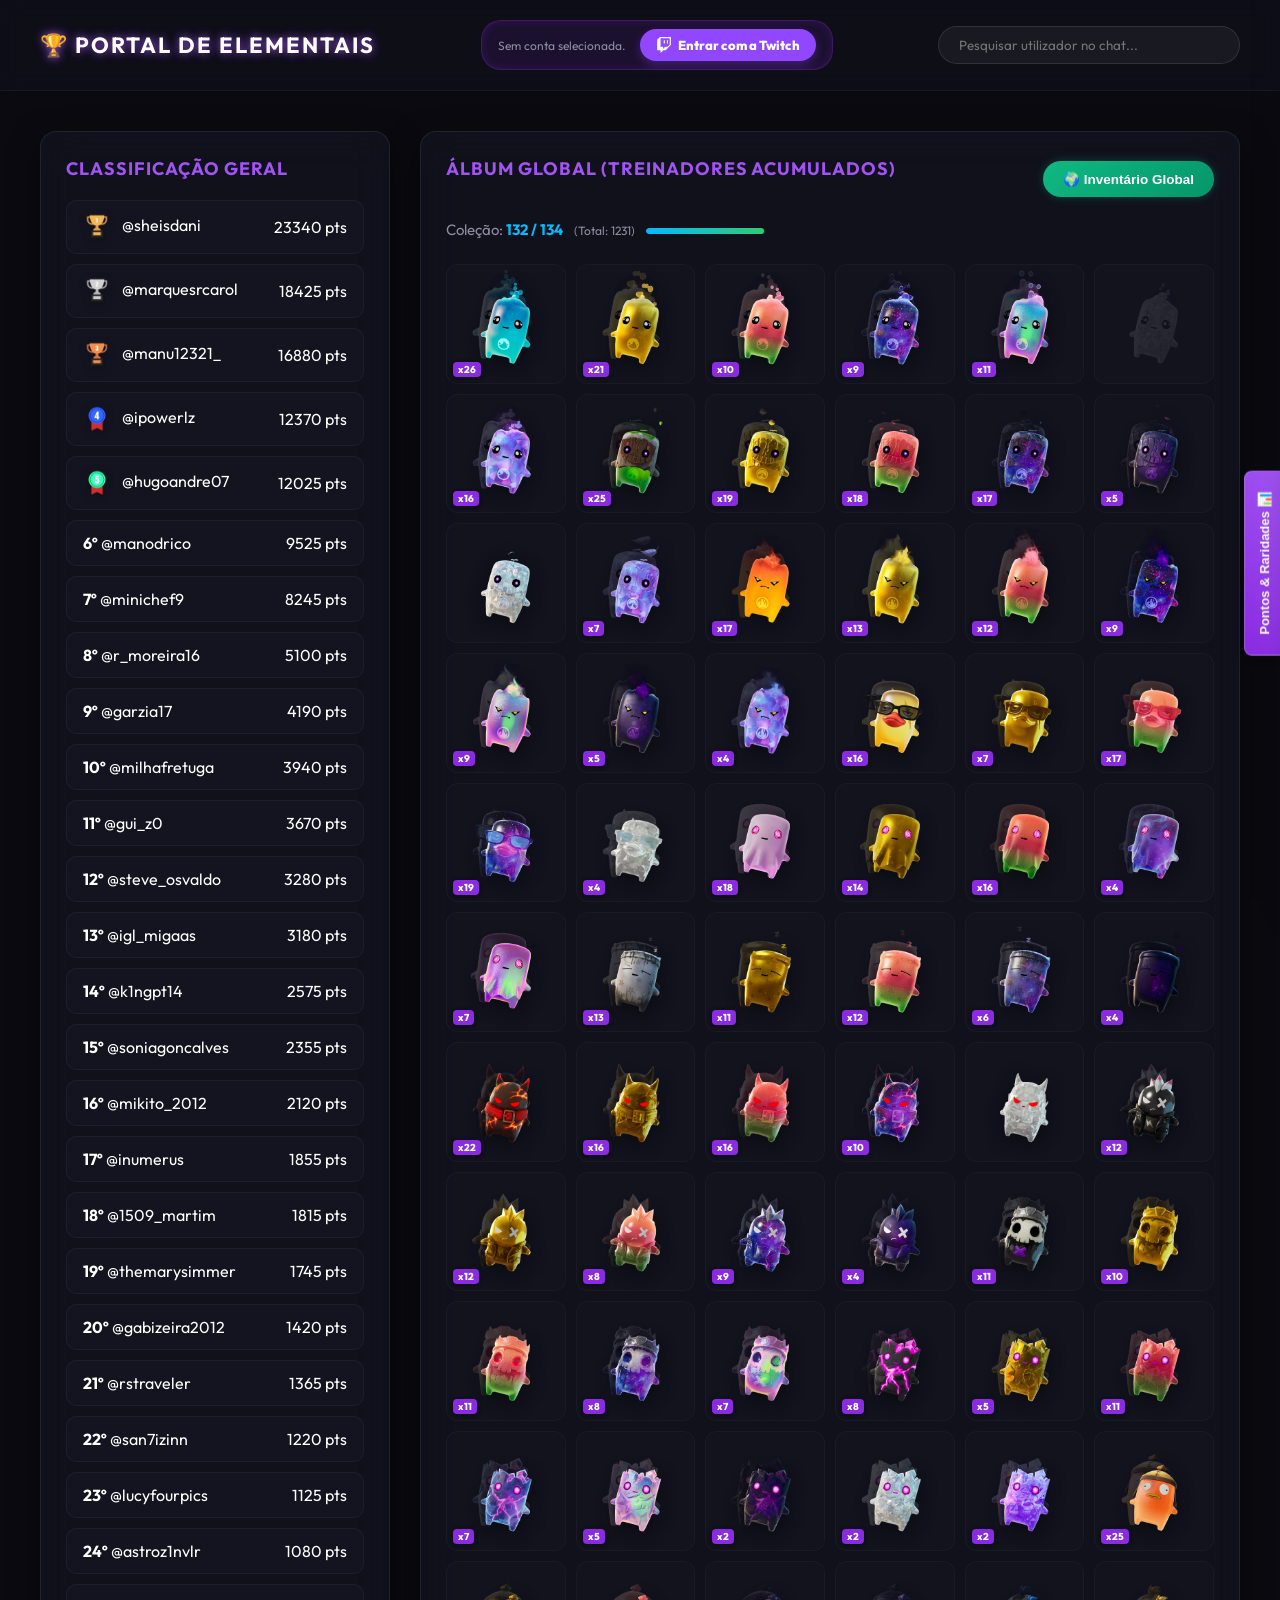
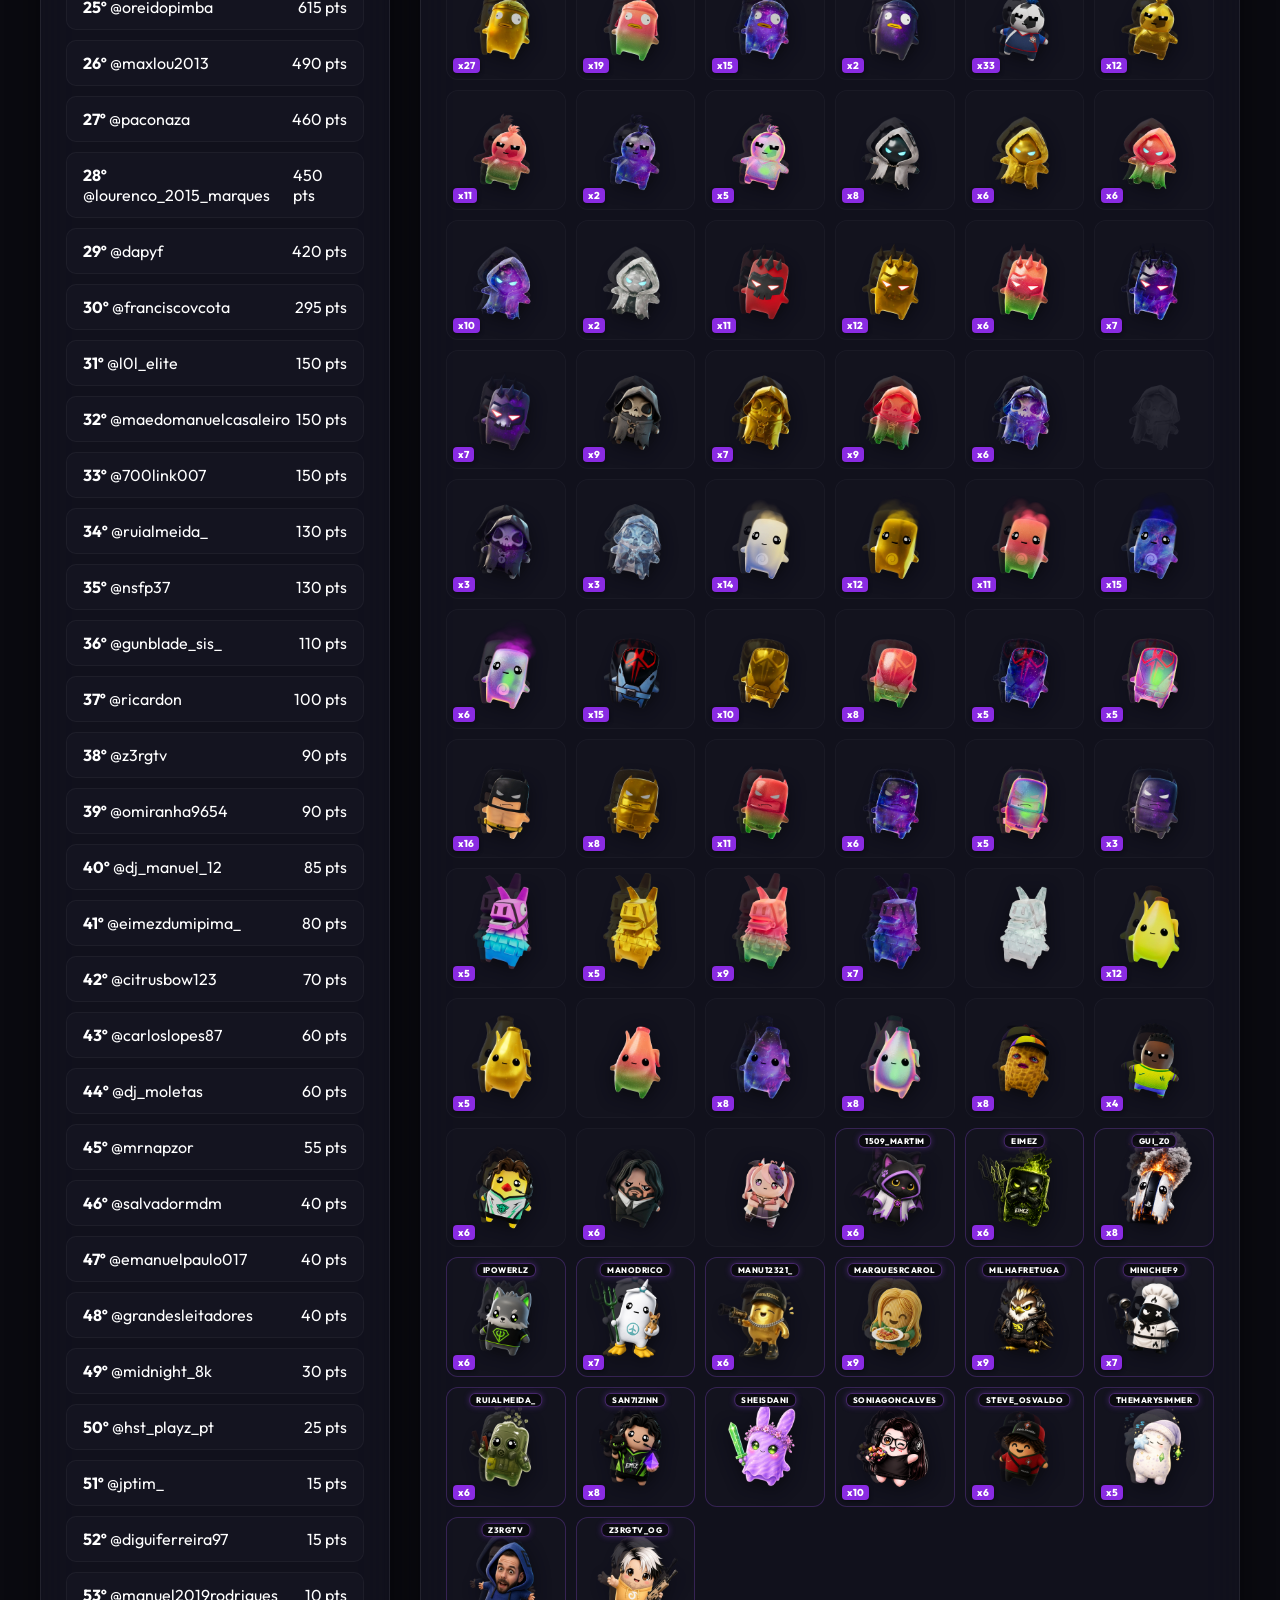
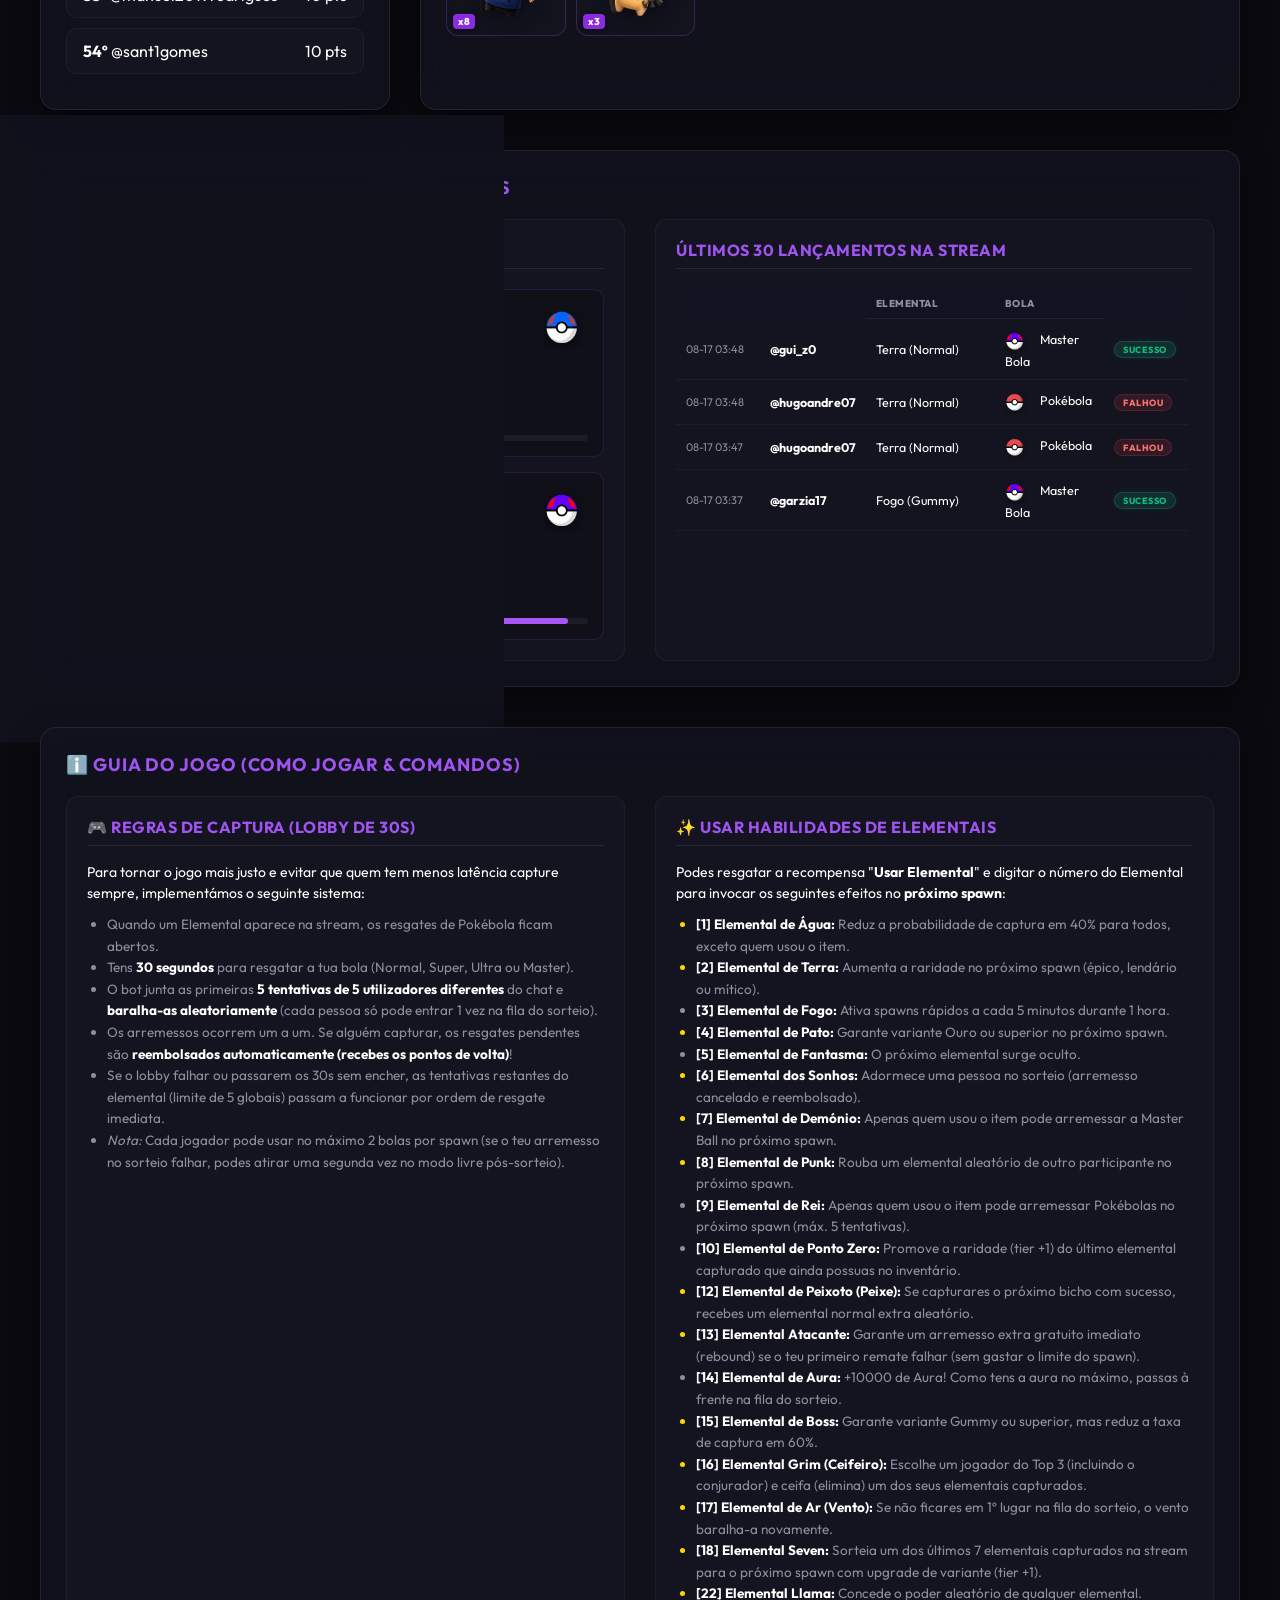
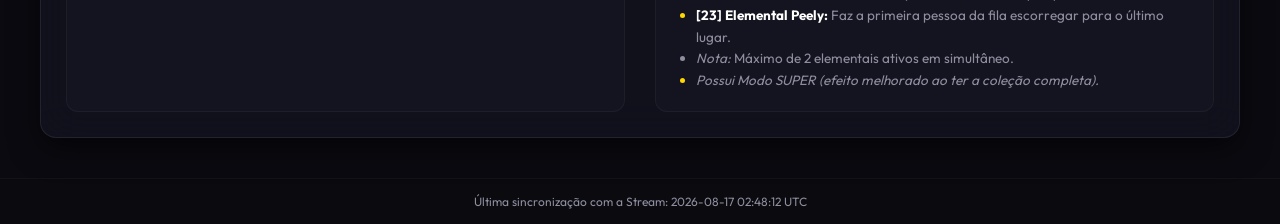
==== commit 091dd164: "Fix index.html - portal site on index.html and overlay on obs.html" ====
--- a/index.html
+++ b/index.html
@@ -3,187 +3,544 @@
 <head>
     <meta charset="UTF-8">
     <meta name="viewport" content="width=device-width, initial-scale=1.0">
-    <title>Elementais na Twitch</title>
-    <link rel="stylesheet" href="style.css">
+    <title>Portal de Elementais - Z3RGtv</title>
+    <link rel="stylesheet" href="site_style.css?v=5.1">
 </head>
 <body>
 
-    <!-- Área principal do Jogo -->
-    <div id="game-container">
-        
-        <!-- Alerta flutuante para mostrar quem está a jogar ou resultados -->
-        <div id="alert-box" class="hidden">
-            <span id="alert-text"></span>
-        </div>
-        
-        <!-- Painel de Efeitos Ativos (Novo) -->
-        <div id="active-effects-container" class="hidden"></div>
-
-        <!-- Área onde o elemental aparece -->
-        <div id="elemental-area">
-            <img id="elemental-img" src="" alt="Elemental" class="hidden">
-
-            <!-- Animação de Vitória de Álbum Completo (Exatamente onde nasce o elemental) -->
-            <div id="victory-area" class="hidden">
-                <div class="victory-sunburst"></div>
-                <div class="victory-halo"></div>
-                <div class="victory-trophy-box">
-                    <div class="victory-crown">👑</div>
-                    <div class="victory-trophy">🏆</div>
-                    <div class="victory-stars">✨</div>
-                </div>
-                <div class="victory-banner">
-                    <div class="victory-tag">👑 CAMPEÃO SUPREMO 👑</div>
-                    <div class="victory-name" id="victory-user">@Username</div>
-                    <div class="victory-sub" id="victory-sub-text">ÁLBUM 100% COMPLETO!</div>
-                </div>
-                <div id="victory-confetti"></div>
-            </div>
-        </div>
-
-        <!-- Animação da bola a ser atirada -->
-        <div id="ball-area">
-            <img id="ball-img" src="" alt="Bola" class="hidden">
-        </div>
-
-        <!-- Boneco Atacante para Chuto (Rebound) -->
-        <img id="striker-overlay-kick" class="hidden" src="Sprites/T_Icon_BR_Creature_Sprite_Soccer_ui_L.webp" alt="Atacante Kick">
-
-        <!-- Área de Troca Visual -->
-        <div id="trade-area" class="hidden">
-            <div class="trade-user" id="trade-user1">Viewer1</div>
-            <div class="trade-card-container">
-                <div class="trade-card" id="trade-card1">
-                    <img id="trade-img1" src="" alt="Bicho 1">
-                </div>
-                <div class="trade-arrow">🔄</div>
-                <div class="trade-card" id="trade-card2">
-                    <img id="trade-img2" src="" alt="Bicho 2">
-                </div>
-            </div>
-            <div class="trade-user" id="trade-user2">Viewer2</div>
-        </div>
-
-        <!-- Área de Sprits -->
-        <div id="sprit-area" class="hidden">
-            <div id="sprit-notification"></div>
-            <div id="sprit-animation-container">
-                <div id="sprit-particles"></div>
-                <img id="sprit-ball" class="hidden" src="" alt="Sprit Ball">
-                <img id="sprit-creature" class="hidden" src="" alt="Sprit Creature">
+    <header>
+        <h1>🏆 PORTAL DE ELEMENTAIS</h1>
+        <div id="my-profile-container" class="my-profile-container">
+            <!-- Injetado pelo JS -->
+        </div>
+        <div class="search-container">
+            <input type="text" id="search-input" placeholder="Pesquisar utilizador no chat...">
+        </div>
+    </header>
+
+    <main class="main-container">
+        <!-- Coluna Esquerda: Ranking -->
+        <section class="ranking-section">
+            <h2>Classificação Geral</h2>
+            <div id="ranking-list" class="ranking-list">
+                <!-- Injetado dinamicamente pelo JS -->
+            </div>
+        </section>
+
+        <!-- Coluna Direita: Álbum de Cartas -->
+        <section class="collection-section">
+            <div class="collection-header-row">
+                <h2 id="view-title">Seleciona um utilizador para ver a coleção</h2>
+                <div class="collection-actions">
+                    <button id="btn-ver-globais" class="btn-global">🌍 Inventário Global</button>
+                    <button id="btn-propor-troca" class="btn hidden">Propor Troca 🔄</button>
+                    <button id="btn-definir-conta" class="btn btn-secondary hidden">Esta é a minha Conta 👤</button>
+                </div>
+            </div>
+            <p id="user-points-panel" class="hidden">
+                <span id="user-points-label-container">Pontuação Total: <span id="user-points-val">0</span> pts <span class="divider">|</span></span> 
+                Coleção: <strong id="user-progress-val" style="color: #00bcff;">0 / 0</strong>
+                <span class="progress-bar-container">
+                    <span id="user-progress-bar" class="progress-bar-fill"></span>
+                </span>
+            </p>
+            
+            <!-- Propostas pendentes para o utilizador atual -->
+            <div id="propostas-pendentes-container" class="propostas-container hidden">
+                <!-- Injetado pelo JS -->
+            </div>
+
+            <div id="site-grid" class="site-grid">
+                <!-- Injetado dinamicamente pelo JS -->
+            </div>
+        </section>
+    </main>
+
+    <!-- Estatísticas & Histórico de Lançamentos -->
+    <section class="stats-section">
+        <h2>📊 Estatísticas e Histórico de Pokébolas</h2>
+        <div class="stats-container">
+            <!-- Painel de Cartões de Bolas -->
+            <div class="stats-card">
+                <h3>Taxa de Sucesso por Bola</h3>
+                <div id="stats-balls-container" class="stats-balls-grid">
+                    <!-- Gerado dinamicamente pelo JS -->
+                </div>
+            </div>
+
+            <!-- Painel de Lançamentos Recentes -->
+            <div class="stats-card">
+                <h3>Últimos 30 Lançamentos na Stream</h3>
+                <div class="stats-feed-wrapper">
+                    <table class="tabela-recentes">
+                        <thead>
+                            <tr>
+                                <th>Data/Hora</th>
+                                <th>Utilizador</th>
+                                <th>Elemental</th>
+                                <th>Bola</th>
+                                <th>Resultado</th>
+                            </tr>
+                        </thead>
+                        <tbody id="stats-recent-feed">
+                            <!-- Gerado dinamicamente pelo JS -->
+                            <tr>
+                                <td colspan="5" style="text-align: center; color: var(--text-muted); padding: 20px;">Nenhum lançamento registado ainda.</td>
+                            </tr>
+                        </tbody>
+                    </table>
+                </div>
+            </div>
+        </div>
+    </section>
+
+    <!-- Guia de Como Jogar & Habilidades -->
+    <section class="instructions-section">
+        <h2>ℹ️ Guia do Jogo (Como Jogar & Comandos)</h2>
+        <div class="instructions-grid">
+            <div class="instruction-card">
+                <h3>🎮 Regras de Captura (Lobby de 30s)</h3>
+                <p>Para tornar o jogo mais justo e evitar que quem tem menos latência capture sempre, implementámos o seguinte sistema:</p>
+                <ul>
+                    <li>Quando um Elemental aparece na stream, os resgates de Pokébola ficam abertos.</li>
+                    <li>Tens <strong>30 segundos</strong> para resgatar a tua bola (Normal, Super, Ultra ou Master).</li>
+                    <li>O bot junta as primeiras <strong>5 tentativas de 5 utilizadores diferentes</strong> do chat e <strong>baralha-as aleatoriamente</strong> (cada pessoa só pode entrar 1 vez na fila do sorteio).</li>
+                    <li>Os arremessos ocorrem um a um. Se alguém capturar, os resgates pendentes são <strong>reembolsados automaticamente (recebes os pontos de volta)</strong>!</li>
+                    <li>Se o lobby falhar ou passarem os 30s sem encher, as tentativas restantes do elemental (limite de 5 globais) passam a funcionar por ordem de resgate imediata.</li>
+                    <li><em>Nota:</em> Cada jogador pode usar no máximo 2 bolas por spawn (se o teu arremesso no sorteio falhar, podes atirar uma segunda vez no modo livre pós-sorteio).</li>
+                </ul>
+            </div>
+            <div class="instruction-card">
+                <h3>✨ Usar Habilidades de Elementais</h3>
+                <p>Podes resgatar a recompensa "<strong>Usar Elemental</strong>" e digitar o número do Elemental para invocar os seguintes efeitos no <strong>próximo spawn</strong>:</p>
+                <ul>
+                    <li class="super-item"><strong id="water-effect-label">[1] Elemental de Água:</strong> Reduz a probabilidade de captura em <span id="water-effect-percentage">40%</span> para todos, exceto quem usou o item.</li>
+                    <li class="super-item"><strong id="earth-effect-label">[2] Elemental de Terra:</strong> Aumenta a raridade no próximo spawn (<span id="earth-effect-text">épico, lendário ou mítico</span>).</li>
+                    <li><strong>[3] Elemental de Fogo:</strong> Ativa spawns rápidos a cada 5 minutos durante 1 hora.</li>
+                    <li class="super-item"><strong id="duck-effect-label">[4] Elemental de Pato:</strong> Garante variante <span id="duck-effect-text">Ouro ou superior</span> no próximo spawn.</li>
+                    <li><strong>[5] Elemental de Fantasma:</strong> O próximo elemental surge oculto.</li>
+                    <li class="super-item"><strong id="sleepy-effect-label">[6] Elemental dos Sonhos:</strong> Adormece <span id="sleepy-effect-text">uma pessoa</span> no sorteio (arremesso cancelado e reembolsado).</li>
+                    <li class="super-item"><strong id="demon-effect-label">[7] Elemental de Demónio:</strong> Apenas quem usou o item pode arremessar a <span id="demon-effect-text">Master Ball</span> no próximo spawn.</li>
+                    <li class="super-item"><strong id="punk-effect-label">[8] Elemental de Punk:</strong> Rouba um elemental aleatório de <span id="punk-effect-text">outro participante</span> no próximo spawn.</li>
+                    <li><strong>[9] Elemental de Rei:</strong> Apenas quem usou o item pode arremessar Pokébolas no próximo spawn (máx. 5 tentativas).</li>
+                    <li><strong>[10] Elemental de Ponto Zero:</strong> Promove a raridade (tier +1) do último elemental capturado que ainda possuas no inventário.</li>
+                    <li class="super-item"><strong id="peixe-effect-label">[12] Elemental de Peixoto (Peixe):</strong> Se capturares o próximo bicho com sucesso, recebes <span id="peixe-effect-text">um elemental normal extra</span> aleatório.</li>
+                    <li class="super-item"><strong id="atacante-effect-label">[13] Elemental Atacante:</strong> Garante um arremesso extra gratuito imediato (<span id="atacante-effect-text">rebound</span>) se o teu primeiro remate falhar (sem gastar o limite do spawn).</li>
+                    <li><strong>[14] Elemental de Aura:</strong> +10000 de Aura! Como tens a aura no máximo, passas à frente na fila do sorteio.</li>
+                    <li class="super-item"><strong id="boss-effect-label">[15] Elemental de Boss:</strong> Garante variante <span id="boss-effect-text">Gummy ou superior</span>, mas reduz a taxa de captura em 60%.</li>
+                    <li class="super-item"><strong id="grim-effect-label">[16] Elemental Grim (Ceifeiro):</strong> Escolhe <span id="grim-effect-text">um jogador do Top 3</span> (incluindo o conjurador) e ceifa (elimina) um dos seus elementais capturados.</li>
+                    <li class="super-item"><strong id="vento-effect-label">[17] Elemental de Ar (Vento):</strong> Se não ficares em 1º lugar na fila do sorteio, o vento <span id="vento-effect-text">baralha-a novamente</span>.</li>
+                    <li class="super-item"><strong id="seven-effect-label">[18] Elemental Seven:</strong> Sorteia um dos últimos 7 elementais capturados na stream para o próximo spawn com <span id="seven-effect-text">upgrade de variante (tier +1)</span>.</li>
+                    <li class="super-item"><strong id="llama-effect-label">[22] Elemental Llama:</strong> Concede o <span id="llama-effect-text">poder aleatório de qualquer elemental</span>.</li>
+                    <li class="super-item"><strong id="peely-effect-label">[23] Elemental Peely:</strong> Faz a <span id="peely-effect-text">primeira pessoa da fila</span> escorregar para o último lugar.</li>
+                    <li><em>Nota:</em> Máximo de 2 elementais ativos em simultâneo.</li>
+                    <li class="super-item"><em>Possui Modo SUPER (efeito melhorado ao ter a coleção completa).</em></li>
+                </ul>
+            </div>
+        </div>
+    </section>
+
+    <footer id="update-timer">
+        A carregar dados da stream...
+        <!-- v1.2 - Seven (18), Llama (22), Peely (23) -->
+    </footer>
+
+    <!-- Modal do Assistente de Proposta de Troca -->
+    <div id="modal-troca" class="modal hidden">
+        <div class="modal-content">
+            <span class="close-modal" id="btn-fechar-modal">&times;</span>
+            <h2>Assistente de Troca 🔄</h2>
+            <p class="modal-desc">Estás a propor uma troca a <strong id="modal-target-username">@jogador</strong>. Seleciona as cartas correspondentes:</p>
+            
+            <div class="troca-wizard-row">
+                <!-- Lado Esquerdo: Eu ofereço -->
+                <div class="wizard-side">
+                    <h3>Eu Ofereço:</h3>
+                    <div id="my-offer-card-selection" class="wizard-grid">
+                        <!-- Minhas cartas disponíveis -->
+                    </div>
+                </div>
+
+                <!-- Seta indicadora -->
+                <div class="wizard-divider">➡️</div>
+
+                <!-- Lado Direito: Ele dá / Seleção de Jogador -->
+                <div class="wizard-side">
+                    <h3 id="wizard-right-title">Eu Quero Receber:</h3>
+                    
+                    <!-- Bloco 1: Seleção de Jogador -->
+                    <div id="modal-player-select-block" style="display: flex; flex-direction: column; flex: 1; min-height: 0;">
+                        <div class="modal-search-box">
+                            <input type="text" id="modal-search-player" placeholder="Pesquisar jogador...">
+                        </div>
+                        <div id="modal-player-list" class="modal-player-list">
+                            <!-- Injetado pelo JS -->
+                        </div>
+                    </div>
+
+                    <!-- Bloco 2: Grelha de Elementais do Jogador Alvo -->
+                    <div id="modal-target-cards-block" class="hidden" style="display: flex; flex-direction: column; flex: 1; min-height: 0;">
+                        <div class="modal-target-header">
+                            <span id="modal-active-target-label">Cartas de @jogador</span>
+                            <button id="btn-modal-mudar-jogador" class="btn btn-secondary btn-sm" style="padding: 3px 8px; font-size: 11px;">Mudar 🔄</button>
+                        </div>
+                        <div id="target-request-card-selection" class="wizard-grid">
+                            <!-- Cartas dele disponíveis -->
+                        </div>
+                    </div>
+                </div>
+            </div>
+
+            <!-- Resumo e Comando Twitch -->
+            <div id="troca-resumo-container" class="troca-resumo hidden">
+                <div class="resumo-visual">
+                    <div class="resumo-item">
+                        <span class="resumo-label">Tu dás:</span>
+                        <div id="resumo-oferecido-img" class="resumo-card-preview"></div>
+                        <span id="resumo-oferecido-nome">Elemental A</span>
+                    </div>
+                    <div class="resumo-vs">🔄</div>
+                    <div class="resumo-item">
+                        <span class="resumo-label">Tu recebes:</span>
+                        <div id="resumo-pedido-img" class="resumo-card-preview"></div>
+                        <span id="resumo-pedido-nome">Elemental B</span>
+                    </div>
+                </div>
+                
+                <div class="twitch-command-box">
+                    <p class="twitch-desc">Copia o comando abaixo, vai ao chat da Twitch e resgata o prémio <strong>"Trocar Elemental"</strong> colando o seguinte texto:</p>
+                    <div class="command-input-row">
+                        <input type="text" id="twitch-command-input" readonly value="">
+                        <button id="btn-copiar-comando" class="btn btn-primary">Copiar 📋</button>
+                    </div>
+                </div>
             </div>
         </div>
     </div>
 
-    <!-- Painel do Grim Reaper (Slot Machine/Roleta e Ceifeiro) -->
-    <div id="grim-panel" class="hidden">
-        <div id="grim-dark-overlay"></div>
-        <div id="grim-container">
-            <h2 id="grim-title">💀 CEIFEIRO LIBERTADO 💀</h2>
-            
-            <!-- Roleta (Slot Machine) -->
-            <div id="grim-slot-machine">
-                <div id="grim-slot-window">
-                    <div id="grim-slot-strip">
-                        <!-- Nomes do Top 3 gerados dinamicamente -->
-                    </div>
-                </div>
-                <div id="grim-slot-indicator"></div>
-            </div>
-
-            <!-- Vítima e Cromo Destruído -->
-            <div id="grim-reveal-area" class="hidden">
-                <div id="grim-victim-name"></div>
-                <div id="grim-card-container">
-                    <div id="grim-target-card">
-                        <img id="grim-target-img" src="" alt="Target Card">
-                        <div id="grim-card-slash" class="hidden"></div>
-                    </div>
-                </div>
-            </div>
-
-            <!-- Ceifeiro Grim -->
-            <img id="grim-reaper-img" class="hidden" src="Sprites/T_Icon_BR_GrimReaper_Default_L.webp" alt="Grim Reaper">
+    <!-- Botão flutuante para a tabela de pontos -->
+    <button id="btn-abrir-sidebar" class="btn-sidebar-toggle">Pontos & Raridades 📊</button>
+
+    <!-- Painel Lateral (Sidebar) Retrátil -->
+    <div id="sidebar-pontos" class="sidebar-panel">
+        <div class="sidebar-header">
+            <h3>Pontos & Raridades 📊</h3>
+            <button id="btn-fechar-sidebar" class="close-sidebar">&times;</button>
+        </div>
+        <div class="sidebar-body">
+            <p class="sidebar-info">Lista oficial de pontos atribuídos por captura de cada espécie e variante (Variantes <b>Quack - Qk.</b> são desbloqueadas por marcos de 20, 40, 75 e 100 capturas):</p>
+            <table class="tabela-pontos-calc">
+                <thead>
+                    <tr>
+                        <th>Espécie</th>
+                        <th>Raridade</th>
+                        <th>N.</th>
+                        <th>Go.</th>
+                        <th>Gu.</th>
+                        <th>Ga.</th>
+                        <th>Ho.</th>
+                        <th>Cu.</th>
+                        <th>Ge.</th>
+                        <th>Qk.</th>
+                    </tr>
+                </thead>
+                <tbody>
+                    <!-- RAROS -->
+                    <tr class="rarity-raro">
+                        <td>💧 Água</td>
+                        <td class="badge-raro">Raro</td>
+                        <td class="col-normal">10</td>
+                        <td class="col-gold">30</td>
+                        <td class="col-gummy">60</td>
+                        <td class="col-galaxy">150</td>
+                        <td class="col-holo">250</td>
+                        <td style="opacity: 0.4;">-</td>
+                        <td class="col-gem" style="color: #00e5ff; font-weight: bold;">350</td>
+                        <td class="col-quack" style="color: #ffe600; font-weight: bold;">300</td>
+                    </tr>
+                    <tr class="rarity-raro">
+                        <td>🪨 Terra</td>
+                        <td class="badge-raro">Raro</td>
+                        <td class="col-normal">10</td>
+                        <td class="col-gold">30</td>
+                        <td class="col-gummy">60</td>
+                        <td class="col-galaxy">150</td>
+                        <td style="opacity: 0.4;">-</td>
+                        <td class="col-cube">250</td>
+                        <td class="col-gem" style="color: #00e5ff; font-weight: bold;">350</td>
+                        <td class="col-quack" style="color: #ffe600; font-weight: bold;">300</td>
+                    </tr>
+                    <tr class="rarity-raro">
+                        <td>🔥 Fogo</td>
+                        <td class="badge-raro">Raro</td>
+                        <td class="col-normal">10</td>
+                        <td class="col-gold">30</td>
+                        <td class="col-gummy">60</td>
+                        <td class="col-galaxy">150</td>
+                        <td class="col-holo">250</td>
+                        <td class="col-cube">250</td>
+                        <td style="opacity: 0.4;">-</td>
+                        <td class="col-quack" style="color: #ffe600; font-weight: bold;">300</td>
+                    </tr>
+                    <tr class="rarity-raro">
+                        <td>🐟 Peixoto</td>
+                        <td class="badge-raro">Raro</td>
+                        <td class="col-normal">10</td>
+                        <td class="col-gold">30</td>
+                        <td class="col-gummy">60</td>
+                        <td class="col-galaxy">150</td>
+                        <td style="opacity: 0.4;">-</td>
+                        <td class="col-cube">250</td>
+                        <td style="opacity: 0.4;">-</td>
+                        <td style="opacity: 0.4;">-</td>
+                    </tr>
+                    <tr class="rarity-raro">
+                        <td>🌪️ Ar</td>
+                        <td class="badge-raro">Raro</td>
+                        <td class="col-normal">10</td>
+                        <td class="col-gold">30</td>
+                        <td class="col-gummy">60</td>
+                        <td class="col-galaxy">150</td>
+                        <td class="col-holo">250</td>
+                        <td style="opacity: 0.4;">-</td>
+                        <td style="opacity: 0.4;">-</td>
+                        <td style="opacity: 0.4;">-</td>
+                    </tr>
+
+                    <!-- ÉPICOS -->
+                    <tr class="rarity-epico">
+                        <td>🦆 Pato</td>
+                        <td class="badge-epico">Épico</td>
+                        <td class="col-normal">15</td>
+                        <td class="col-gold">40</td>
+                        <td class="col-gummy">90</td>
+                        <td class="col-galaxy">200</td>
+                        <td style="opacity: 0.4;">-</td>
+                        <td style="opacity: 0.4;">-</td>
+                        <td class="col-gem" style="color: #00e5ff; font-weight: bold;">450</td>
+                        <td style="opacity: 0.4;">-</td>
+                    </tr>
+                    <tr class="rarity-epico">
+                        <td>👻 Fantasma</td>
+                        <td class="badge-epico">Épico</td>
+                        <td class="col-normal">15</td>
+                        <td class="col-gold">40</td>
+                        <td class="col-gummy">90</td>
+                        <td class="col-galaxy">200</td>
+                        <td class="col-holo">350</td>
+                        <td style="opacity: 0.4;">-</td>
+                        <td style="opacity: 0.4;">-</td>
+                        <td style="opacity: 0.4;">-</td>
+                    </tr>
+                    <tr class="rarity-epico">
+                        <td>😈 Demónio</td>
+                        <td class="badge-epico">Épico</td>
+                        <td class="col-normal">15</td>
+                        <td class="col-gold">40</td>
+                        <td class="col-gummy">90</td>
+                        <td class="col-galaxy">200</td>
+                        <td style="opacity: 0.4;">-</td>
+                        <td style="opacity: 0.4;">-</td>
+                        <td class="col-gem" style="color: #00e5ff; font-weight: bold;">450</td>
+                        <td style="opacity: 0.4;">-</td>
+                    </tr>
+                    <tr class="rarity-epico">
+                        <td>👑 Rei</td>
+                        <td class="badge-epico">Épico</td>
+                        <td class="col-normal">15</td>
+                        <td class="col-gold">40</td>
+                        <td class="col-gummy">90</td>
+                        <td class="col-galaxy">200</td>
+                        <td class="col-holo">350</td>
+                        <td style="opacity: 0.4;">-</td>
+                        <td style="opacity: 0.4;">-</td>
+                        <td style="opacity: 0.4;">-</td>
+                    </tr>
+                    <tr class="rarity-epico">
+                        <td>⚽ Atacante</td>
+                        <td class="badge-epico">Épico</td>
+                        <td class="col-normal">15</td>
+                        <td class="col-gold">40</td>
+                        <td class="col-gummy">90</td>
+                        <td class="col-galaxy">200</td>
+                        <td class="col-holo">350</td>
+                        <td style="opacity: 0.4;">-</td>
+                        <td style="opacity: 0.4;">-</td>
+                        <td style="opacity: 0.4;">-</td>
+                    </tr>
+                    <tr class="rarity-epico">
+                        <td>✨ Aura</td>
+                        <td class="badge-epico">Épico</td>
+                        <td class="col-normal">15</td>
+                        <td class="col-gold">40</td>
+                        <td class="col-gummy">90</td>
+                        <td class="col-galaxy">200</td>
+                        <td style="opacity: 0.4;">-</td>
+                        <td style="opacity: 0.4;">-</td>
+                        <td class="col-gem" style="color: #00e5ff; font-weight: bold;">450</td>
+                        <td style="opacity: 0.4;">-</td>
+                    </tr>
+
+                    <!-- LENDÁRIOS -->
+                    <tr class="rarity-lendario">
+                        <td>💤 Dos Sonhos</td>
+                        <td class="badge-lendario">Lendário</td>
+                        <td class="col-normal">30</td>
+                        <td class="col-gold">75</td>
+                        <td class="col-gummy">150</td>
+                        <td class="col-galaxy">300</td>
+                        <td style="opacity: 0.4;">-</td>
+                        <td class="col-cube">500</td>
+                        <td style="opacity: 0.4;">-</td>
+                        <td style="opacity: 0.4;">-</td>
+                    </tr>
+                    <tr class="rarity-lendario">
+                        <td>🎸 Punk</td>
+                        <td class="badge-lendario">Lendário</td>
+                        <td class="col-normal">30</td>
+                        <td class="col-gold">75</td>
+                        <td class="col-gummy">150</td>
+                        <td class="col-galaxy">300</td>
+                        <td style="opacity: 0.4;">-</td>
+                        <td class="col-cube">500</td>
+                        <td style="opacity: 0.4;">-</td>
+                        <td style="opacity: 0.4;">-</td>
+                    </tr>
+                    <tr class="rarity-lendario">
+                        <td>👑 Boss</td>
+                        <td class="badge-lendario">Lendário</td>
+                        <td class="col-normal">30</td>
+                        <td class="col-gold">75</td>
+                        <td class="col-gummy">150</td>
+                        <td class="col-galaxy">300</td>
+                        <td style="opacity: 0.4;">-</td>
+                        <td class="col-cube">500</td>
+                        <td style="opacity: 0.4;">-</td>
+                        <td style="opacity: 0.4;">-</td>
+                    </tr>
+                    <tr class="rarity-lendario">
+                        <td>⚡ Seven</td>
+                        <td class="badge-lendario">Lendário</td>
+                        <td class="col-normal">30</td>
+                        <td class="col-gold">75</td>
+                        <td class="col-gummy">150</td>
+                        <td class="col-galaxy">300</td>
+                        <td class="col-holo">500</td>
+                        <td style="opacity: 0.4;">-</td>
+                        <td style="opacity: 0.4;">-</td>
+                        <td style="opacity: 0.4;">-</td>
+                    </tr>
+                    <tr class="rarity-lendario">
+                        <td>🦙 Llama</td>
+                        <td class="badge-lendario">Lendário</td>
+                        <td class="col-normal">30</td>
+                        <td class="col-gold">75</td>
+                        <td class="col-gummy">150</td>
+                        <td class="col-galaxy">300</td>
+                        <td style="opacity: 0.4;">-</td>
+                        <td style="opacity: 0.4;">-</td>
+                        <td class="col-gem" style="color: #00e5ff; font-weight: bold;">650</td>
+                        <td style="opacity: 0.4;">-</td>
+                    </tr>
+                    <tr class="rarity-lendario">
+                        <td>🍌 Peely</td>
+                        <td class="badge-lendario">Lendário</td>
+                        <td class="col-normal">30</td>
+                        <td class="col-gold">75</td>
+                        <td class="col-gummy">150</td>
+                        <td class="col-galaxy">300</td>
+                        <td class="col-holo">500</td>
+                        <td style="opacity: 0.4;">-</td>
+                        <td style="opacity: 0.4;">-</td>
+                        <td style="opacity: 0.4;">-</td>
+                    </tr>
+
+                    <!-- MÍTICOS -->
+                    <tr class="rarity-mitico">
+                        <td>🌌 Ponto Zero</td>
+                        <td class="badge-mitico">Mítico</td>
+                        <td class="col-normal">50</td>
+                        <td class="col-gold">120</td>
+                        <td class="col-gummy">250</td>
+                        <td class="col-galaxy">500</td>
+                        <td class="col-holo">800</td>
+                        <td class="col-cube">800</td>
+                        <td class="col-gem" style="color: #00e5ff; font-weight: bold;">850</td>
+                        <td class="col-quack" style="color: #ffe600; font-weight: bold;">900</td>
+                    </tr>
+                    <tr class="rarity-mitico">
+                        <td>💀 Grim</td>
+                        <td class="badge-mitico">Mítico</td>
+                        <td class="col-normal">50</td>
+                        <td class="col-gold">120</td>
+                        <td class="col-gummy">250</td>
+                        <td class="col-galaxy">500</td>
+                        <td class="col-holo">800</td>
+                        <td class="col-cube">800</td>
+                        <td class="col-gem" style="color: #00e5ff; font-weight: bold;">850</td>
+                        <td style="opacity: 0.4;">-</td>
+                    </tr>
+                    <tr class="rarity-mitico">
+                        <td>🦇 Batman</td>
+                        <td class="badge-mitico">Mítico</td>
+                        <td class="col-normal">50</td>
+                        <td class="col-gold">120</td>
+                        <td class="col-gummy">250</td>
+                        <td class="col-galaxy">500</td>
+                        <td class="col-holo">800</td>
+                        <td class="col-cube">800</td>
+                        <td style="opacity: 0.4;">-</td>
+                        <td style="opacity: 0.4;">-</td>
+                    </tr>
+
+                    <!-- ESPECIAIS (FIXO) -->
+                    <tr class="rarity-especial">
+                        <td>🥜 BurntPeanut</td>
+                        <td class="badge-mitico">Especial</td>
+                        <td colspan="8" style="text-align: center; font-weight: bold; color: #a154f2;">100 pts (Fixo)</td>
+                    </tr>
+                    <tr class="rarity-especial">
+                        <td>⚽ Vini JR</td>
+                        <td class="badge-mitico">Especial</td>
+                        <td colspan="8" style="text-align: center; font-weight: bold; color: #a154f2;">100 pts (Fixo)</td>
+                    </tr>
+                    <tr class="rarity-especial">
+                        <td>🍕 Pollo</td>
+                        <td class="badge-mitico">Especial</td>
+                        <td colspan="8" style="text-align: center; font-weight: bold; color: #a154f2;">100 pts (Fixo)</td>
+                    </tr>
+                    <tr class="rarity-especial">
+                        <td>🕶️ John Wick</td>
+                        <td class="badge-mitico">Especial</td>
+                        <td colspan="8" style="text-align: center; font-weight: bold; color: #a154f2;">100 pts (Fixo)</td>
+                    </tr>
+                    <tr class="rarity-especial">
+                        <td>🐭 Ironmouse</td>
+                        <td class="badge-mitico">Especial</td>
+                        <td colspan="8" style="text-align: center; font-weight: bold; color: #a154f2;">100 pts (Fixo)</td>
+                    </tr>
+                    <tr class="rarity-especial">
+                        <td>👥 Viewers (Users)</td>
+                        <td class="badge-mitico">Especial</td>
+                        <td colspan="8" style="text-align: center; font-weight: bold; color: #a154f2;">100 pts (Fixo)</td>
+                    </tr>
+                </tbody>
+            </table>
         </div>
     </div>
 
-    <!-- Painel de Pesca Extra (Peixoto) -->
-    <div id="fishing-panel" class="hidden">
-        <div id="fishing-dark-overlay"></div>
-        <div id="fishing-container">
-            <h2 id="fishing-title">🎣 PESCA EXTRA 🎣</h2>
-            <div id="fishing-user-msg"></div>
-            
-            <div id="fishing-line-container">
-                <!-- A linha e o anzol que descem -->
-                <div id="fishing-line"></div>
-                <div id="fishing-hook">🪝</div>
-            </div>
-
-            <!-- Carta pescada presa ao anzol -->
-            <div id="fishing-card-holder" class="hidden">
-                <div id="fishing-card">
-                    <img id="fishing-card-img" src="" alt="Fish Card">
-                </div>
-            </div>
-            
-            <!-- Partículas de água/bolhas -->
-            <div id="fishing-particles"></div>
+    <!-- Modal de Possuidores (Quem tem esta carta) -->
+    <div id="modal-owners" class="modal hidden">
+        <div class="modal-content" style="max-width: 400px;">
+            <span class="close-modal" id="btn-fechar-modal-owners">&times;</span>
+            <h3 id="modal-owners-title" style="color: #a154f2; margin-top: 0; font-size: 16px;">Treinadores que possuem</h3>
+            <p class="modal-desc" style="margin-bottom: 12px; font-size: 11.5px;">Lista de todos os jogadores com esta carta no inventário:</p>
+            <div id="modal-owners-list" style="max-height: 300px; overflow-y: auto; margin-top: 10px; display: flex; flex-direction: column; gap: 8px;">
+                <!-- Preenchido via JS -->
+            </div>
         </div>
     </div>
 
-    <!-- Painel de Milestone Quack (Recompensa de Capturas - Fundo 100% Transparente) -->
-    <div id="quack-panel" class="hidden">
-        <div id="quack-container">
-            <h2 id="quack-title">🦆 RECOMPENSA QUACK 🦆</h2>
-            <div id="quack-badge">MILESTONE <span id="quack-req-num">100</span> CAPTURAS!</div>
-            <div id="quack-card-holder">
-                <div id="quack-card">
-                    <img id="quack-card-img" src="" alt="Quack Card">
-                </div>
-            </div>
-            <div id="quack-user-msg"></div>
-            <div id="quack-particles"></div>
-        </div>
-    </div>
-
-    <!-- Painel de Coleção (!coleção) -->
-    <div id="collection-panel" class="hidden">
-        <h2 id="collection-title">Coleção de Utilizador</h2>
-        <div id="collection-grid">
-            <!-- As imagens dos elementais capturados vão aparecer aqui -->
-        </div>
-        <div id="collection-dots"></div>
-    </div>
-
-    <!-- Painel de Testes (Debug) -->
-    <div id="debug-panel">
-        <h3>Painel de Testes</h3>
-        <div class="debug-buttons">
-            <button onclick="testarComando('VITORIA;sheisdani;134;1')">👑 Testar Vitória 100%</button>
-            <button onclick="testarComando('GRIM;Z3RG;Pedro;1_1;Pedro,Z3RG,Manu')">💀 Testar Grim Reaper</button>
-            <button onclick="testarComando('PESCA;Z3RG;12_1')">🎣 Testar Pesca Extra</button>
-            <button onclick="testarComando('QUACK;Z3RG;10_8;100')">🦆 Testar Quack 100 Capturas</button>
-            <button onclick="testarComando('QUACK;Z3RG;1_8;20')">🦆 Testar Quack 20 Capturas</button>
-            <button onclick="testarComando('TROCA;Z3RG;Pedro;T_Icon_BR_Creature_Sprite_BurntPeanut_ui_L.webp;T_Icon_BR_Creature_Sprite_Water_Gold_ui_L.webp')">🔄 Testar Troca</button>
-            
-            <button onclick="testarComando('SPRIT;1;Z3RG')">💧 Sprit Água</button>
-            <button onclick="testarComando('SPRIT;2;Z3RG')">🪨 Sprit Terra</button>
-            <button onclick="testarComando('SPRIT;3;Z3RG')">🔥 Sprit Fogo</button>
-            <button onclick="testarComando('SPRIT;15;Z3RG')">👑 Sprit Boss</button>
-            
-            <button onclick="testarComando('SPAWN;T_Icon_BR_Creature_Sprite_BurntPeanut_ui_L.webp;BurntPeanut')">Spawn BurntPeanut</button>
-            <button onclick="testarComando('ATIRAR;Z3RG;master')">Atirar Master</button>
-            <button onclick="testarComando('SUCESSO;Z3RG')">Sucesso</button>
-            <button onclick="testarComando('FALHA;Z3RG')">Falha</button>
-            <button onclick="testarComando('FUGIU;BurntPeanut')">Fugir</button>
-            <button onclick="testarComando('COLECAO;Z3RG;1_1:1,1_3:2,2_1:1,2_2:2,10_3:1,11_1:1')">Coleção</button>
-            <button onclick="testarComando('LIMPAR')">Limpar Tudo</button>
-            <button onclick="toggleDebug()">Ocultar Painel</button>
-        </div>
-    </div>
-
-    <script src="users_list.js"></script>
-    <script src="script.js"></script>
+    <script src="site.js?v=6.5"></script>
 </body>
 </html>
--- a/site_style.css
+++ b/site_style.css
@@ -0,0 +1,1799 @@
+@import url('https://fonts.googleapis.com/css2?family=Outfit:wght=600;800&display=swap');
+
+:root {
+    --bg-dark: #0a0a10;
+    --panel-dark: rgba(20, 20, 35, 0.7);
+    --primary: #8a2be2;
+    --accent: #a154f2;
+    --text-muted: #8e8ea0;
+}
+
+.instruction-card li.super-item::marker {
+    color: #ffd700;
+}
+
+body {
+    margin: 0;
+    padding: 0;
+    background-color: var(--bg-dark);
+    color: #fff;
+    font-family: 'Outfit', sans-serif;
+    display: flex;
+    flex-direction: column;
+    min-height: 100vh;
+}
+
+header {
+    display: flex;
+    justify-content: space-between;
+    align-items: center;
+    padding: 20px 40px;
+    background: rgba(15, 15, 25, 0.8);
+    border-bottom: 1px solid rgba(255,255,255,0.05);
+    backdrop-filter: blur(10px);
+}
+
+h1 {
+    font-size: 22px;
+    letter-spacing: 2px;
+    margin: 0;
+    text-shadow: 0 0 10px var(--accent);
+}
+
+.search-container input {
+    background: rgba(255,255,255,0.05);
+    border: 1px solid rgba(255,255,255,0.1);
+    padding: 10px 20px;
+    border-radius: 30px;
+    color: white;
+    font-family: inherit;
+    width: 260px;
+    transition: all 0.3s ease;
+}
+
+.search-container input:focus {
+    outline: none;
+    border-color: var(--primary);
+    box-shadow: 0 0 15px rgba(138, 43, 226, 0.3);
+    background: rgba(255,255,255,0.08);
+}
+
+.main-container {
+    display: grid;
+    grid-template-columns: 350px 1fr;
+    gap: 30px;
+    padding: 40px;
+    flex: 1;
+}
+
+.ranking-section, .collection-section {
+    background: var(--panel-dark);
+    border: 1px solid rgba(255,255,255,0.08);
+    border-radius: 16px;
+    padding: 25px;
+    backdrop-filter: blur(20px);
+    box-shadow: 0 10px 30px rgba(0,0,0,0.5);
+}
+
+h2 {
+    font-size: 18px;
+    text-transform: uppercase;
+    letter-spacing: 1px;
+    margin-top: 0;
+    margin-bottom: 20px;
+    color: var(--accent);
+}
+
+.ranking-list {
+    display: flex;
+    flex-direction: column;
+}
+
+.ranking-item {
+    display: flex;
+    justify-content: space-between;
+    align-items: center;
+    padding: 12px 16px;
+    background: rgba(255,255,255,0.02);
+    border: 1px solid rgba(255,255,255,0.04);
+    border-radius: 10px;
+    margin-bottom: 10px;
+    cursor: pointer;
+    transition: all 0.2s ease;
+}
+
+.ranking-item:hover, .ranking-item.active {
+    background: rgba(138, 43, 226, 0.15);
+    border-color: var(--primary);
+    transform: translateX(5px);
+}
+
+.ranking-item.my-account {
+    border-color: rgba(241, 196, 15, 0.45);
+    background: rgba(241, 196, 15, 0.05);
+    box-shadow: 0 0 10px rgba(241, 196, 15, 0.12), inset 0 0 8px rgba(241, 196, 15, 0.03);
+}
+
+.ranking-item.my-account:hover, .ranking-item.my-account.active {
+    background: rgba(241, 196, 15, 0.12);
+    box-shadow: 0 0 15px rgba(241, 196, 15, 0.25), inset 0 0 10px rgba(241, 196, 15, 0.08);
+}
+
+.my-account-badge {
+    background: linear-gradient(135deg, #f1c40f, #d35400);
+    color: #111111;
+    font-size: 10px;
+    font-weight: 800;
+    padding: 2px 6px;
+    border-radius: 12px;
+    margin-left: 6px;
+    display: inline-block;
+    vertical-align: middle;
+    text-transform: uppercase;
+    box-shadow: 0 0 6px rgba(241, 196, 15, 0.4);
+    letter-spacing: 0.5px;
+}
+
+.rank-badge-img {
+    height: 28px;
+    width: auto;
+    max-width: 32px;
+    object-fit: contain;
+    vertical-align: middle;
+    margin-right: 8px;
+    filter: drop-shadow(0 2px 4px rgba(0,0,0,0.3));
+}
+
+#user-points-panel {
+    font-size: 15px;
+    color: var(--text-muted);
+    margin-bottom: 25px;
+}
+
+#user-points-val {
+    color: #fff;
+    font-weight: 800;
+}
+
+.site-grid {
+    display: grid;
+    grid-template-columns: repeat(auto-fill, minmax(110px, 1fr));
+    gap: 10px;
+}
+
+.grid-item {
+    position: relative;
+    aspect-ratio: 1;
+    background: rgba(255,255,255,0.01);
+    border-radius: 12px;
+    display: flex;
+    justify-content: center;
+    align-items: center;
+    padding: 10px;
+    border: 1px solid rgba(255,255,255,0.03);
+    transition: transform 0.2s cubic-bezier(0.175, 0.885, 0.32, 1.275), border-color 0.2s, box-shadow 0.2s;
+    cursor: pointer;
+}
+
+.grid-item:hover {
+    transform: scale(1.08);
+    box-shadow: 0 0 15px var(--accent);
+    z-index: 5;
+}
+
+.grid-item.selected {
+    transform: scale(1.12);
+    border-color: #00ffcc !important;
+    box-shadow: 0 0 20px #00ffcc;
+    z-index: 10;
+}
+
+.grid-item img {
+    max-width: 90%;
+    max-height: 90%;
+    filter: drop-shadow(0 4px 8px rgba(0,0,0,0.5));
+}
+
+.grid-item.not-owned img {
+    filter: grayscale(1) opacity(0.12);
+}
+
+.grid-item.stacked img.card-back {
+    position: absolute;
+    transform: translate(-6px, -6px) rotate(-6deg) scale(0.95);
+    opacity: 0.4;
+    filter: brightness(0.6) grayscale(0.3);
+}
+
+.grid-item .qty-badge {
+    position: absolute;
+    bottom: 6px;
+    left: 6px;
+    background: var(--primary);
+    color: white;
+    font-size: 10px;
+    font-weight: 800;
+    padding: 1px 5px;
+    border-radius: 4px;
+    box-shadow: 0 1px 4px rgba(0,0,0,0.6);
+}
+
+.grid-item.user-slot {
+    border-color: rgba(161, 84, 242, 0.25);
+}
+
+.grid-item.creator-glow {
+    border-color: #ff9900 !important;
+    box-shadow: 0 0 10px rgba(255, 153, 0, 0.5), inset 0 0 8px rgba(255, 153, 0, 0.15);
+    animation: creatorGlowPulse 2.5s infinite ease-in-out;
+}
+
+@keyframes creatorGlowPulse {
+    0% {
+        box-shadow: 0 0 8px rgba(255, 153, 0, 0.4), inset 0 0 5px rgba(255, 153, 0, 0.1);
+        border-color: #ff9900 !important;
+    }
+    50% {
+        box-shadow: 0 0 18px rgba(255, 153, 0, 0.8), inset 0 0 12px rgba(255, 153, 0, 0.3);
+        border-color: #ffbb00 !important;
+    }
+    100% {
+        box-shadow: 0 0 8px rgba(255, 153, 0, 0.4), inset 0 0 5px rgba(255, 153, 0, 0.1);
+        border-color: #ff9900 !important;
+    }
+}
+
+.user-name-tag {
+    position: absolute;
+    top: 5px;
+    left: 50%;
+    transform: translateX(-50%);
+    font-size: 8px;
+    font-weight: 800;
+    color: #fff;
+    background: rgba(10, 10, 15, 0.85);
+    padding: 1px 6px;
+    border-radius: 6px;
+    border: 1px solid rgba(161, 84, 242, 0.4);
+    box-shadow: 0 0 6px rgba(161, 84, 242, 0.3);
+    max-width: 80%;
+    overflow: hidden;
+    text-overflow: ellipsis;
+    white-space: nowrap;
+    text-transform: uppercase;
+    letter-spacing: 0.5px;
+}
+
+footer {
+    text-align: center;
+    padding: 15px;
+    font-size: 12px;
+    color: var(--text-muted);
+    background: rgba(10,10,15,0.9);
+    border-top: 1px solid rgba(255,255,255,0.03);
+}
+
+/* =========================================================================
+   📱 NOVO CIRCUITO MOBILE: TOP 5 VERTICAL & GRIFE DE ELEMENTOS (4 COLUNAS)
+   ========================================================================= */
+@media (max-width: 850px) {
+    header {
+        flex-direction: column;
+        gap: 15px;
+        padding: 20px;
+        text-align: center;
+    }
+
+    .search-container {
+        width: 100%;
+    }
+
+    .search-container input {
+        width: 100%;
+        box-sizing: border-box;
+    }
+
+    .main-container {
+        grid-template-columns: 1fr; /* Transforma as duas colunas em linhas verticais */
+        gap: 25px;
+        padding: 15px;
+    }
+
+    .ranking-section {
+        padding: 15px;
+    }
+
+    /* Força a lista a manter-se estritamente vertical */
+    .ranking-list {
+        flex-direction: column;
+        gap: 0;
+        overflow-x: visible;
+    }
+
+    /* TRANCA DO TOP 5: Esconde automaticamente qualquer linha a partir do 6º lugar */
+    .ranking-list .ranking-item:nth-child(n+6) {
+        display: none !important;
+    }
+
+    .ranking-item {
+        padding: 12px 16px;
+        font-size: 15px;
+        margin-bottom: 8px;
+    }
+    
+    .ranking-item:hover, .ranking-item.active {
+        transform: translateX(0);
+        background: rgba(138, 43, 226, 0.2);
+    }
+
+    .collection-section {
+        padding: 15px;
+    }
+
+    /* MATRIZ DE ELEMENTOS: Fixa exatamente 4 colunas no ecrã do telemóvel.
+       Como cada bicho tem 4 variantes, cada família ganha uma linha horizontal perfeita! */
+    .site-grid {
+        grid-template-columns: repeat(4, 1fr) !important;
+        gap: 6px;
+    }
+
+    .grid-item {
+        padding: 4px;
+        border-radius: 6px;
+    }
+
+    .grid-item img {
+        max-width: 95%;
+        max-height: 95%;
+    }
+
+    .grid-item .qty-badge {
+        font-size: 8px;
+        bottom: 3px;
+        left: 3px;
+        padding: 0px 3px;
+    }
+
+    .grid-item.stacked img.card-back {
+        transform: translate(-3px, -3px) rotate(-4deg) scale(0.95);
+    }
+}
+
+/* =========================================================================
+   ℹ️ ESTILOS DA SECÇÃO DE INSTRUÇÕES (GLASSMORPHISM PREMIUM)
+   ========================================================================= */
+.instructions-section {
+    background: var(--panel-dark);
+    border: 1px solid rgba(255,255,255,0.08);
+    border-radius: 16px;
+    padding: 25px;
+    backdrop-filter: blur(20px);
+    box-shadow: 0 10px 30px rgba(0,0,0,0.5);
+    margin: 0 40px 40px 40px;
+}
+
+.instructions-grid {
+    display: grid;
+    grid-template-columns: 1fr 1fr;
+    gap: 30px;
+}
+
+.instruction-card {
+    background: rgba(255,255,255,0.02);
+    border: 1px solid rgba(255,255,255,0.04);
+    border-radius: 12px;
+    padding: 20px;
+}
+
+.instruction-card h3 {
+    margin-top: 0;
+    font-size: 16px;
+    color: var(--accent);
+    border-bottom: 1px solid rgba(255,255,255,0.08);
+    padding-bottom: 8px;
+    text-transform: uppercase;
+    letter-spacing: 0.5px;
+}
+
+.instruction-card p {
+    font-size: 14px;
+    line-height: 1.5;
+    color: #fff;
+    margin-bottom: 10px;
+}
+
+.instruction-card ul {
+    margin: 0;
+    padding-left: 20px;
+    font-size: 13.5px;
+    line-height: 1.6;
+    color: var(--text-muted);
+}
+
+.instruction-card li strong {
+    color: #fff;
+}
+
+@media (max-width: 850px) {
+    .instructions-section {
+        margin: 15px;
+        padding: 15px;
+    }
+    .instructions-grid {
+        grid-template-columns: 1fr;
+        gap: 15px;
+    }
+}
+
+/* =========================================================================
+   🔄 SISTEMA DE TROCAS: ESTILOS PREMIUM
+   ========================================================================= */
+.hidden {
+    display: none !important;
+}
+
+.collection-header-row {
+    display: flex;
+    justify-content: space-between;
+    align-items: center;
+    margin-bottom: 20px;
+    gap: 15px;
+}
+
+.collection-actions {
+    display: flex;
+    gap: 10px;
+}
+
+/* Botões Estilizados */
+.btn {
+    background: linear-gradient(135deg, var(--primary), var(--accent));
+    border: none;
+    color: #fff;
+    padding: 10px 20px;
+    border-radius: 30px;
+    font-family: inherit;
+    font-weight: 800;
+    font-size: 13.5px;
+    cursor: pointer;
+    box-shadow: 0 0 10px rgba(161, 84, 242, 0.3);
+    transition: all 0.2s ease;
+}
+
+.btn:hover {
+    transform: scale(1.05);
+    box-shadow: 0 0 18px var(--accent);
+}
+
+.btn-secondary {
+    background: rgba(255, 255, 255, 0.05);
+    border: 1px solid rgba(255, 255, 255, 0.12);
+    box-shadow: none;
+}
+
+.btn-secondary:hover {
+    background: rgba(255, 255, 255, 0.1);
+    border-color: rgba(255, 255, 255, 0.25);
+    box-shadow: 0 0 10px rgba(255, 255, 255, 0.1);
+}
+
+.btn-global {
+    background: linear-gradient(135deg, #10b981, #059669);
+    border: none;
+    color: #fff;
+    padding: 10px 20px;
+    border-radius: 30px;
+    font-weight: 800;
+    font-size: 13.5px;
+    cursor: pointer;
+    box-shadow: 0 0 10px rgba(16, 185, 129, 0.3);
+    transition: all 0.2s ease;
+}
+
+.btn-global:hover {
+    transform: scale(1.05);
+    box-shadow: 0 0 18px #10b981;
+}
+
+/* Perfil Cabeçalho */
+.my-profile-container {
+    display: flex;
+    align-items: center;
+    background: rgba(138, 43, 226, 0.12);
+    border: 1px solid rgba(138, 43, 226, 0.3);
+    padding: 8px 16px;
+    border-radius: 20px;
+    font-size: 14px;
+    color: #e2c0ff;
+    box-shadow: inset 0 0 8px rgba(138, 43, 226, 0.2);
+}
+
+.my-profile-container button {
+    background: transparent;
+    border: none;
+    color: #ff5555;
+    margin-left: 10px;
+    cursor: pointer;
+    font-weight: 800;
+    font-size: 12px;
+}
+
+.my-profile-container button:hover {
+    text-decoration: underline;
+}
+
+/* Contentor de Propostas */
+.propostas-container {
+    background: rgba(20, 10, 35, 0.65);
+    border: 1px dashed rgba(161, 84, 242, 0.4);
+    border-radius: 12px;
+    padding: 15px;
+    margin-bottom: 25px;
+    backdrop-filter: blur(10px);
+}
+
+.proposta-card {
+    display: flex;
+    justify-content: space-between;
+    align-items: center;
+    background: rgba(255, 255, 255, 0.02);
+    border: 1px solid rgba(255, 255, 255, 0.04);
+    border-radius: 10px;
+    padding: 12px 18px;
+    margin-bottom: 10px;
+    transition: all 0.2s ease;
+}
+
+.proposta-card:last-child {
+    margin-bottom: 0;
+}
+
+.proposta-card:hover {
+    background: rgba(255, 255, 255, 0.04);
+    border-color: rgba(161, 84, 242, 0.2);
+}
+
+.prop-players-info {
+    display: flex;
+    align-items: center;
+    gap: 15px;
+    font-size: 14.5px;
+}
+
+.prop-visual-swap {
+    display: flex;
+    align-items: center;
+    gap: 10px;
+    background: rgba(0, 0, 0, 0.2);
+    padding: 6px 12px;
+    border-radius: 8px;
+    border: 1px solid rgba(255,255,255,0.02);
+}
+
+.prop-card-mini {
+    width: 32px;
+    height: 32px;
+    object-fit: contain;
+    filter: drop-shadow(0 2px 4px rgba(0,0,0,0.5));
+}
+
+.prop-arrow {
+    color: var(--accent);
+    font-weight: 800;
+}
+
+.prop-action-label {
+    font-size: 11px;
+    font-weight: 700;
+    text-transform: uppercase;
+    padding: 3px 6px;
+    border-radius: 4px;
+    letter-spacing: 0.5px;
+}
+.prop-action-label.give {
+    background: rgba(46, 204, 113, 0.15);
+    color: #2ecc71;
+}
+.prop-action-label.take {
+    background: rgba(231, 76, 60, 0.15);
+    color: #e74c3c;
+}
+.prop-item-name {
+    font-weight: 600;
+    color: #ffffff;
+    font-size: 13.5px;
+}
+
+.prop-actions {
+    display: flex;
+    gap: 8px;
+}
+
+.btn-sm {
+    padding: 6px 12px;
+    font-size: 12px;
+    border-radius: 15px;
+}
+
+.btn-danger {
+    background: linear-gradient(135deg, #d93838, #ff5555);
+    box-shadow: 0 0 8px rgba(217, 56, 56, 0.3);
+}
+
+.btn-danger:hover {
+    box-shadow: 0 0 15px #ff5555;
+}
+
+/* Modais */
+.modal {
+    position: fixed;
+    z-index: 100;
+    left: 0;
+    top: 0;
+    width: 100%;
+    height: 100%;
+    overflow: auto;
+    background-color: rgba(5, 5, 8, 0.85);
+    backdrop-filter: blur(8px);
+    display: flex;
+    justify-content: center;
+    align-items: center;
+    transition: opacity 0.3s ease;
+}
+
+.modal-content {
+    background: rgba(20, 20, 35, 0.95);
+    border: 1px solid rgba(161, 84, 242, 0.25);
+    box-shadow: 0 15px 40px rgba(0,0,0,0.8), 0 0 30px rgba(138, 43, 226, 0.15);
+    border-radius: 20px;
+    padding: 30px;
+    width: 90%;
+    max-width: 800px;
+    position: relative;
+    font-family: inherit;
+    color: #fff;
+    max-height: 90vh;
+    overflow-y: auto;
+}
+
+.close-modal {
+    color: var(--text-muted);
+    float: right;
+    font-size: 28px;
+    font-weight: bold;
+    cursor: pointer;
+    position: absolute;
+    top: 15px;
+    right: 25px;
+    transition: color 0.2s ease;
+}
+
+.close-modal:hover {
+    color: #fff;
+}
+
+.modal h2 {
+    margin-top: 0;
+    border-bottom: 1px solid rgba(255,255,255,0.06);
+    padding-bottom: 10px;
+    letter-spacing: 1px;
+}
+
+.modal-desc {
+    color: var(--text-muted);
+    font-size: 14.5px;
+    margin-bottom: 25px;
+}
+
+.troca-wizard-row {
+    display: grid;
+    grid-template-columns: 1fr auto 1fr;
+    gap: 20px;
+    align-items: center;
+}
+
+.wizard-side {
+    background: rgba(0, 0, 0, 0.2);
+    border: 1px solid rgba(255,255,255,0.03);
+    border-radius: 12px;
+    padding: 15px;
+    height: 250px;
+    display: flex;
+    flex-direction: column;
+}
+
+.wizard-side h3 {
+    margin-top: 0;
+    font-size: 14px;
+    color: var(--accent);
+    text-transform: uppercase;
+    letter-spacing: 0.5px;
+    margin-bottom: 15px;
+    border-bottom: 1px solid rgba(255,255,255,0.05);
+    padding-bottom: 5px;
+}
+
+.wizard-grid {
+    display: grid;
+    grid-template-columns: repeat(auto-fill, minmax(65px, 1fr));
+    gap: 10px;
+    overflow-y: auto;
+    flex: 1;
+    padding-right: 5px;
+}
+
+.wizard-grid::-webkit-scrollbar {
+    width: 6px;
+}
+.wizard-grid::-webkit-scrollbar-thumb {
+    background: rgba(255,255,255,0.08);
+    border-radius: 3px;
+}
+
+.wizard-grid .grid-item {
+    aspect-ratio: 1;
+    border-radius: 8px;
+    padding: 5px;
+    border-color: rgba(255,255,255,0.05);
+}
+
+.wizard-grid .grid-item img {
+    max-width: 95%;
+    max-height: 95%;
+}
+
+.wizard-divider {
+    font-size: 30px;
+    color: var(--text-muted);
+    text-shadow: 0 0 10px rgba(255,255,255,0.1);
+}
+
+/* Resumo da Troca */
+.troca-resumo {
+    margin-top: 30px;
+    background: rgba(138, 43, 226, 0.05);
+    border: 1px solid rgba(138, 43, 226, 0.15);
+    border-radius: 12px;
+    padding: 20px;
+    display: flex;
+    flex-direction: column;
+    align-items: center;
+    gap: 20px;
+    animation: fadeIn 0.3s ease;
+}
+
+@keyframes fadeIn {
+    from { opacity: 0; transform: translateY(10px); }
+    to { opacity: 1; transform: translateY(0); }
+}
+
+.resumo-visual {
+    display: flex;
+    align-items: center;
+    gap: 30px;
+}
+
+.resumo-item {
+    display: flex;
+    flex-direction: column;
+    align-items: center;
+    gap: 8px;
+}
+
+.resumo-label {
+    font-size: 11px;
+    text-transform: uppercase;
+    color: var(--text-muted);
+    letter-spacing: 0.5px;
+}
+
+.resumo-card-preview {
+    width: 70px;
+    height: 70px;
+    background: rgba(255,255,255,0.02);
+    border: 1px solid rgba(255,255,255,0.08);
+    border-radius: 10px;
+    display: flex;
+    justify-content: center;
+    align-items: center;
+    padding: 5px;
+    box-shadow: 0 4px 10px rgba(0,0,0,0.3);
+}
+
+.resumo-card-preview img {
+    max-width: 90%;
+    max-height: 90%;
+    filter: drop-shadow(0 2px 4px rgba(0,0,0,0.5));
+}
+
+.resumo-vs {
+    font-size: 24px;
+    font-weight: 800;
+    color: var(--accent);
+    text-shadow: 0 0 10px var(--primary);
+}
+
+#resumo-oferecido-nome, #resumo-pedido-nome {
+    font-size: 13px;
+    font-weight: 800;
+}
+
+/* Caixa de Comando Twitch */
+.twitch-command-box {
+    width: 100%;
+    border-top: 1px solid rgba(255,255,255,0.06);
+    padding-top: 15px;
+    text-align: center;
+}
+
+.twitch-desc {
+    font-size: 13.5px;
+    color: var(--text-muted);
+    margin-bottom: 12px;
+}
+
+.command-input-row {
+    display: flex;
+    gap: 10px;
+    max-width: 500px;
+    margin: 0 auto;
+}
+
+.command-input-row input {
+    flex: 1;
+    background: rgba(0, 0, 0, 0.3);
+    border: 1px solid rgba(255, 255, 255, 0.1);
+    color: #00ffcc;
+    font-family: monospace;
+    font-size: 15px;
+    font-weight: 800;
+    padding: 10px 15px;
+    border-radius: 8px;
+    text-align: center;
+    letter-spacing: 0.5px;
+}
+
+/* Responsividade Mobile para Troca */
+@media (max-width: 850px) {
+    .collection-header-row {
+        flex-direction: column;
+        align-items: flex-start;
+        gap: 10px;
+    }
+    
+    .collection-actions {
+        width: 100%;
+        justify-content: space-between;
+    }
+
+    .proposta-card {
+        flex-direction: column;
+        align-items: flex-start;
+        gap: 15px;
+    }
+
+    .prop-actions {
+        width: 100%;
+        justify-content: flex-end;
+    }
+
+    .troca-wizard-row {
+        grid-template-columns: 1fr;
+        gap: 15px;
+    }
+
+    .wizard-divider {
+        transform: rotate(90deg);
+        text-align: center;
+        margin: 5px 0;
+    }
+
+    .wizard-side {
+        height: 200px;
+    }
+
+    .resumo-visual {
+        gap: 15px;
+    }
+
+    .resumo-card-preview {
+        width: 50px;
+        height: 50px;
+    }
+
+    .command-input-row {
+        flex-direction: column;
+    }
+}
+
+.modal-player-list {
+    display: flex;
+    flex-direction: column;
+    gap: 8px;
+    overflow-y: auto;
+    flex: 1;
+    padding-right: 5px;
+}
+
+.modal-player-list::-webkit-scrollbar {
+    width: 6px;
+}
+.modal-player-list::-webkit-scrollbar-thumb {
+    background: rgba(255,255,255,0.08);
+    border-radius: 3px;
+}
+
+.modal-player-item {
+    display: flex;
+    justify-content: space-between;
+    align-items: center;
+    padding: 8px 12px;
+    background: rgba(255, 255, 255, 0.02);
+    border: 1px solid rgba(255, 255, 255, 0.05);
+    border-radius: 8px;
+    font-size: 13px;
+    cursor: pointer;
+    transition: all 0.2s ease;
+}
+
+.modal-player-item:hover {
+    background: rgba(138, 43, 226, 0.15);
+    border-color: var(--primary);
+    transform: translateX(3px);
+}
+
+.modal-search-box {
+    margin-bottom: 12px;
+}
+
+.modal-search-box input {
+    width: 100%;
+    background: rgba(255, 255, 255, 0.05);
+    border: 1px solid rgba(255, 255, 255, 0.1);
+    padding: 8px 12px;
+    border-radius: 6px;
+    color: white;
+    font-family: inherit;
+    font-size: 13px;
+    box-sizing: border-box;
+}
+
+.modal-search-box input:focus {
+    outline: none;
+    border-color: var(--primary);
+}
+
+.modal-target-header {
+    display: flex;
+    justify-content: space-between;
+    align-items: center;
+    margin-bottom: 12px;
+    border-bottom: 1px solid rgba(255,255,255,0.05);
+    padding-bottom: 8px;
+    font-size: 13.5px;
+}
+
+/* Estilos de desativação por limite de inventário */
+.modal-player-item.disabled-trade {
+    opacity: 0.55;
+    cursor: not-allowed;
+    border-color: rgba(255, 74, 74, 0.15);
+}
+
+.modal-player-item.disabled-trade:hover {
+    transform: none;
+    background: rgba(255, 255, 255, 0.02);
+    border-color: rgba(255, 74, 74, 0.15);
+}
+
+.disabled-btn {
+    opacity: 0.4 !important;
+    cursor: not-allowed !important;
+    background: #444 !important;
+    box-shadow: none !important;
+}
+
+.disabled-btn:hover {
+    transform: none !important;
+    box-shadow: none !important;
+}
+
+/* Estilos para o Login da Twitch */
+.twitch-login-btn {
+    display: inline-flex;
+    align-items: center;
+    background-color: #9146FF;
+    color: white !important;
+    text-decoration: none;
+    padding: 8px 16px;
+    border-radius: 20px;
+    font-size: 13px;
+    font-weight: 800;
+    transition: all 0.2s ease;
+    box-shadow: 0 4px 10px rgba(145, 70, 255, 0.3);
+    border: none;
+    cursor: pointer;
+}
+
+.twitch-login-btn:hover {
+    background-color: #772CE8;
+    transform: scale(1.03);
+    box-shadow: 0 6px 15px rgba(145, 70, 255, 0.5);
+}
+
+.twitch-icon {
+    flex-shrink: 0;
+}
+
+.profile-info {
+    display: flex;
+    align-items: center;
+    gap: 10px;
+}
+
+.twitch-avatar {
+    width: 28px;
+    height: 28px;
+    border-radius: 50%;
+    border: 2px solid #9146FF;
+    box-shadow: 0 0 8px rgba(145, 70, 255, 0.4);
+    object-fit: cover;
+}
+
+.logout-btn {
+    background: transparent;
+    border: none;
+    color: #ff5555;
+    margin-left: 15px;
+    cursor: pointer;
+    font-weight: 800;
+    font-size: 12px;
+    transition: color 0.2s;
+    font-family: inherit;
+}
+
+.logout-btn:hover {
+    color: #ff3333;
+    text-decoration: underline;
+}
+
+/* --- BOTÃO FLUTUANTE DA TABELA DE PONTOS --- */
+.btn-sidebar-toggle {
+    position: fixed;
+    right: -5px;
+    top: 50%;
+    transform: translateY(-50%) rotate(-90deg);
+    transform-origin: right bottom;
+    background: linear-gradient(135deg, var(--primary), var(--accent));
+    color: white;
+    border: 1px solid rgba(255, 255, 255, 0.2);
+    border-radius: 8px 8px 0 0;
+    padding: 12px 20px;
+    font-size: 13px;
+    font-weight: 800;
+    cursor: pointer;
+    box-shadow: -5px 0 20px rgba(0, 0, 0, 0.4);
+    z-index: 999;
+    transition: all 0.3s ease;
+}
+
+.btn-sidebar-toggle:hover {
+    padding-bottom: 24px;
+    box-shadow: -5px 0 25px rgba(138, 43, 226, 0.6);
+}
+
+/* --- SIDEBAR PANEL --- */
+.sidebar-panel {
+    position: fixed;
+    right: -420px; /* Hidden by default */
+    top: 0;
+    width: 380px;
+    height: 100vh;
+    background: rgba(10, 10, 18, 0.95);
+    border-left: 1px solid rgba(255, 255, 255, 0.08);
+    backdrop-filter: blur(25px);
+    box-shadow: -10px 0 40px rgba(0, 0, 0, 0.8);
+    z-index: 1000;
+    transition: right 0.4s cubic-bezier(0.16, 1, 0.3, 1);
+    display: flex;
+    flex-direction: column;
+    padding: 25px;
+    box-sizing: border-box;
+}
+
+.sidebar-panel.active {
+    right: 0;
+}
+
+.sidebar-header {
+    display: flex;
+    justify-content: space-between;
+    align-items: center;
+    border-bottom: 1px solid rgba(255, 255, 255, 0.08);
+    padding-bottom: 15px;
+    margin-bottom: 15px;
+}
+
+.sidebar-header h3 {
+    margin: 0;
+    font-size: 18px;
+    color: var(--accent);
+    text-shadow: 0 0 10px rgba(161, 84, 242, 0.4);
+}
+
+.close-sidebar {
+    background: transparent;
+    border: none;
+    color: var(--text-muted);
+    font-size: 28px;
+    cursor: pointer;
+    line-height: 1;
+    transition: color 0.2s;
+}
+
+.close-sidebar:hover {
+    color: #ff5555;
+}
+
+.sidebar-body {
+    flex: 1;
+    overflow-y: auto;
+}
+
+.sidebar-info {
+    font-size: 12px;
+    color: var(--text-muted);
+    margin-top: 0;
+    margin-bottom: 20px;
+    line-height: 1.5;
+}
+
+/* --- TABELA DE PONTOS --- */
+.tabela-pontos-calc {
+    width: 100%;
+    border-collapse: collapse;
+    font-size: 12px;
+}
+
+.tabela-pontos-calc th, .tabela-pontos-calc td {
+    padding: 10px 6px;
+    text-align: left;
+    border-bottom: 1px solid rgba(255, 255, 255, 0.04);
+}
+
+.tabela-pontos-calc th {
+    color: var(--text-muted);
+    font-weight: 800;
+    text-transform: uppercase;
+    font-size: 10px;
+    letter-spacing: 0.5px;
+}
+
+.tabela-pontos-calc tr:hover {
+    background: rgba(255, 255, 255, 0.02);
+}
+
+/* Badges de Raridade */
+.badge-raro, .badge-epico, .badge-lendario, .badge-mitico {
+    font-weight: 800;
+    font-size: 9px;
+    text-transform: uppercase;
+    letter-spacing: 0.5px;
+}
+
+.badge-raro { color: #3b82f6; } /* Azul (Rare) */
+.badge-epico { color: #a855f7; } /* Roxo (Epic) */
+.badge-lendario { color: #f97316; } /* Laranja (Legendary) */
+.badge-mitico { color: #eab308; text-shadow: 0 0 5px rgba(234, 179, 8, 0.4); } /* Amarelo/Dourado (Mythic) */
+
+.tabela-pontos-calc tr.rarity-raro td:first-child { color: #60a5fa; }
+.tabela-pontos-calc tr.rarity-epico td:first-child { color: #c084fc; }
+.tabela-pontos-calc tr.rarity-lendario td:first-child { color: #fdba74; }
+.tabela-pontos-calc tr.rarity-mitico td:first-child { color: #fef08a; }
+.tabela-pontos-calc tr.rarity-especial td:first-child { color: #e9d5ff; }
+
+/* Estilos de Cores das Colunas da Tabela de Pontos */
+.tabela-pontos-calc td.col-normal { color: #cbd5e1; font-weight: 700; }
+.tabela-pontos-calc td.col-gold { color: #ffd700; font-weight: 700; text-shadow: 0 0 4px rgba(255, 215, 0, 0.25); }
+.tabela-pontos-calc td.col-gummy { color: #ff69b4; font-weight: 700; text-shadow: 0 0 4px rgba(255, 105, 180, 0.25); }
+.tabela-pontos-calc td.col-galaxy { color: #bf5cff; font-weight: 700; text-shadow: 0 0 5px rgba(191, 92, 255, 0.3); }
+.tabela-pontos-calc td.col-holo { color: #00ffcc; font-weight: 700; text-shadow: 0 0 5px rgba(0, 255, 204, 0.3); }
+.tabela-pontos-calc td.col-cube { color: #8a2be2; font-weight: 700; text-shadow: 0 0 5px rgba(138, 43, 226, 0.45); }
+
+/* =========================================================================
+   📊 SECÇÃO DE ESTATÍSTICAS E HISTÓRICO DE LANÇAMENTOS
+   ========================================================================= */
+.stats-section {
+    background: var(--panel-dark);
+    border: 1px solid rgba(255,255,255,0.08);
+    border-radius: 16px;
+    padding: 25px;
+    backdrop-filter: blur(20px);
+    box-shadow: 0 10px 30px rgba(0,0,0,0.5);
+    margin: 0 40px 40px 40px;
+}
+
+.stats-container {
+    display: grid;
+    grid-template-columns: 1fr 1fr;
+    gap: 30px;
+}
+
+.stats-card {
+    background: rgba(255,255,255,0.02);
+    border: 1px solid rgba(255,255,255,0.04);
+    border-radius: 12px;
+    padding: 20px;
+    display: flex;
+    flex-direction: column;
+}
+
+.stats-card h3 {
+    margin-top: 0;
+    font-size: 16px;
+    color: var(--accent);
+    border-bottom: 1px solid rgba(255,255,255,0.08);
+    padding-bottom: 8px;
+    text-transform: uppercase;
+    letter-spacing: 0.5px;
+    margin-bottom: 20px;
+}
+
+/* Grelha dos Cartões das Bolas */
+.stats-balls-grid {
+    display: grid;
+    grid-template-columns: 1fr 1fr;
+    gap: 15px;
+    flex: 1;
+}
+
+.stats-ball-card {
+    background: rgba(0, 0, 0, 0.2);
+    border: 1px solid rgba(255, 255, 255, 0.03);
+    border-radius: 10px;
+    padding: 15px;
+    display: flex;
+    flex-direction: column;
+    justify-content: space-between;
+    transition: all 0.3s ease;
+    position: relative;
+    overflow: hidden;
+}
+
+/* Efeito Hover Neon para as Bolas */
+.stats-ball-card:hover {
+    transform: translateY(-3px);
+}
+
+.stats-ball-card.ball-normal { border-color: rgba(239, 68, 68, 0.15); }
+.stats-ball-card.ball-normal:hover { border-color: #ef4444; box-shadow: 0 0 15px rgba(239, 68, 68, 0.3); }
+
+.stats-ball-card.ball-super { border-color: rgba(59, 130, 246, 0.15); }
+.stats-ball-card.ball-super:hover { border-color: #3b82f6; box-shadow: 0 0 15px rgba(59, 130, 246, 0.3); }
+
+.stats-ball-card.ball-ultra { border-color: rgba(234, 179, 8, 0.15); }
+.stats-ball-card.ball-ultra:hover { border-color: #eab308; box-shadow: 0 0 15px rgba(234, 179, 8, 0.3); }
+
+.stats-ball-card.ball-master { border-color: rgba(168, 85, 247, 0.15); }
+.stats-ball-card.ball-master:hover { border-color: #a855f7; box-shadow: 0 0 15px rgba(168, 85, 247, 0.3); }
+
+.ball-card-header {
+    display: flex;
+    justify-content: space-between;
+    align-items: center;
+    margin-bottom: 10px;
+}
+
+.ball-card-header span {
+    font-size: 14px;
+    font-weight: 800;
+    text-transform: uppercase;
+}
+
+.ball-img-wrapper {
+    width: 44px;
+    height: 44px;
+    display: flex;
+    justify-content: center;
+    align-items: center;
+    overflow: hidden;
+    position: relative;
+    transition: all 0.3s ease;
+}
+
+.ball-img-wrapper img {
+    width: 100%;
+    height: 100%;
+    object-fit: contain;
+    /* Ajusta e desloca a Pokébola visualmente para o centro */
+    transform: translate(22%, -3.4%) scale(1.45);
+    filter: drop-shadow(0 3px 6px rgba(0,0,0,0.5));
+}
+
+.ball-stats-numbers {
+    font-size: 11px;
+    color: var(--text-muted);
+    margin-bottom: 12px;
+}
+
+.ball-stats-numbers strong {
+    color: #fff;
+}
+
+.ball-rate-value {
+    font-size: 24px;
+    font-weight: 800;
+    margin-bottom: 6px;
+    text-shadow: 0 0 8px rgba(255,255,255,0.1);
+}
+
+.ball-normal .ball-rate-value { color: #ef4444; text-shadow: 0 0 8px rgba(239,68,68,0.2); }
+.ball-super .ball-rate-value { color: #3b82f6; text-shadow: 0 0 8px rgba(59,130,246,0.2); }
+.ball-ultra .ball-rate-value { color: #eab308; text-shadow: 0 0 8px rgba(234,179,8,0.2); }
+.ball-master .ball-rate-value { color: #a855f7; text-shadow: 0 0 8px rgba(168,85,247,0.2); }
+
+/* Barras de Progresso */
+.stats-progress-bar-container {
+    height: 6px;
+    background: rgba(255, 255, 255, 0.05);
+    border-radius: 3px;
+    overflow: hidden;
+    width: 100%;
+}
+
+.stats-progress-bar {
+    height: 100%;
+    border-radius: 3px;
+    width: 0%;
+    transition: width 0.6s cubic-bezier(0.16, 1, 0.3, 1);
+}
+
+.ball-normal .stats-progress-bar { background: #ef4444; }
+.ball-super .stats-progress-bar { background: #3b82f6; }
+.ball-ultra .stats-progress-bar { background: #eab308; }
+.ball-master .stats-progress-bar { background: #a855f7; }
+
+/* Tabela de Lançamentos Recentes */
+.stats-feed-wrapper {
+    max-height: 250px;
+    overflow-y: auto;
+    flex: 1;
+    padding-right: 5px;
+}
+
+.stats-feed-wrapper::-webkit-scrollbar {
+    width: 6px;
+}
+.stats-feed-wrapper::-webkit-scrollbar-thumb {
+    background: rgba(255, 255, 255, 0.08);
+    border-radius: 3px;
+}
+
+.tabela-recentes {
+    width: 100%;
+    border-collapse: collapse;
+    font-size: 12.5px;
+    text-align: left;
+}
+
+.tabela-recentes th {
+    padding: 8px 10px;
+    color: var(--text-muted);
+    font-weight: 800;
+    text-transform: uppercase;
+    font-size: 10px;
+    letter-spacing: 0.5px;
+    border-bottom: 1px solid rgba(255, 255, 255, 0.06);
+    position: sticky;
+    top: 0;
+    background: rgba(20, 20, 35, 0.95);
+    z-index: 2;
+}
+
+.tabela-recentes td {
+    padding: 10px;
+    border-bottom: 1px solid rgba(255, 255, 255, 0.04);
+}
+
+.tabela-recentes tr:hover {
+    background: rgba(255, 255, 255, 0.02);
+}
+
+.recent-time {
+    color: var(--text-muted);
+    font-size: 11px;
+}
+
+.recent-ball-wrapper {
+    display: inline-flex;
+    justify-content: center;
+    align-items: center;
+    width: 24px;
+    height: 24px;
+    overflow: hidden;
+    vertical-align: middle;
+    margin-right: 8px;
+}
+
+.recent-ball-icon {
+    width: 100%;
+    height: 100%;
+    object-fit: contain;
+    transform: translate(22%, -3.4%) scale(1.45);
+    filter: drop-shadow(0 2px 4px rgba(0,0,0,0.4));
+}
+
+.badge-outcome {
+    display: inline-block;
+    padding: 2px 8px;
+    border-radius: 12px;
+    font-size: 9px;
+    font-weight: 800;
+    text-transform: uppercase;
+    letter-spacing: 0.5px;
+    text-align: center;
+}
+
+.badge-outcome.sucesso {
+    background: rgba(16, 185, 129, 0.15);
+    color: #10b981;
+    border: 1px solid rgba(16, 185, 129, 0.25);
+    box-shadow: 0 0 6px rgba(16, 185, 129, 0.1);
+}
+
+.badge-outcome.falha {
+    background: rgba(239, 68, 68, 0.12);
+    color: #f87171;
+    border: 1px solid rgba(239, 68, 68, 0.2);
+}
+
+/* Responsividade Mobile para Estatísticas */
+@media (max-width: 850px) {
+    .stats-section {
+        margin: 15px;
+        padding: 15px;
+    }
+    
+    .stats-container {
+        grid-template-columns: 1fr;
+        gap: 20px;
+    }
+    
+    .stats-balls-grid {
+        grid-template-columns: 1fr 1fr;
+        gap: 10px;
+    }
+    
+    .stats-ball-card {
+        padding: 12px;
+    }
+    
+    .ball-rate-value {
+        font-size: 20px;
+    }
+    
+    .tabela-recentes {
+        font-size: 11.5px;
+    }
+    
+    .tabela-recentes th, .tabela-recentes td {
+        padding: 8px 5px;
+    }
+}
+
+/* Desativação de slots de seleção por limite de cópias */
+.grid-item.disabled-selection {
+    opacity: 0.35;
+    cursor: not-allowed;
+    filter: grayscale(100%);
+}
+
+.grid-item.disabled-selection:hover {
+    transform: none !important;
+    border-color: rgba(255, 255, 255, 0.08) !important;
+}
+
+/* Widget de Estado de Trocas e Temporizador */
+.user-trade-status {
+    display: inline-flex;
+    align-items: center;
+    gap: 8px;
+    margin-left: 15px;
+    background: rgba(255, 255, 255, 0.05);
+    padding: 4px 10px;
+    border-radius: 20px;
+    border: 1px solid rgba(255, 255, 255, 0.1);
+}
+
+.trade-charges-label {
+    font-size: 12px;
+    color: #dfdfdf;
+}
+
+.trade-charges-label strong {
+    color: #00bcff;
+}
+
+.trade-timer-badge {
+    font-size: 10px;
+    font-weight: 700;
+    background: rgba(241, 196, 15, 0.15);
+    color: #f1c40f;
+    padding: 2px 8px;
+    border-radius: 10px;
+    border: 1px solid rgba(241, 196, 15, 0.3);
+    text-transform: uppercase;
+    letter-spacing: 0.5px;
+    box-shadow: 0 0 6px rgba(241, 196, 15, 0.1);
+}
+
+.trade-timer-badge.ready {
+    background: rgba(46, 204, 113, 0.15);
+    color: #2ecc71;
+    border-color: rgba(46, 204, 113, 0.3);
+    box-shadow: 0 0 6px rgba(46, 204, 113, 0.2);
+}
+
+/* Jogadores desativados no modal de trocas */
+.modal-player-item.disabled-trade {
+    opacity: 0.5;
+    cursor: not-allowed;
+    background: rgba(255, 85, 85, 0.03);
+    border-color: rgba(255, 85, 85, 0.1) !important;
+}
+
+.modal-player-item.disabled-trade:hover {
+    background: rgba(255, 85, 85, 0.05);
+    transform: none;
+}
+
+/* Barra de Progresso da Coleção */
+.progress-bar-container {
+    display: inline-block;
+    width: 120px;
+    height: 6px;
+    background: rgba(255, 255, 255, 0.1);
+    border-radius: 3px;
+    margin-left: 8px;
+    vertical-align: middle;
+    overflow: hidden;
+    box-shadow: inset 0 1px 3px rgba(0,0,0,0.5);
+}
+
+.progress-bar-fill {
+    display: block;
+    height: 100%;
+    width: 0%;
+    background: linear-gradient(90deg, #00bcff, #2ecc71);
+    border-radius: 3px;
+    transition: width 0.6s cubic-bezier(0.1, 0.8, 0.25, 1);
+}
+
+.divider {
+    color: rgba(255, 255, 255, 0.2);
+    margin: 0 10px;
+}
+
+/* Itens de Possuidores no Modal */
+.modal-owner-item {
+    display: flex;
+    justify-content: space-between;
+    align-items: center;
+    padding: 8px 12px;
+    background: rgba(255, 255, 255, 0.03);
+    border: 1px solid rgba(255, 255, 255, 0.06);
+    border-radius: 6px;
+    cursor: pointer;
+    transition: all 0.2s ease;
+    font-size: 12px;
+}
+
+.modal-owner-item:hover {
+    background: rgba(161, 84, 242, 0.08);
+    border-color: rgba(161, 84, 242, 0.2);
+    transform: translateX(4px);
+}
+
+.modal-owner-item span:first-child {
+    font-weight: 700;
+    color: #cbd5e1;
+}
+
+.modal-owner-item .censo-badge-total {
+    background: rgba(16, 185, 129, 0.12);
+    border: 1px solid rgba(16, 185, 129, 0.25);
+    color: #34d399;
+    font-size: 9px;
+    padding: 1px 5px;
+    border-radius: 4px;
+    font-weight: 800;
+}
+
+/* =========================================================================
+   📦 AGRUPAMENTO POR ESPÉCIE E GLOW DE SET COMPLETO (ÁLBUM)
+   ========================================================================= */
+.species-group {
+    display: contents; /* Mantém o fluxo contínuo idêntico ao layout antigo */
+}
+
+/* Glowing Border/Shadow para Set Completo */
+.species-group.completed-set {
+    display: grid;
+    grid-template-columns: repeat(auto-fill, minmax(110px, 1fr));
+    gap: 10px;
+    border-radius: 12px;
+    padding: 0; /* Zero padding para evitar desalinhamentos */
+    background: rgba(255, 215, 0, 0.015);
+    /* Sombra de spread (1.5px) faz de borda estável; as outras dão o glow */
+    box-shadow: 0 0 0 1.5px #ffd700, 0 0 10px rgba(255, 215, 0, 0.35), inset 0 0 8px rgba(255, 215, 0, 0.15);
+    animation: goldGlowPulse 3s infinite ease-in-out;
+}
+
+@keyframes goldGlowPulse {
+    0% {
+        box-shadow: 0 0 0 1.5px #ffd700, 0 0 8px rgba(255, 215, 0, 0.25), inset 0 0 6px rgba(255, 215, 0, 0.1);
+    }
+    50% {
+        box-shadow: 0 0 0 1.5px #ffd700, 0 0 16px rgba(255, 215, 0, 0.45), inset 0 0 10px rgba(255, 215, 0, 0.2);
+    }
+    100% {
+        box-shadow: 0 0 0 1.5px #ffd700, 0 0 8px rgba(255, 215, 0, 0.25), inset 0 0 6px rgba(255, 215, 0, 0.1);
+    }
+}
+
+/* Responsividade para Ecrãs Pequenos (Móvel) */
+@media (max-width: 768px) {
+    .species-group.completed-set {
+        grid-column: 1 / -1 !important; /* Ocupa a largura total da linha */
+        grid-template-columns: repeat(4, 1fr) !important;
+        gap: 6px;
+        padding: 0;
+        border-radius: 10px;
+    }
+}
+
+/* ==========================================================================
+   CHAMPIONS / HALL DA FAMA (100% CONCLUÍDO)
+   ========================================================================== */
+
+.ranking-item.champion-rank-item {
+    background: linear-gradient(90deg, rgba(255, 215, 0, 0.15), rgba(40, 25, 60, 0.7)) !important;
+    border: 1.8px solid rgba(255, 215, 0, 0.85) !important;
+    box-shadow: 0 0 18px rgba(255, 215, 0, 0.45), inset 0 0 12px rgba(255, 215, 0, 0.15) !important;
+    position: relative;
+    overflow: hidden;
+}
+
+.ranking-item.champion-rank-item::after {
+    content: '';
+    position: absolute;
+    top: 0;
+    left: -100%;
+    width: 50%;
+    height: 100%;
+    background: linear-gradient(90deg, transparent, rgba(255, 255, 255, 0.3), transparent);
+    transform: skewX(-25deg);
+    animation: championShimmer 4s infinite;
+}
+
+@keyframes championShimmer {
+    0% { left: -100%; }
+    20%, 100% { left: 200%; }
+}
+
+/* Moldura Luminosa em volta do nome do Campeão no Ranking */
+.champion-name-frame {
+    display: inline-flex;
+    align-items: center;
+    gap: 5px;
+    padding: 3px 8px;
+    border-radius: 12px;
+    background: linear-gradient(135deg, rgba(255, 215, 0, 0.2), rgba(255, 152, 0, 0.1));
+    border: 1px solid rgba(255, 215, 0, 0.8);
+    box-shadow: 0 0 10px rgba(255, 215, 0, 0.5), inset 0 0 6px rgba(255, 215, 0, 0.2);
+    font-weight: 800;
+    color: #fff;
+}
+
+.champion-name-text {
+    background: linear-gradient(90deg, #ffffff, #ffe066, #ffb300, #ffffff);
+    background-size: 200% auto;
+    -webkit-background-clip: text;
+    -webkit-text-fill-color: transparent;
+    animation: goldTextShine 3s linear infinite;
+    font-weight: 900;
+}
+
+@keyframes goldTextShine {
+    0% { background-position: 0% 50%; }
+    100% { background-position: 200% 50%; }
+}
+
+.champion-crown {
+    font-size: 16px;
+    filter: drop-shadow(0 0 8px rgba(255, 215, 0, 1));
+    animation: crownFloat 2s ease-in-out infinite alternate;
+    display: inline-block;
+}
+
+@keyframes crownFloat {
+    0% { transform: translateY(0); }
+    100% { transform: translateY(-2.5px); }
+}
+
+.champion-tag-badge {
+    background: linear-gradient(90deg, #ffd700, #ff9800);
+    color: #000;
+    font-size: 10px;
+    font-weight: 900;
+    padding: 2px 7px;
+    border-radius: 10px;
+    letter-spacing: 0.5px;
+    box-shadow: 0 0 10px rgba(255, 215, 0, 0.7);
+    text-transform: uppercase;
+}
+
+/* Painel de Honra no Cabeçalho da Coleção do Campeão */
+.champion-hero-card {
+    display: flex;
+    flex-direction: column;
+    gap: 6px;
+    background: linear-gradient(135deg, rgba(30, 20, 50, 0.9), rgba(50, 30, 70, 0.85));
+    border: 2px solid #ffd700;
+    border-radius: 16px;
+    padding: 14px 22px;
+    box-shadow: 0 0 25px rgba(255, 215, 0, 0.4), inset 0 0 15px rgba(255, 215, 0, 0.15);
+    margin-bottom: 12px;
+    animation: heroPulse 3s ease-in-out infinite alternate;
+}
+
+@keyframes heroPulse {
+    0% { box-shadow: 0 0 20px rgba(255, 215, 0, 0.35); }
+    100% { box-shadow: 0 0 35px rgba(255, 215, 0, 0.65), 0 0 50px rgba(255, 152, 0, 0.3); }
+}
+
+.champion-hero-top {
+    display: flex;
+    align-items: center;
+    gap: 10px;
+    font-size: 22px;
+    font-weight: 900;
+}
+
+.champion-hero-title {
+    color: #fff;
+    letter-spacing: 1px;
+}
+
+.champion-hero-subtitle {
+    font-size: 13px;
+    color: #ffd700;
+    font-weight: 600;
+    display: flex;
+    align-items: center;
+    gap: 6px;
+}
+
+.champion-progress-fill {
+    background: linear-gradient(90deg, #ffd700, #ffb300, #ff8000, #ffd700) !important;
+    background-size: 200% 100% !important;
+    animation: goldBarShine 2.5s linear infinite !important;
+    box-shadow: 0 0 15px rgba(255, 215, 0, 0.8) !important;
+}
+
+@keyframes goldBarShine {
+    0% { background-position: 0% 50%; }
+    100% { background-position: 200% 50%; }
+}
+
+.champion-mini-tag {
+    color: #ffd700;
+    filter: drop-shadow(0 0 5px rgba(255, 215, 0, 0.8));
+    font-size: 14px;
+    margin-right: 4px;
+    display: inline-block;
+}
+
+
+
+
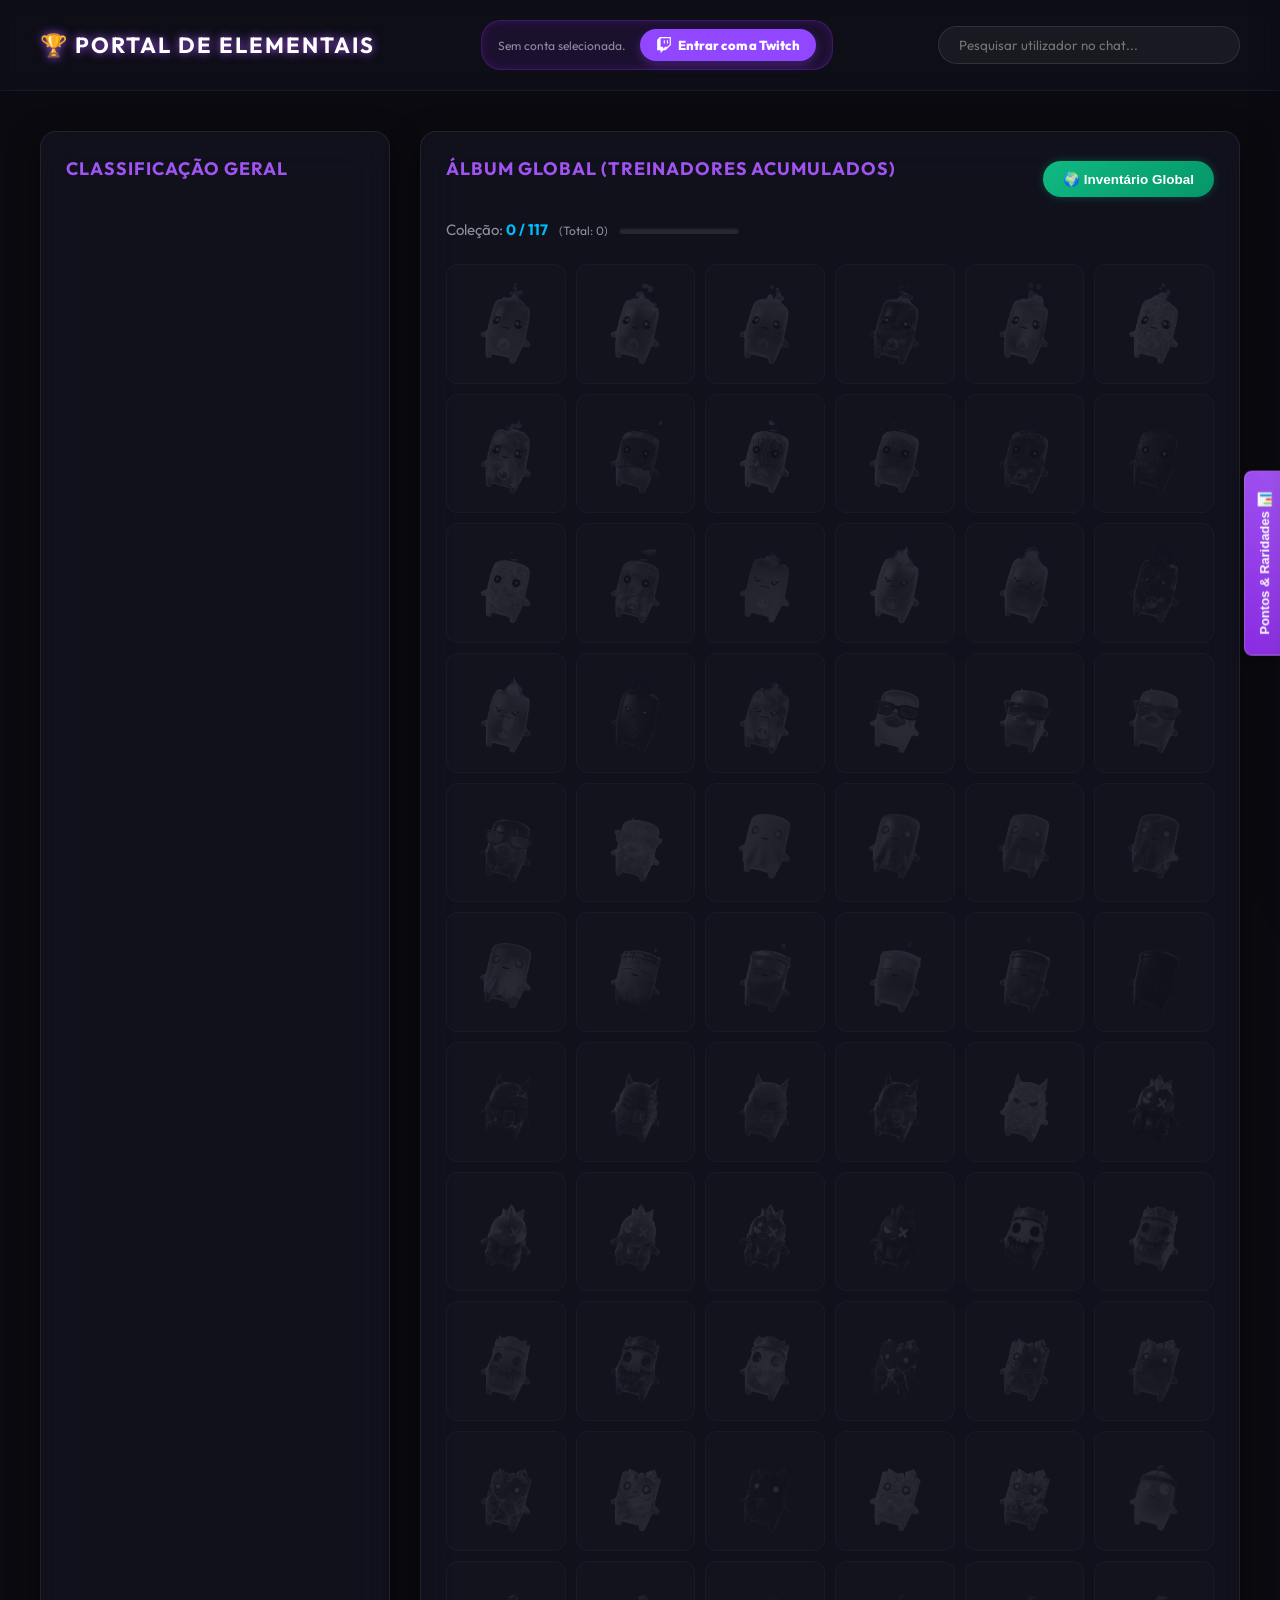
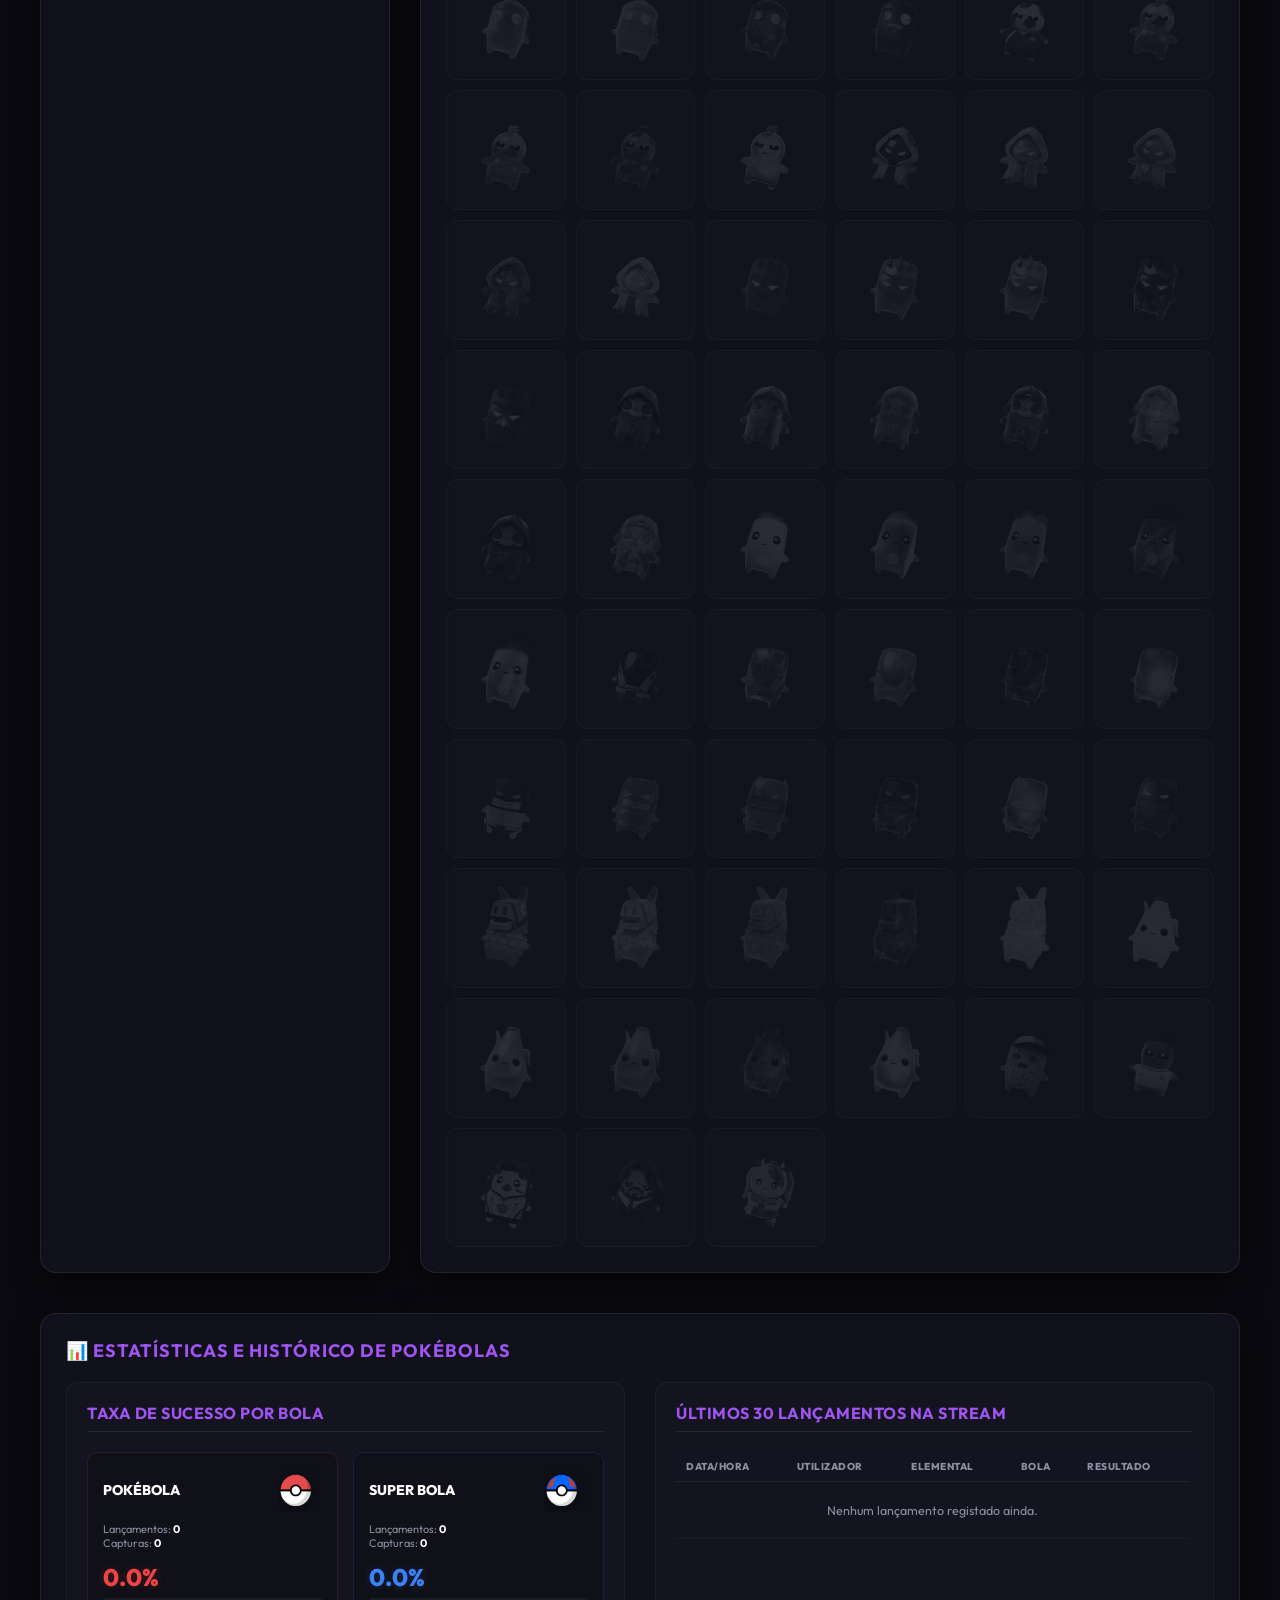
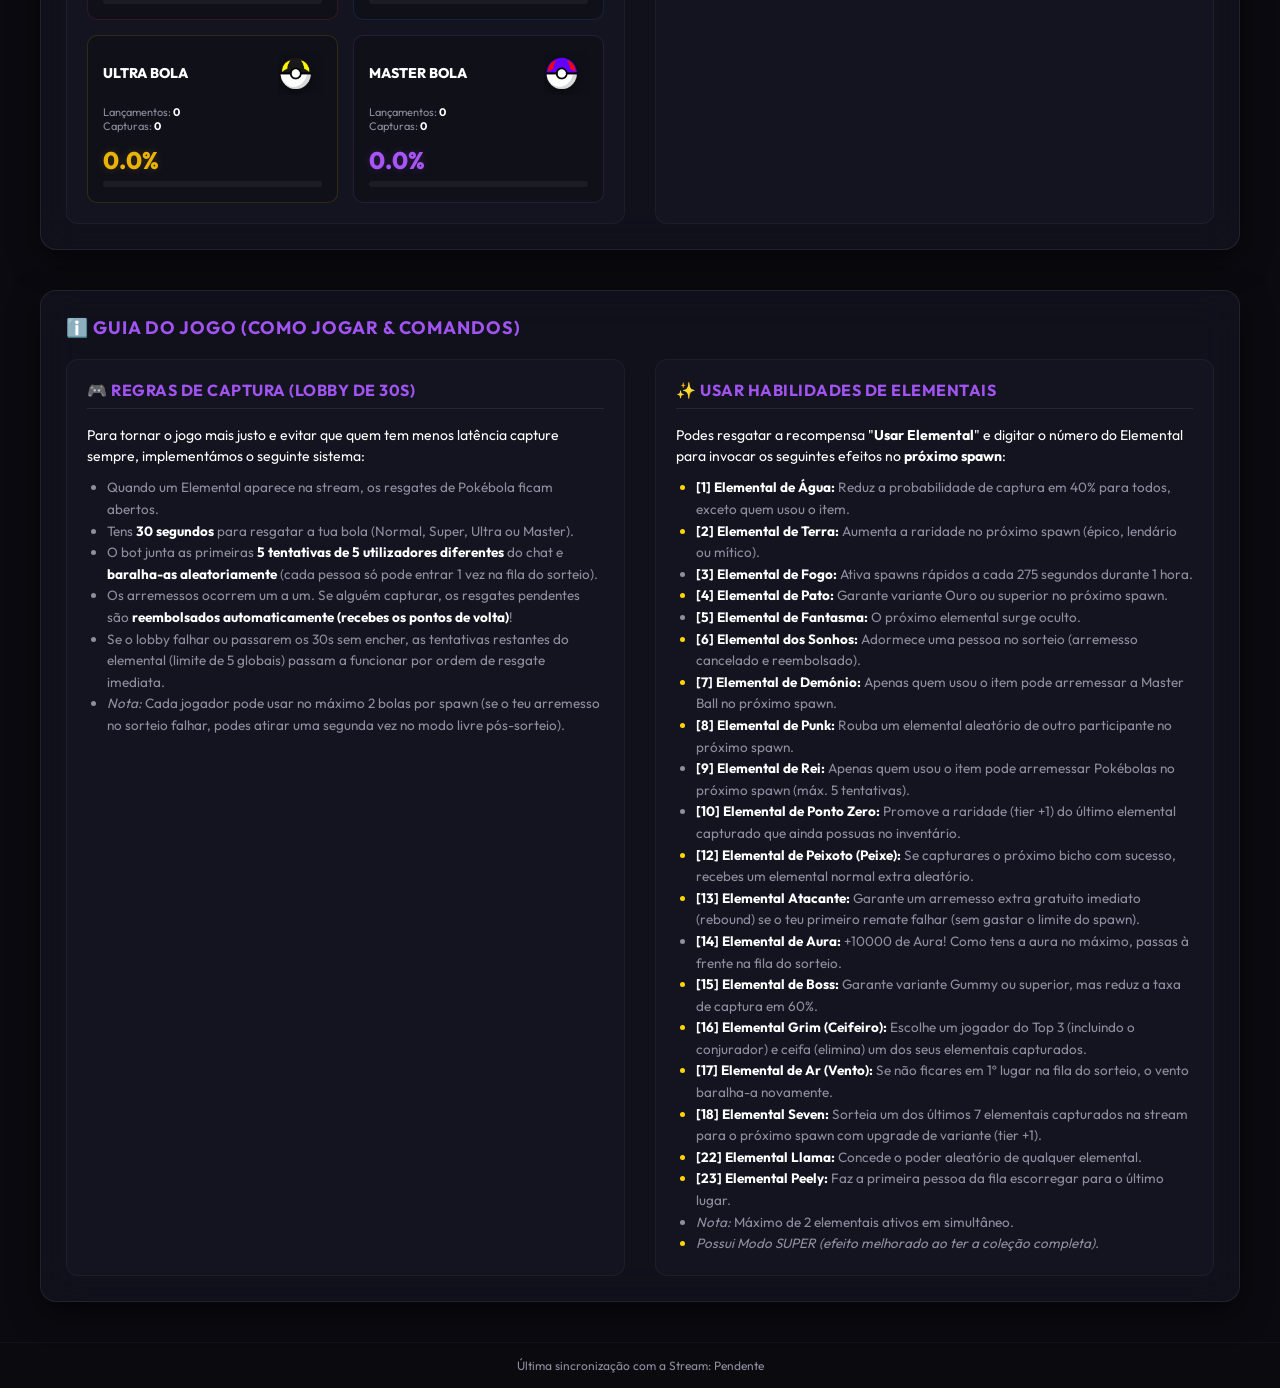
==== commit dc4b487d: "Update index.html guide - Fire fast spawn interval to 275 seconds" ====
--- a/index.html
+++ b/index.html
@@ -116,7 +116,7 @@
                 <ul>
                     <li class="super-item"><strong id="water-effect-label">[1] Elemental de Água:</strong> Reduz a probabilidade de captura em <span id="water-effect-percentage">40%</span> para todos, exceto quem usou o item.</li>
                     <li class="super-item"><strong id="earth-effect-label">[2] Elemental de Terra:</strong> Aumenta a raridade no próximo spawn (<span id="earth-effect-text">épico, lendário ou mítico</span>).</li>
-                    <li><strong>[3] Elemental de Fogo:</strong> Ativa spawns rápidos a cada 5 minutos durante 1 hora.</li>
+                    <li><strong>[3] Elemental de Fogo:</strong> Ativa spawns rápidos a cada 275 segundos durante 1 hora.</li>
                     <li class="super-item"><strong id="duck-effect-label">[4] Elemental de Pato:</strong> Garante variante <span id="duck-effect-text">Ouro ou superior</span> no próximo spawn.</li>
                     <li><strong>[5] Elemental de Fantasma:</strong> O próximo elemental surge oculto.</li>
                     <li class="super-item"><strong id="sleepy-effect-label">[6] Elemental dos Sonhos:</strong> Adormece <span id="sleepy-effect-text">uma pessoa</span> no sorteio (arremesso cancelado e reembolsado).</li>
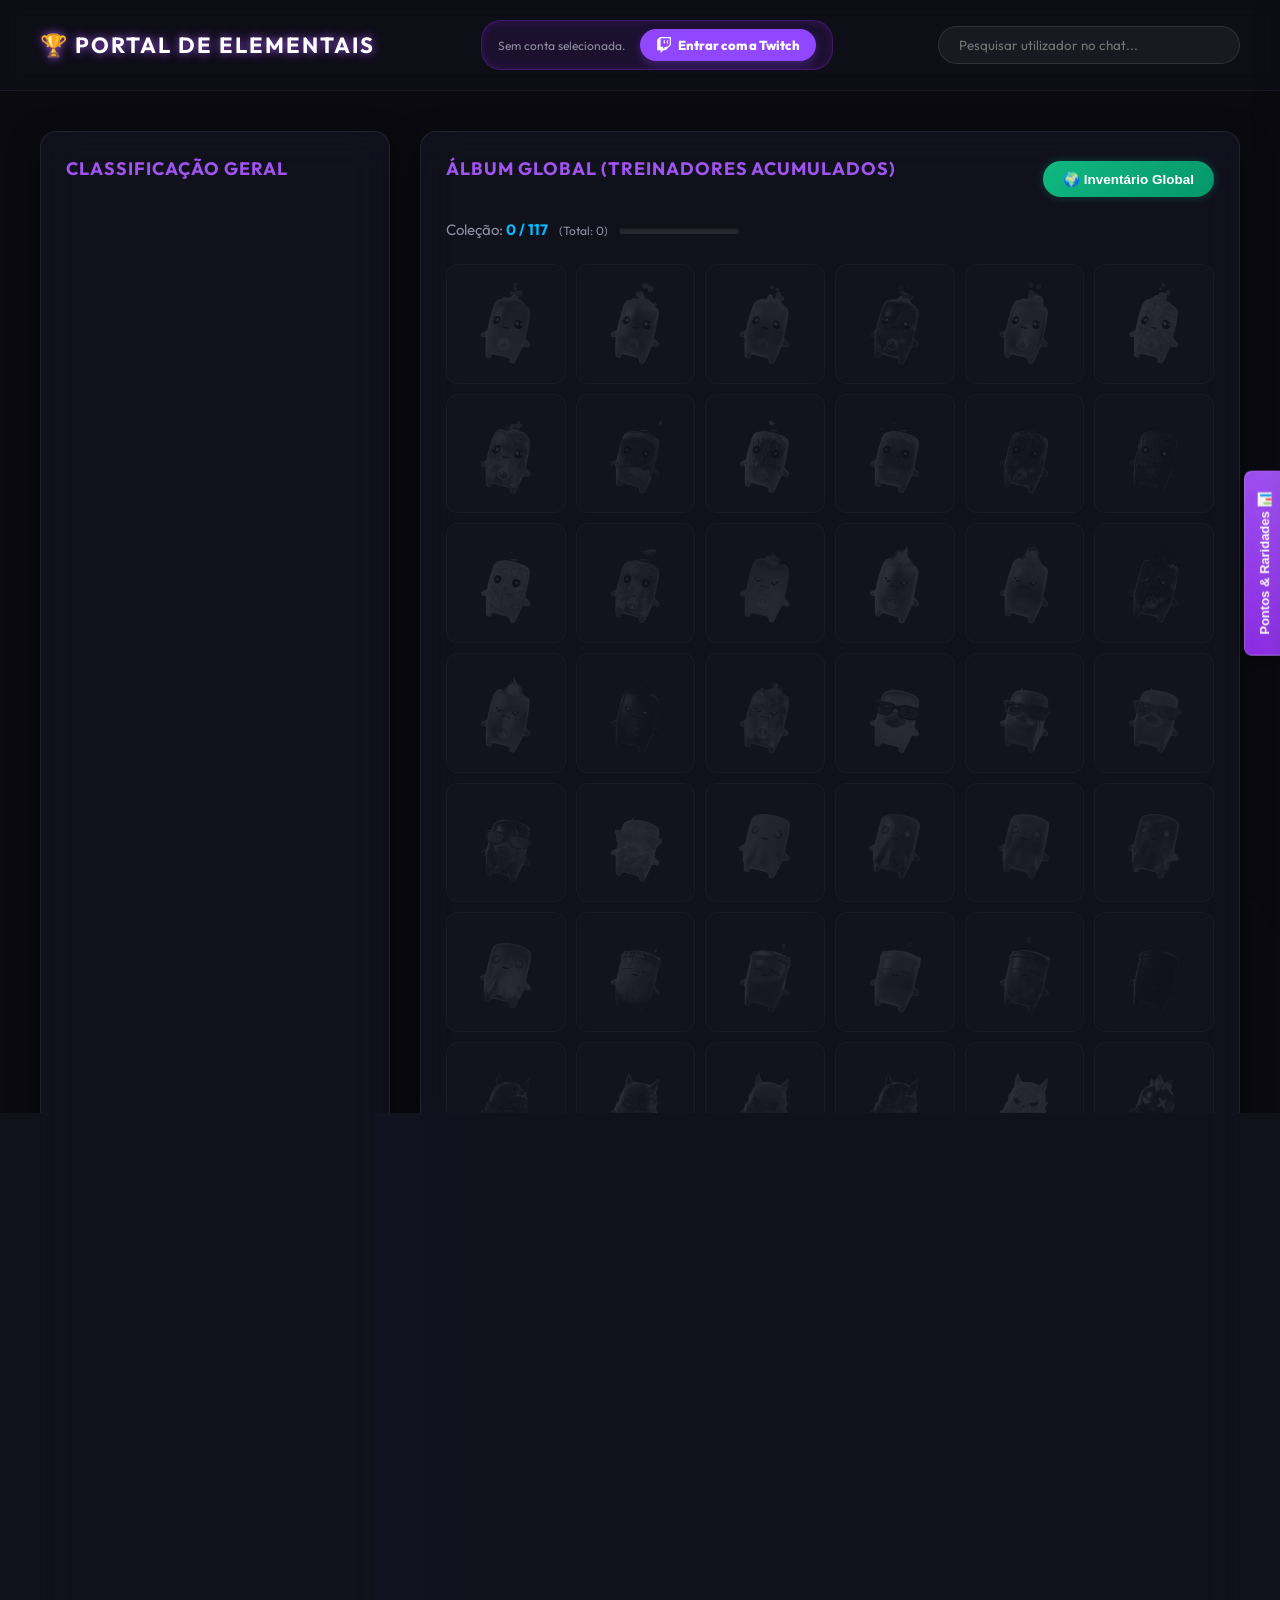
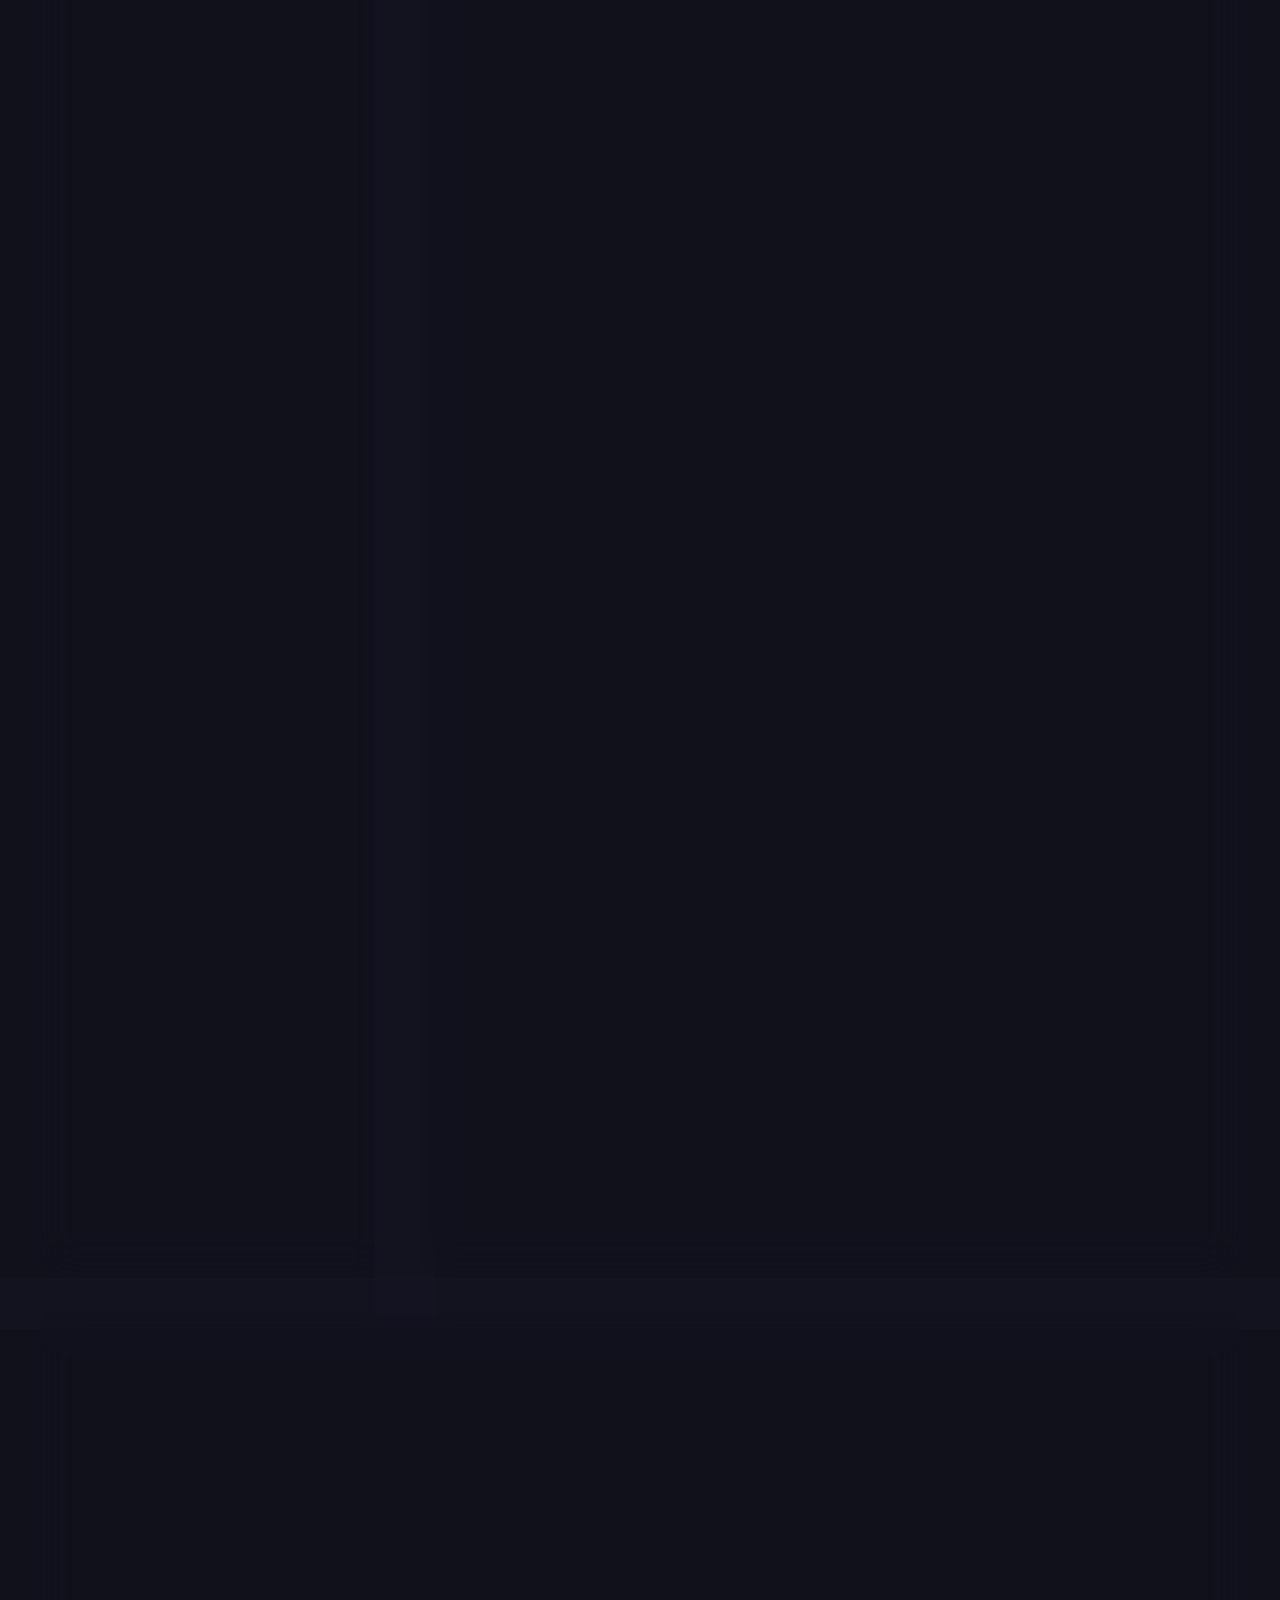
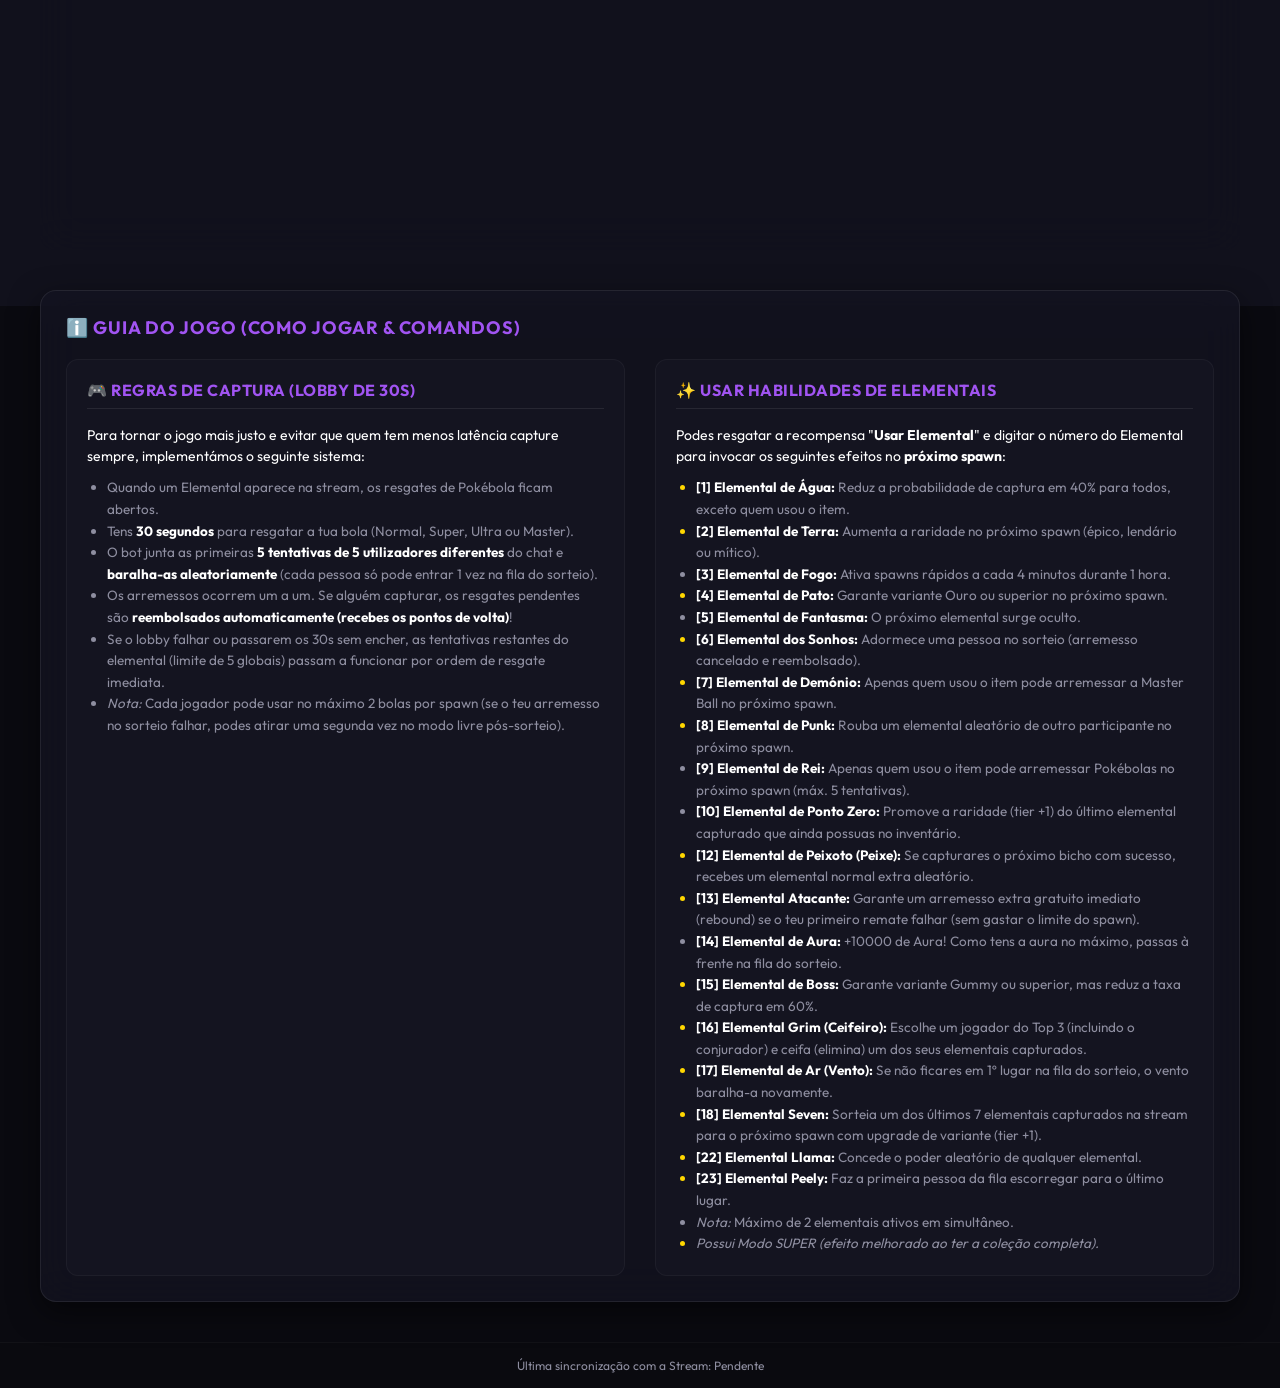
==== commit 18165b0d: "Update index.html guide - Fire fast spawn interval to 4 minutes (240s)" ====
--- a/index.html
+++ b/index.html
@@ -116,7 +116,7 @@
                 <ul>
                     <li class="super-item"><strong id="water-effect-label">[1] Elemental de Água:</strong> Reduz a probabilidade de captura em <span id="water-effect-percentage">40%</span> para todos, exceto quem usou o item.</li>
                     <li class="super-item"><strong id="earth-effect-label">[2] Elemental de Terra:</strong> Aumenta a raridade no próximo spawn (<span id="earth-effect-text">épico, lendário ou mítico</span>).</li>
-                    <li><strong>[3] Elemental de Fogo:</strong> Ativa spawns rápidos a cada 275 segundos durante 1 hora.</li>
+                    <li><strong>[3] Elemental de Fogo:</strong> Ativa spawns rápidos a cada 4 minutos durante 1 hora.</li>
                     <li class="super-item"><strong id="duck-effect-label">[4] Elemental de Pato:</strong> Garante variante <span id="duck-effect-text">Ouro ou superior</span> no próximo spawn.</li>
                     <li><strong>[5] Elemental de Fantasma:</strong> O próximo elemental surge oculto.</li>
                     <li class="super-item"><strong id="sleepy-effect-label">[6] Elemental dos Sonhos:</strong> Adormece <span id="sleepy-effect-text">uma pessoa</span> no sorteio (arremesso cancelado e reembolsado).</li>
